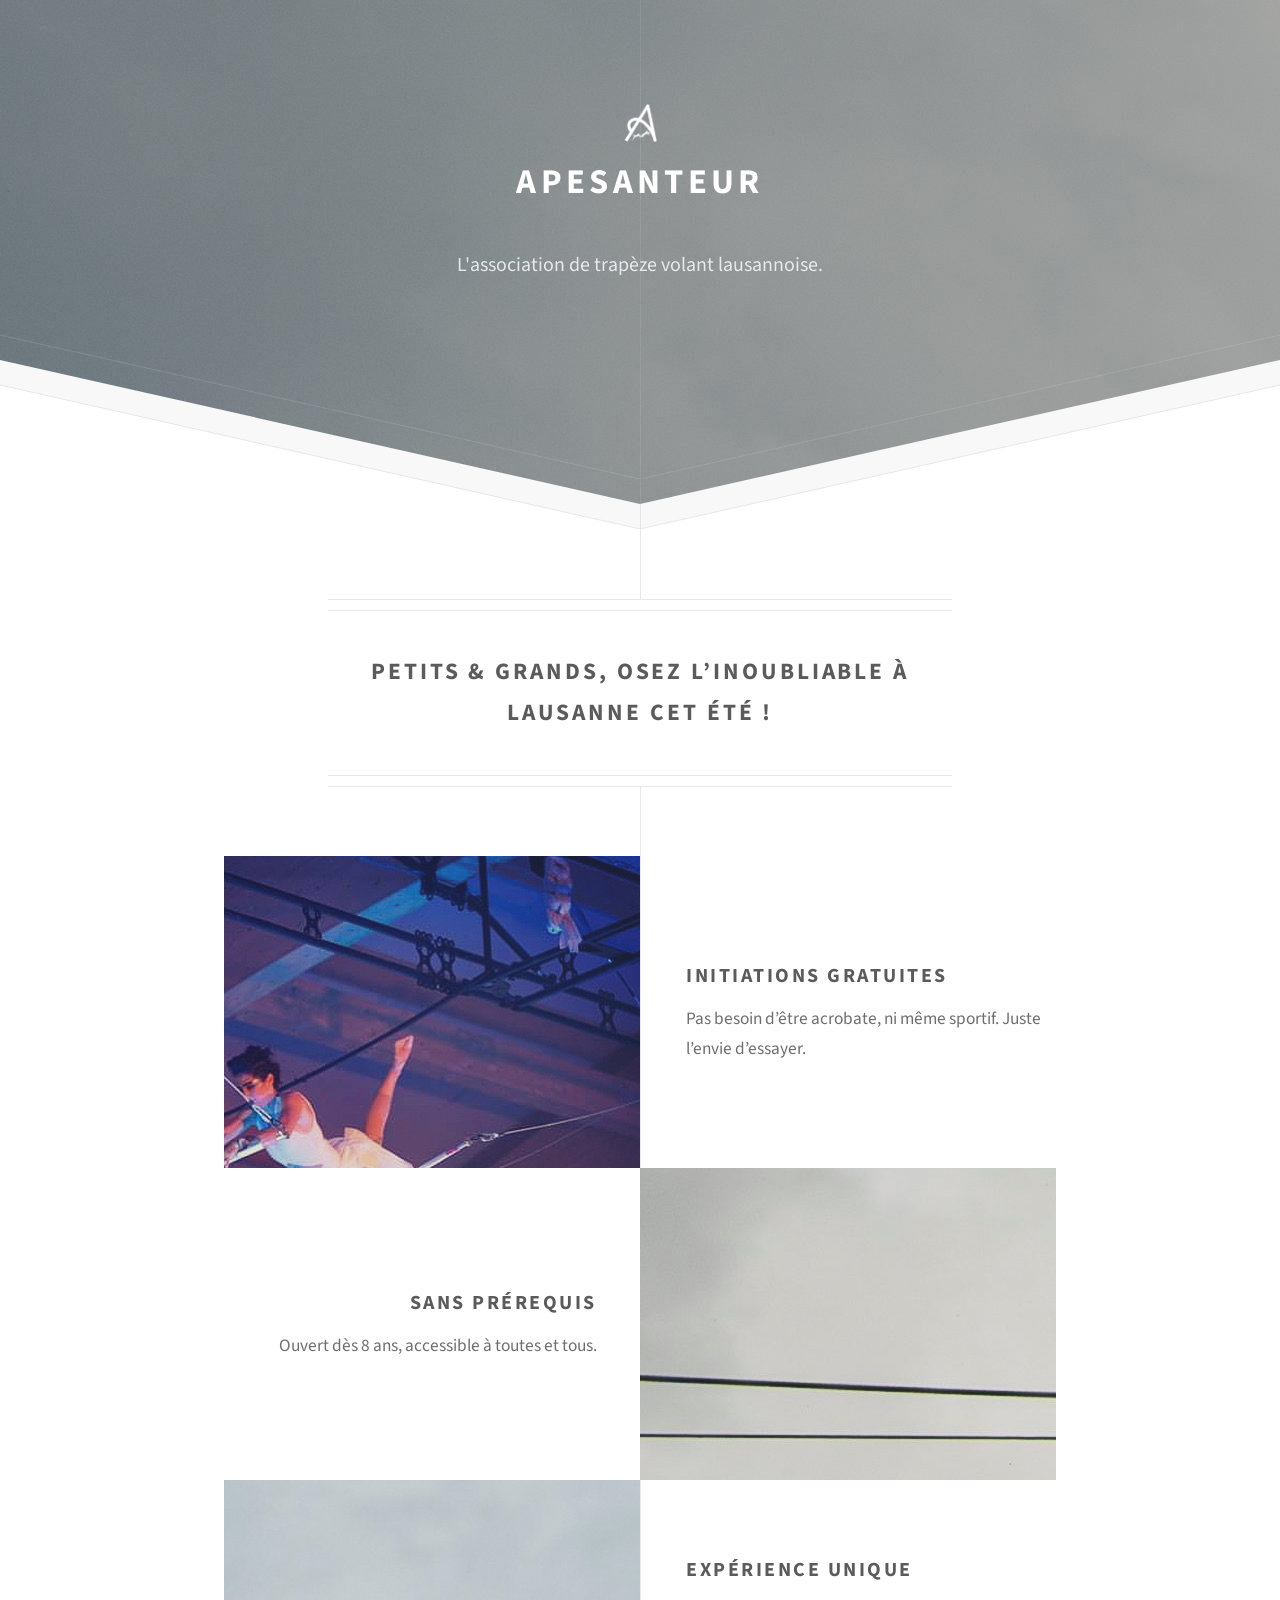
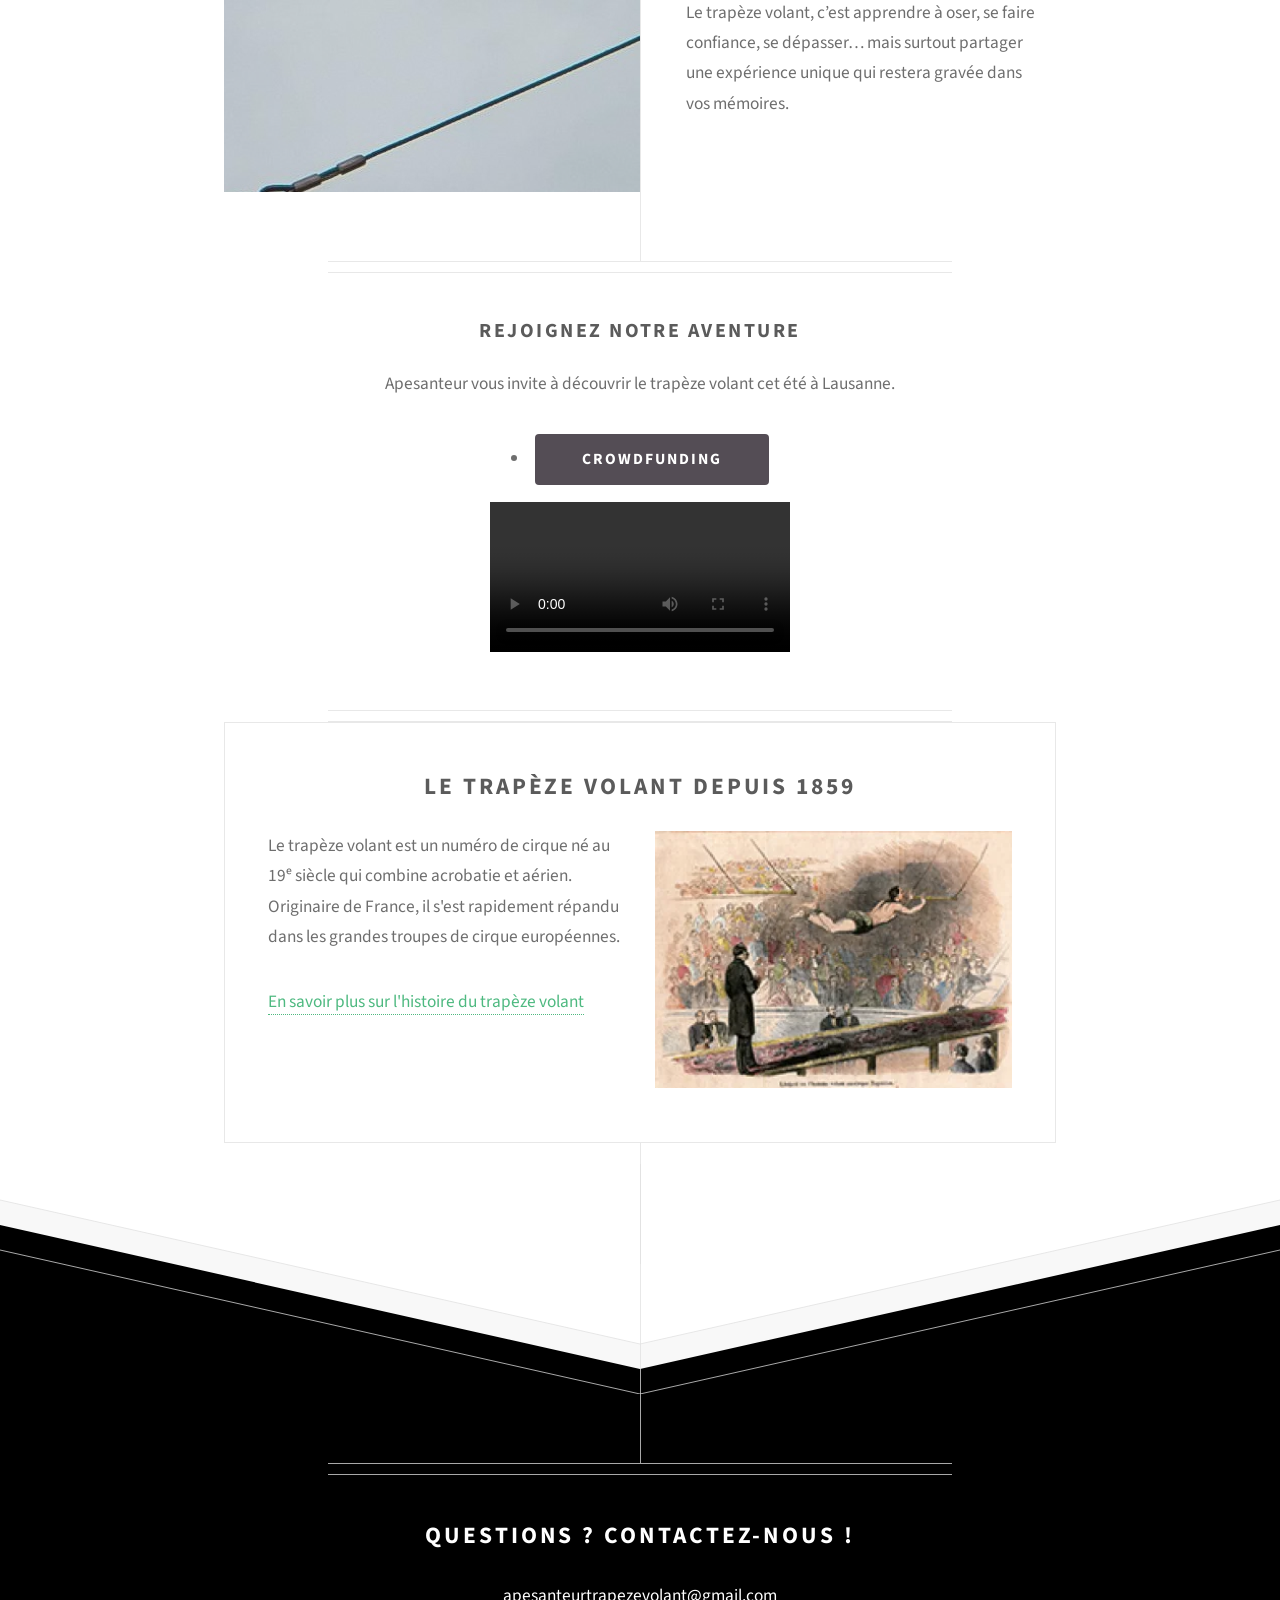
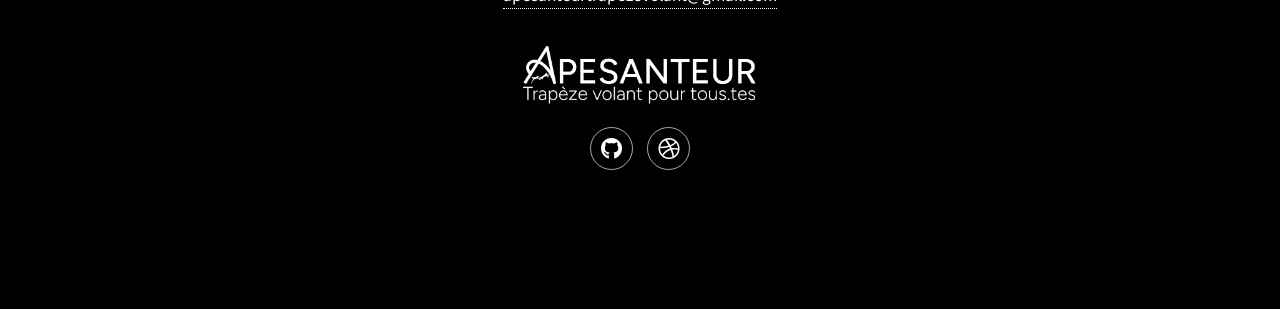
==== index.html @ 108c22a0 "Updated website with Apesanteur contents" ====
<!DOCTYPE HTML>
<!--
	Directive by HTML5 UP
	html5up.net | @ajlkn
	Free for personal and commercial use under the CCA 3.0 license (html5up.net/license)
-->
<html>
	<head>
		<title>Apesanteur</title>
		<meta charset="utf-8" />
		<meta name="viewport" content="width=device-width, initial-scale=1, user-scalable=no" />
		<link rel="icon" href="logo/logo-black.png" />
		<link rel="stylesheet" href="assets/css/main.css" />
	</head>
	<body class="is-preload">

		<!-- Header -->
			<div id="header">
				<img src="logo/logo-white.png" alt="Apesanteur logo" class="logo" style="width:1em; height:auto;" />
				<h1>Apesanteur </h1>
				<p>L'association de trapèze volant lausannoise. </p>
			</div>

		<!-- Main -->
			<div id="main">

				<header class="major container medium">
					<h2> Petits & grands, osez l’inoubliable à Lausanne cet été !</h2>
					<!--
					<p>Tellus erat mauris ipsum fermentum<br />
					etiam vivamus nunc nibh morbi.</p>
					-->
				</header>

				<div class="box alt container">
					<section class="feature left">
						<div class="image"><img src="images/pic01.jpg?v=1" alt="" /></div>
						<div class="content">
							<h3>Initiations gratuites</h3>
							<p>Pas besoin d’être acrobate, ni même sportif. Juste l’envie d’essayer.</p>
						</div>
					</section>
					<section class="feature right">
						<div class="image"><img src="images/pic02.jpg?v=2" alt="" /></div>
						<div class="content">
							<h3>Sans prérequis</h3>
							<p>Ouvert dès 8 ans, accessible à toutes et tous.</p>
						</div>
					</section>
					<section class="feature left">
						<div class="image"><img src="images/pic03.jpg?v=2" alt="" /></div>
						<div class="content">
							<h3>Expérience unique</h3>
							<p>Le trapèze volant, c’est apprendre à oser, se faire confiance, se dépasser… mais surtout partager une expérience unique qui restera gravée dans vos mémoires.</p>
						</div>
					</section>
				</div>

				<!--
				<div class="box container">
					<header>
						<h2>A lot of generic stuff</h2>
					</header>
					<section>
						<header>
							<h3>Paragraph</h3>
							<p>This is the subtitle for this particular heading</p>
						</header>
						<p>Phasellus nisl nisl, varius id <sup>porttitor sed pellentesque</sup> ac orci. Pellentesque
						habitant <strong>strong</strong> tristique <b>bold</b> et netus <i>italic</i> malesuada <em>emphasized</em> ac turpis egestas. Morbi
						leo suscipit ut. Praesent <sub>id turpis vitae</sub> turpis pretium ultricies. Vestibulum sit
						amet risus elit.</p>
					</section>
					<section>
						<header>
							<h3>Blockquote</h3>
						</header>
						<blockquote>Fringilla nisl. Donec accumsan interdum nisi, quis tincidunt felis sagittis eget.
						tempus euismod. Vestibulum ante ipsum primis in faucibus.</blockquote>
					</section>
					<section>
						<header>
							<h3>Divider</h3>
						</header>
						<p>Donec consectetur vestibulum dolor et pulvinar. Etiam vel felis enim, at viverra
						ligula. Ut porttitor sagittis lorem, quis eleifend nisi ornare vel. Praesent nec orci
						facilisis leo magna. Cras sit amet urna eros, id egestas urna. Quisque aliquam
						tempus euismod. Vestibulum ante ipsum primis in faucibus orci luctus et ultrices
						posuere cubilia.</p>
						<hr />
						<p>Donec consectetur vestibulum dolor et pulvinar. Etiam vel felis enim, at viverra
						ligula. Ut porttitor sagittis lorem, quis eleifend nisi ornare vel. Praesent nec orci
						facilisis leo magna. Cras sit amet urna eros, id egestas urna. Quisque aliquam
						tempus euismod. Vestibulum ante ipsum primis in faucibus orci luctus et ultrices
						posuere cubilia.</p>
					</section>
					<section>
						<header>
							<h3>Unordered List</h3>
						</header>
						<ul class="default">
							<li>Donec consectetur vestibulum dolor et pulvinar. Etiam vel felis enim, at viverra ligula. Ut porttitor sagittis lorem, quis eleifend nisi ornare vel.</li>
							<li>Donec consectetur vestibulum dolor et pulvinar. Etiam vel felis enim, at viverra ligula. Ut porttitor sagittis lorem, quis eleifend nisi ornare vel.</li>
							<li>Donec consectetur vestibulum dolor et pulvinar. Etiam vel felis enim, at viverra ligula. Ut porttitor sagittis lorem, quis eleifend nisi ornare vel.</li>
							<li>Donec consectetur vestibulum dolor et pulvinar. Etiam vel felis enim, at viverra ligula. Ut porttitor sagittis lorem, quis eleifend nisi ornare vel.</li>
						</ul>
					</section>
					<section>
						<header>
							<h3>Ordered List</h3>
						</header>
						<ol class="default">
							<li>Donec consectetur vestibulum dolor et pulvinar. Etiam vel felis enim, at viverra ligula. Ut porttitor sagittis lorem, quis eleifend nisi ornare vel.</li>
							<li>Donec consectetur vestibulum dolor et pulvinar. Etiam vel felis enim, at viverra ligula. Ut porttitor sagittis lorem, quis eleifend nisi ornare vel.</li>
							<li>Donec consectetur vestibulum dolor et pulvinar. Etiam vel felis enim, at viverra ligula. Ut porttitor sagittis lorem, quis eleifend nisi ornare vel.</li>
							<li>Donec consectetur vestibulum dolor et pulvinar. Etiam vel felis enim, at viverra ligula. Ut porttitor sagittis lorem, quis eleifend nisi ornare vel.</li>
						</ol>
					</section>
					<section>
						<header>
							<h3>Table</h3>
						</header>
						<div class="table-wrapper">
							<table class="default">
								<thead>
									<tr>
										<th>ID</th>
										<th>Name</th>
										<th>Description</th>
										<th>Price</th>
									</tr>
								</thead>
								<tbody>
									<tr>
										<td>45815</td>
										<td>Something</td>
										<td>Ut porttitor sagittis lorem, quis eleifend nisi ornare vel.</td>
										<td>29.99</td>
									</tr>
									<tr>
										<td>24524</td>
										<td>Nothing</td>
										<td>Ut porttitor sagittis lorem, quis eleifend nisi ornare vel.</td>
										<td>19.99</td>
									</tr>
									<tr>
										<td>45815</td>
										<td>Something</td>
										<td>Ut porttitor sagittis lorem, quis eleifend nisi ornare vel.</td>
										<td>29.99</td>
									</tr>
									<tr>
										<td>24524</td>
										<td>Nothing</td>
										<td>Ut porttitor sagittis lorem, quis eleifend nisi ornare vel.</td>
										<td>19.99</td>
									</tr>
								</tbody>
								<tfoot>
									<tr>
										<td colspan="3"></td>
										<td>100.00</td>
									</tr>
								</tfoot>
							</table>
						</div>
					</section>
					<section>
						<header>
							<h3>Form</h3>
						</header>
						<form method="post" action="#">
							<div class="row">
								<div class="col-6 col-12-mobilep">
									<label for="name">Name</label>
									<input class="text" type="text" name="name" id="name" value="" placeholder="John Doe" />
								</div>
								<div class="col-6 col-12-mobilep">
									<label for="email">Email</label>
									<input class="text" type="text" name="email" id="email" value="" placeholder="johndoe@domain.tld" />
								</div>
								<div class="col-12">
									<label for="subject">Subject</label>
									<input class="text" type="text" name="subject" id="subject" value="" placeholder="Enter your subject" />
								</div>
								<div class="col-12">
									<label for="subject">Message</label>
									<textarea name="message" id="message" placeholder="Enter your message" rows="6"></textarea>
								</div>
								<div class="col-12">
									<ul class="actions special">
										<li><input type="submit" value="Send" /></li>
										<li><input type="reset" value="Reset" class="alt" /></li>
									</ul>
								</div>
							</div>
						</form>
					</section>
				</div>
				-->

							<footer class="major container medium">
						<h3>Rejoignez notre aventure</h3>
						<p>Apesanteur vous invite à découvrir le trapèze volant cet été à Lausanne. </p>	
												<li><a href="https://ibelieveinyou.ch/de/project/4015/et-si-cet-ete-on-senvolait-a-lausanne" class="button">CrowdFunding</a></li>

						
						<video id="crowdfund-video" controls loop autoplay playsinline style="max-width:100%;display:block;margin:1em auto;">
					<source src="images/video_crowdfunding.mp4" type="video/mp4">
					Votre navigateur ne supporte pas la vidéo.
				</video>					<ul class="actions special">
					</ul>
				</footer>





			<section class="box container">
				<header>
					<h2>LE trapèze volant depuis 1859</h2>
				</header>
				<div class="row">
					<div class="col-6">
						<p>Le trapèze volant est un numéro de cirque né au 19ᵉ siècle qui combine acrobatie et aérien. Originaire de France, il s'est rapidement répandu dans les grandes troupes de cirque européennes.</p>
					<p><a href="https://www.circus-parade.com/2016/08/07/jules-leotard-linventeur-trapeze-volant/" target="_blank" rel="noopener">En savoir plus sur l'histoire du trapèze volant</a></p>
					</div>
					<div class="col-6">
						<img src="images/leotard.webp" alt="Histoire du trapèze volant" style="width:100%;height:auto;" />
					</div>
				</div>
			</section>


			</div>

		<!-- Footer -->
			<div id="footer">
				<div class="container medium">

					<header class="major last">
						<h2>Questions ? Contactez-nous !</h2>
					</header>

<p><a href="mailto:apesanteurtrapezevolant@gmail.com">apesanteurtrapezevolant@gmail.com</a></p>
					<h2><img src="logo/White_Apesanteur.png" alt="Apesanteur logo" class="footer-logo" style="width:10em; height:auto;"  /></h2>

					<ul class="icons">

						<li><a href="https://github.com/charlottegiseleweil/apesanteur_website" class="icon brands fa-github"><span class="label">Github</span></a></li>
						<li><a href="http://www.apesanteurtrapeze.ch/" class="icon brands fa-dribbble"><span class="label">Dribbble</span></a></li>
					</ul>

				</div>
			</div>

		<!-- Scripts -->
			<script src="assets/js/jquery.min.js"></script>
			<script src="assets/js/browser.min.js"></script>
			<script src="assets/js/breakpoints.min.js"></script>
			<script src="assets/js/util.js"></script>
			<script src="assets/js/main.js"></script>
		<script>
			// play/pause crowdfunding video when it scrolls into view
			(function(){
				var vid = document.getElementById('crowdfund-video');
				if (!vid) return;
				vid.muted = false;
				var observer = new IntersectionObserver(function(entries){
					entries.forEach(function(e){
						if(e.isIntersecting) {
							vid.play().catch(function(){});
						} else {
							vid.pause();
						}
					});
				}, {threshold: 0.5});
				observer.observe(vid);
			})();
		</script>

	</body>
</html>
---- assets/css/main.css ----
@import url("fontawesome-all.min.css");
@import url("https://fonts.googleapis.com/css?family=Source+Sans+Pro:300,300italic,400,400italic,600,600italic,700,700italic");

/*
	Directive by HTML5 UP
	html5up.net | @ajlkn
	Free for personal and commercial use under the CCA 3.0 license (html5up.net/license)
*/

html, body, div, span, applet, object,
iframe, h1, h2, h3, h4, h5, h6, p, blockquote,
pre, a, abbr, acronym, address, big, cite,
code, del, dfn, em, img, ins, kbd, q, s, samp,
small, strike, strong, sub, sup, tt, var, b,
u, i, center, dl, dt, dd, ol, ul, li, fieldset,
form, label, legend, table, caption, tbody,
tfoot, thead, tr, th, td, article, aside,
canvas, details, embed, figure, figcaption,
footer, header, hgroup, menu, nav, output, ruby,
section, summary, time, mark, audio, video {
	margin: 0;
	padding: 0;
	border: 0;
	font-size: 100%;
	font: inherit;
	vertical-align: baseline;}

article, aside, details, figcaption, figure,
footer, header, hgroup, menu, nav, section {
	display: block;}

body {
	line-height: 1;
}

ol, ul {
	list-style: none;
}

blockquote, q {
	quotes: none;
}

	blockquote:before, blockquote:after, q:before, q:after {
		content: '';
		content: none;
	}

table {
	border-collapse: collapse;
	border-spacing: 0;
}

body {
	-webkit-text-size-adjust: none;
}

mark {
	background-color: transparent;
	color: inherit;
}

input::-moz-focus-inner {
	border: 0;
	padding: 0;
}

input, select, textarea {
	-moz-appearance: none;
	-webkit-appearance: none;
	-ms-appearance: none;
	appearance: none;
}

/* Basic */

	html {
		box-sizing: border-box;
	}

	*, *:before, *:after {
		box-sizing: inherit;
	}

	html, body {
		height: 100%;
	}

	body {
		background: #ffffff;
	}

		body.is-preload *, body.is-preload *:before, body.is-preload *:after {
			-moz-animation: none !important;
			-webkit-animation: none !important;
			-ms-animation: none !important;
			animation: none !important;
			-moz-transition: none !important;
			-webkit-transition: none !important;
			-ms-transition: none !important;
			transition: none !important;
		}

	body, input, select, textarea {
		color: #6e6e6e;
		font-family: 'Source Sans Pro', sans-serif;
		font-size: 16pt;
		font-weight: 400;
		line-height: 1.75em;
	}

	a {
		-moz-transition: color 0.2s ease-in-out, border-bottom-color 0.2s ease-in-out;
		-webkit-transition: color 0.2s ease-in-out, border-bottom-color 0.2s ease-in-out;
		-ms-transition: color 0.2s ease-in-out, border-bottom-color 0.2s ease-in-out;
		transition: color 0.2s ease-in-out, border-bottom-color 0.2s ease-in-out;
		border-bottom: dotted 1px;
		color: #4eb980;
		text-decoration: none;
	}

		a:hover {
			border-bottom-color: transparent;
		}

	strong, b {
		font-weight: 600;
		color: #5b5b5b;
	}

	em, i {
		font-style: italic;
	}

	p, ul, ol, dl, table, blockquote, form {
		margin: 0 0 2em 0;
	}

	h1, h2, h3, h4, h5, h6 {
		color: #5b5b5b;
		font-weight: 700;
		letter-spacing: 0.125em;
		line-height: 1.75em;
		margin-bottom: 1em;
		text-transform: uppercase;
		text-align: center;
	}

		h1 a, h2 a, h3 a, h4 a, h5 a, h6 a {
			color: inherit;
			text-decoration: none;
		}

	h2 {
		font-size: 1.75em;
	}

	h3 {
		font-size: 1.5em;
	}

	sub {
		font-size: 0.8em;
		position: relative;
		top: 0.5em;
	}

	sup {
		font-size: 0.8em;
		position: relative;
		top: -0.5em;
	}

	hr {
		border: 0;
		border-top: solid 1px rgba(224, 224, 224, 0.75);
		margin-bottom: 1.5em;
	}

	blockquote {
		border-left: solid 0.5em rgba(224, 224, 224, 0.75);
		font-style: italic;
		padding: 1em 0 1em 2em;
	}

/* Container */

	.container {
		margin: 0 auto;
		max-width: 100%;
		width: 51em;
	}

		.container.medium {
			width: 38.25em;
		}

		@media screen and (max-width: 1280px) {

			.container {
				width: 48em;
			}

				.container.medium {
					width: 36em;
				}

		}

		@media screen and (max-width: 980px) {

			.container {
				width: 95%;
			}

				.container.medium {
					width: 71.25%;
				}

		}

		@media screen and (max-width: 840px) {

			.container {
				width: 95% !important;
			}

		}

		@media screen and (max-width: 736px) {

			.container {
				width: 90% !important;
			}

		}

		@media screen and (max-width: 480px) {

			.container {
				width: 100% !important;
			}

		}

/* Row */

	.row {
		display: flex;
		flex-wrap: wrap;
		box-sizing: border-box;
		align-items: stretch;
	}

		.row > * {
			box-sizing: border-box;
		}

		.row.gtr-uniform > * > :last-child {
			margin-bottom: 0;
		}

		.row.aln-left {
			justify-content: flex-start;
		}

		.row.aln-center {
			justify-content: center;
		}

		.row.aln-right {
			justify-content: flex-end;
		}

		.row.aln-top {
			align-items: flex-start;
		}

		.row.aln-middle {
			align-items: center;
		}

		.row.aln-bottom {
			align-items: flex-end;
		}

		.row > .imp {
			order: -1;
		}

		.row > .col-1 {
			width: 8.33333%;
		}

		.row > .off-1 {
			margin-left: 8.33333%;
		}

		.row > .col-2 {
			width: 16.66667%;
		}

		.row > .off-2 {
			margin-left: 16.66667%;
		}

		.row > .col-3 {
			width: 25%;
		}

		.row > .off-3 {
			margin-left: 25%;
		}

		.row > .col-4 {
			width: 33.33333%;
		}

		.row > .off-4 {
			margin-left: 33.33333%;
		}

		.row > .col-5 {
			width: 41.66667%;
		}

		.row > .off-5 {
			margin-left: 41.66667%;
		}

		.row > .col-6 {
			width: 50%;
		}

		.row > .off-6 {
			margin-left: 50%;
		}

		.row > .col-7 {
			width: 58.33333%;
		}

		.row > .off-7 {
			margin-left: 58.33333%;
		}

		.row > .col-8 {
			width: 66.66667%;
		}

		.row > .off-8 {
			margin-left: 66.66667%;
		}

		.row > .col-9 {
			width: 75%;
		}

		.row > .off-9 {
			margin-left: 75%;
		}

		.row > .col-10 {
			width: 83.33333%;
		}

		.row > .off-10 {
			margin-left: 83.33333%;
		}

		.row > .col-11 {
			width: 91.66667%;
		}

		.row > .off-11 {
			margin-left: 91.66667%;
		}

		.row > .col-12 {
			width: 100%;
		}

		.row > .off-12 {
			margin-left: 100%;
		}

		.row.gtr-0 {
			margin-top: 0px;
			margin-left: 0px;
		}

			.row.gtr-0 > * {
				padding: 0px 0 0 0px;
			}

			.row.gtr-0.gtr-uniform {
				margin-top: 0px;
			}

				.row.gtr-0.gtr-uniform > * {
					padding-top: 0px;
				}

		.row.gtr-25 {
			margin-top: -7.5px;
			margin-left: -7.5px;
		}

			.row.gtr-25 > * {
				padding: 7.5px 0 0 7.5px;
			}

			.row.gtr-25.gtr-uniform {
				margin-top: -7.5px;
			}

				.row.gtr-25.gtr-uniform > * {
					padding-top: 7.5px;
				}

		.row.gtr-50 {
			margin-top: -15px;
			margin-left: -15px;
		}

			.row.gtr-50 > * {
				padding: 15px 0 0 15px;
			}

			.row.gtr-50.gtr-uniform {
				margin-top: -15px;
			}

				.row.gtr-50.gtr-uniform > * {
					padding-top: 15px;
				}

		.row {
			margin-top: -30px;
			margin-left: -30px;
		}

			.row > * {
				padding: 30px 0 0 30px;
			}

			.row.gtr-uniform {
				margin-top: -30px;
			}

				.row.gtr-uniform > * {
					padding-top: 30px;
				}

		.row.gtr-150 {
			margin-top: -45px;
			margin-left: -45px;
		}

			.row.gtr-150 > * {
				padding: 45px 0 0 45px;
			}

			.row.gtr-150.gtr-uniform {
				margin-top: -45px;
			}

				.row.gtr-150.gtr-uniform > * {
					padding-top: 45px;
				}

		.row.gtr-200 {
			margin-top: -60px;
			margin-left: -60px;
		}

			.row.gtr-200 > * {
				padding: 60px 0 0 60px;
			}

			.row.gtr-200.gtr-uniform {
				margin-top: -60px;
			}

				.row.gtr-200.gtr-uniform > * {
					padding-top: 60px;
				}

		@media screen and (max-width: 1680px) {

			.row {
				display: flex;
				flex-wrap: wrap;
				box-sizing: border-box;
				align-items: stretch;
			}

				.row > * {
					box-sizing: border-box;
				}

				.row.gtr-uniform > * > :last-child {
					margin-bottom: 0;
				}

				.row.aln-left {
					justify-content: flex-start;
				}

				.row.aln-center {
					justify-content: center;
				}

				.row.aln-right {
					justify-content: flex-end;
				}

				.row.aln-top {
					align-items: flex-start;
				}

				.row.aln-middle {
					align-items: center;
				}

				.row.aln-bottom {
					align-items: flex-end;
				}

				.row > .imp-wide {
					order: -1;
				}

				.row > .col-1-wide {
					width: 8.33333%;
				}

				.row > .off-1-wide {
					margin-left: 8.33333%;
				}

				.row > .col-2-wide {
					width: 16.66667%;
				}

				.row > .off-2-wide {
					margin-left: 16.66667%;
				}

				.row > .col-3-wide {
					width: 25%;
				}

				.row > .off-3-wide {
					margin-left: 25%;
				}

				.row > .col-4-wide {
					width: 33.33333%;
				}

				.row > .off-4-wide {
					margin-left: 33.33333%;
				}

				.row > .col-5-wide {
					width: 41.66667%;
				}

				.row > .off-5-wide {
					margin-left: 41.66667%;
				}

				.row > .col-6-wide {
					width: 50%;
				}

				.row > .off-6-wide {
					margin-left: 50%;
				}

				.row > .col-7-wide {
					width: 58.33333%;
				}

				.row > .off-7-wide {
					margin-left: 58.33333%;
				}

				.row > .col-8-wide {
					width: 66.66667%;
				}

				.row > .off-8-wide {
					margin-left: 66.66667%;
				}

				.row > .col-9-wide {
					width: 75%;
				}

				.row > .off-9-wide {
					margin-left: 75%;
				}

				.row > .col-10-wide {
					width: 83.33333%;
				}

				.row > .off-10-wide {
					margin-left: 83.33333%;
				}

				.row > .col-11-wide {
					width: 91.66667%;
				}

				.row > .off-11-wide {
					margin-left: 91.66667%;
				}

				.row > .col-12-wide {
					width: 100%;
				}

				.row > .off-12-wide {
					margin-left: 100%;
				}

				.row.gtr-0 {
					margin-top: 0px;
					margin-left: 0px;
				}

					.row.gtr-0 > * {
						padding: 0px 0 0 0px;
					}

					.row.gtr-0.gtr-uniform {
						margin-top: 0px;
					}

						.row.gtr-0.gtr-uniform > * {
							padding-top: 0px;
						}

				.row.gtr-25 {
					margin-top: -7.5px;
					margin-left: -7.5px;
				}

					.row.gtr-25 > * {
						padding: 7.5px 0 0 7.5px;
					}

					.row.gtr-25.gtr-uniform {
						margin-top: -7.5px;
					}

						.row.gtr-25.gtr-uniform > * {
							padding-top: 7.5px;
						}

				.row.gtr-50 {
					margin-top: -15px;
					margin-left: -15px;
				}

					.row.gtr-50 > * {
						padding: 15px 0 0 15px;
					}

					.row.gtr-50.gtr-uniform {
						margin-top: -15px;
					}

						.row.gtr-50.gtr-uniform > * {
							padding-top: 15px;
						}

				.row {
					margin-top: -30px;
					margin-left: -30px;
				}

					.row > * {
						padding: 30px 0 0 30px;
					}

					.row.gtr-uniform {
						margin-top: -30px;
					}

						.row.gtr-uniform > * {
							padding-top: 30px;
						}

				.row.gtr-150 {
					margin-top: -45px;
					margin-left: -45px;
				}

					.row.gtr-150 > * {
						padding: 45px 0 0 45px;
					}

					.row.gtr-150.gtr-uniform {
						margin-top: -45px;
					}

						.row.gtr-150.gtr-uniform > * {
							padding-top: 45px;
						}

				.row.gtr-200 {
					margin-top: -60px;
					margin-left: -60px;
				}

					.row.gtr-200 > * {
						padding: 60px 0 0 60px;
					}

					.row.gtr-200.gtr-uniform {
						margin-top: -60px;
					}

						.row.gtr-200.gtr-uniform > * {
							padding-top: 60px;
						}

		}

		@media screen and (max-width: 1280px) {

			.row {
				display: flex;
				flex-wrap: wrap;
				box-sizing: border-box;
				align-items: stretch;
			}

				.row > * {
					box-sizing: border-box;
				}

				.row.gtr-uniform > * > :last-child {
					margin-bottom: 0;
				}

				.row.aln-left {
					justify-content: flex-start;
				}

				.row.aln-center {
					justify-content: center;
				}

				.row.aln-right {
					justify-content: flex-end;
				}

				.row.aln-top {
					align-items: flex-start;
				}

				.row.aln-middle {
					align-items: center;
				}

				.row.aln-bottom {
					align-items: flex-end;
				}

				.row > .imp-normal {
					order: -1;
				}

				.row > .col-1-normal {
					width: 8.33333%;
				}

				.row > .off-1-normal {
					margin-left: 8.33333%;
				}

				.row > .col-2-normal {
					width: 16.66667%;
				}

				.row > .off-2-normal {
					margin-left: 16.66667%;
				}

				.row > .col-3-normal {
					width: 25%;
				}

				.row > .off-3-normal {
					margin-left: 25%;
				}

				.row > .col-4-normal {
					width: 33.33333%;
				}

				.row > .off-4-normal {
					margin-left: 33.33333%;
				}

				.row > .col-5-normal {
					width: 41.66667%;
				}

				.row > .off-5-normal {
					margin-left: 41.66667%;
				}

				.row > .col-6-normal {
					width: 50%;
				}

				.row > .off-6-normal {
					margin-left: 50%;
				}

				.row > .col-7-normal {
					width: 58.33333%;
				}

				.row > .off-7-normal {
					margin-left: 58.33333%;
				}

				.row > .col-8-normal {
					width: 66.66667%;
				}

				.row > .off-8-normal {
					margin-left: 66.66667%;
				}

				.row > .col-9-normal {
					width: 75%;
				}

				.row > .off-9-normal {
					margin-left: 75%;
				}

				.row > .col-10-normal {
					width: 83.33333%;
				}

				.row > .off-10-normal {
					margin-left: 83.33333%;
				}

				.row > .col-11-normal {
					width: 91.66667%;
				}

				.row > .off-11-normal {
					margin-left: 91.66667%;
				}

				.row > .col-12-normal {
					width: 100%;
				}

				.row > .off-12-normal {
					margin-left: 100%;
				}

				.row.gtr-0 {
					margin-top: 0px;
					margin-left: 0px;
				}

					.row.gtr-0 > * {
						padding: 0px 0 0 0px;
					}

					.row.gtr-0.gtr-uniform {
						margin-top: 0px;
					}

						.row.gtr-0.gtr-uniform > * {
							padding-top: 0px;
						}

				.row.gtr-25 {
					margin-top: -7.5px;
					margin-left: -7.5px;
				}

					.row.gtr-25 > * {
						padding: 7.5px 0 0 7.5px;
					}

					.row.gtr-25.gtr-uniform {
						margin-top: -7.5px;
					}

						.row.gtr-25.gtr-uniform > * {
							padding-top: 7.5px;
						}

				.row.gtr-50 {
					margin-top: -15px;
					margin-left: -15px;
				}

					.row.gtr-50 > * {
						padding: 15px 0 0 15px;
					}

					.row.gtr-50.gtr-uniform {
						margin-top: -15px;
					}

						.row.gtr-50.gtr-uniform > * {
							padding-top: 15px;
						}

				.row {
					margin-top: -30px;
					margin-left: -30px;
				}

					.row > * {
						padding: 30px 0 0 30px;
					}

					.row.gtr-uniform {
						margin-top: -30px;
					}

						.row.gtr-uniform > * {
							padding-top: 30px;
						}

				.row.gtr-150 {
					margin-top: -45px;
					margin-left: -45px;
				}

					.row.gtr-150 > * {
						padding: 45px 0 0 45px;
					}

					.row.gtr-150.gtr-uniform {
						margin-top: -45px;
					}

						.row.gtr-150.gtr-uniform > * {
							padding-top: 45px;
						}

				.row.gtr-200 {
					margin-top: -60px;
					margin-left: -60px;
				}

					.row.gtr-200 > * {
						padding: 60px 0 0 60px;
					}

					.row.gtr-200.gtr-uniform {
						margin-top: -60px;
					}

						.row.gtr-200.gtr-uniform > * {
							padding-top: 60px;
						}

		}

		@media screen and (max-width: 980px) {

			.row {
				display: flex;
				flex-wrap: wrap;
				box-sizing: border-box;
				align-items: stretch;
			}

				.row > * {
					box-sizing: border-box;
				}

				.row.gtr-uniform > * > :last-child {
					margin-bottom: 0;
				}

				.row.aln-left {
					justify-content: flex-start;
				}

				.row.aln-center {
					justify-content: center;
				}

				.row.aln-right {
					justify-content: flex-end;
				}

				.row.aln-top {
					align-items: flex-start;
				}

				.row.aln-middle {
					align-items: center;
				}

				.row.aln-bottom {
					align-items: flex-end;
				}

				.row > .imp-narrow {
					order: -1;
				}

				.row > .col-1-narrow {
					width: 8.33333%;
				}

				.row > .off-1-narrow {
					margin-left: 8.33333%;
				}

				.row > .col-2-narrow {
					width: 16.66667%;
				}

				.row > .off-2-narrow {
					margin-left: 16.66667%;
				}

				.row > .col-3-narrow {
					width: 25%;
				}

				.row > .off-3-narrow {
					margin-left: 25%;
				}

				.row > .col-4-narrow {
					width: 33.33333%;
				}

				.row > .off-4-narrow {
					margin-left: 33.33333%;
				}

				.row > .col-5-narrow {
					width: 41.66667%;
				}

				.row > .off-5-narrow {
					margin-left: 41.66667%;
				}

				.row > .col-6-narrow {
					width: 50%;
				}

				.row > .off-6-narrow {
					margin-left: 50%;
				}

				.row > .col-7-narrow {
					width: 58.33333%;
				}

				.row > .off-7-narrow {
					margin-left: 58.33333%;
				}

				.row > .col-8-narrow {
					width: 66.66667%;
				}

				.row > .off-8-narrow {
					margin-left: 66.66667%;
				}

				.row > .col-9-narrow {
					width: 75%;
				}

				.row > .off-9-narrow {
					margin-left: 75%;
				}

				.row > .col-10-narrow {
					width: 83.33333%;
				}

				.row > .off-10-narrow {
					margin-left: 83.33333%;
				}

				.row > .col-11-narrow {
					width: 91.66667%;
				}

				.row > .off-11-narrow {
					margin-left: 91.66667%;
				}

				.row > .col-12-narrow {
					width: 100%;
				}

				.row > .off-12-narrow {
					margin-left: 100%;
				}

				.row.gtr-0 {
					margin-top: 0px;
					margin-left: 0px;
				}

					.row.gtr-0 > * {
						padding: 0px 0 0 0px;
					}

					.row.gtr-0.gtr-uniform {
						margin-top: 0px;
					}

						.row.gtr-0.gtr-uniform > * {
							padding-top: 0px;
						}

				.row.gtr-25 {
					margin-top: -7.5px;
					margin-left: -7.5px;
				}

					.row.gtr-25 > * {
						padding: 7.5px 0 0 7.5px;
					}

					.row.gtr-25.gtr-uniform {
						margin-top: -7.5px;
					}

						.row.gtr-25.gtr-uniform > * {
							padding-top: 7.5px;
						}

				.row.gtr-50 {
					margin-top: -15px;
					margin-left: -15px;
				}

					.row.gtr-50 > * {
						padding: 15px 0 0 15px;
					}

					.row.gtr-50.gtr-uniform {
						margin-top: -15px;
					}

						.row.gtr-50.gtr-uniform > * {
							padding-top: 15px;
						}

				.row {
					margin-top: -30px;
					margin-left: -30px;
				}

					.row > * {
						padding: 30px 0 0 30px;
					}

					.row.gtr-uniform {
						margin-top: -30px;
					}

						.row.gtr-uniform > * {
							padding-top: 30px;
						}

				.row.gtr-150 {
					margin-top: -45px;
					margin-left: -45px;
				}

					.row.gtr-150 > * {
						padding: 45px 0 0 45px;
					}

					.row.gtr-150.gtr-uniform {
						margin-top: -45px;
					}

						.row.gtr-150.gtr-uniform > * {
							padding-top: 45px;
						}

				.row.gtr-200 {
					margin-top: -60px;
					margin-left: -60px;
				}

					.row.gtr-200 > * {
						padding: 60px 0 0 60px;
					}

					.row.gtr-200.gtr-uniform {
						margin-top: -60px;
					}

						.row.gtr-200.gtr-uniform > * {
							padding-top: 60px;
						}

		}

		@media screen and (max-width: 840px) {

			.row {
				display: flex;
				flex-wrap: wrap;
				box-sizing: border-box;
				align-items: stretch;
			}

				.row > * {
					box-sizing: border-box;
				}

				.row.gtr-uniform > * > :last-child {
					margin-bottom: 0;
				}

				.row.aln-left {
					justify-content: flex-start;
				}

				.row.aln-center {
					justify-content: center;
				}

				.row.aln-right {
					justify-content: flex-end;
				}

				.row.aln-top {
					align-items: flex-start;
				}

				.row.aln-middle {
					align-items: center;
				}

				.row.aln-bottom {
					align-items: flex-end;
				}

				.row > .imp-narrower {
					order: -1;
				}

				.row > .col-1-narrower {
					width: 8.33333%;
				}

				.row > .off-1-narrower {
					margin-left: 8.33333%;
				}

				.row > .col-2-narrower {
					width: 16.66667%;
				}

				.row > .off-2-narrower {
					margin-left: 16.66667%;
				}

				.row > .col-3-narrower {
					width: 25%;
				}

				.row > .off-3-narrower {
					margin-left: 25%;
				}

				.row > .col-4-narrower {
					width: 33.33333%;
				}

				.row > .off-4-narrower {
					margin-left: 33.33333%;
				}

				.row > .col-5-narrower {
					width: 41.66667%;
				}

				.row > .off-5-narrower {
					margin-left: 41.66667%;
				}

				.row > .col-6-narrower {
					width: 50%;
				}

				.row > .off-6-narrower {
					margin-left: 50%;
				}

				.row > .col-7-narrower {
					width: 58.33333%;
				}

				.row > .off-7-narrower {
					margin-left: 58.33333%;
				}

				.row > .col-8-narrower {
					width: 66.66667%;
				}

				.row > .off-8-narrower {
					margin-left: 66.66667%;
				}

				.row > .col-9-narrower {
					width: 75%;
				}

				.row > .off-9-narrower {
					margin-left: 75%;
				}

				.row > .col-10-narrower {
					width: 83.33333%;
				}

				.row > .off-10-narrower {
					margin-left: 83.33333%;
				}

				.row > .col-11-narrower {
					width: 91.66667%;
				}

				.row > .off-11-narrower {
					margin-left: 91.66667%;
				}

				.row > .col-12-narrower {
					width: 100%;
				}

				.row > .off-12-narrower {
					margin-left: 100%;
				}

				.row.gtr-0 {
					margin-top: 0px;
					margin-left: 0px;
				}

					.row.gtr-0 > * {
						padding: 0px 0 0 0px;
					}

					.row.gtr-0.gtr-uniform {
						margin-top: 0px;
					}

						.row.gtr-0.gtr-uniform > * {
							padding-top: 0px;
						}

				.row.gtr-25 {
					margin-top: -5px;
					margin-left: -5px;
				}

					.row.gtr-25 > * {
						padding: 5px 0 0 5px;
					}

					.row.gtr-25.gtr-uniform {
						margin-top: -5px;
					}

						.row.gtr-25.gtr-uniform > * {
							padding-top: 5px;
						}

				.row.gtr-50 {
					margin-top: -10px;
					margin-left: -10px;
				}

					.row.gtr-50 > * {
						padding: 10px 0 0 10px;
					}

					.row.gtr-50.gtr-uniform {
						margin-top: -10px;
					}

						.row.gtr-50.gtr-uniform > * {
							padding-top: 10px;
						}

				.row {
					margin-top: -20px;
					margin-left: -20px;
				}

					.row > * {
						padding: 20px 0 0 20px;
					}

					.row.gtr-uniform {
						margin-top: -20px;
					}

						.row.gtr-uniform > * {
							padding-top: 20px;
						}

				.row.gtr-150 {
					margin-top: -30px;
					margin-left: -30px;
				}

					.row.gtr-150 > * {
						padding: 30px 0 0 30px;
					}

					.row.gtr-150.gtr-uniform {
						margin-top: -30px;
					}

						.row.gtr-150.gtr-uniform > * {
							padding-top: 30px;
						}

				.row.gtr-200 {
					margin-top: -40px;
					margin-left: -40px;
				}

					.row.gtr-200 > * {
						padding: 40px 0 0 40px;
					}

					.row.gtr-200.gtr-uniform {
						margin-top: -40px;
					}

						.row.gtr-200.gtr-uniform > * {
							padding-top: 40px;
						}

		}

		@media screen and (max-width: 736px) {

			.row {
				display: flex;
				flex-wrap: wrap;
				box-sizing: border-box;
				align-items: stretch;
			}

				.row > * {
					box-sizing: border-box;
				}

				.row.gtr-uniform > * > :last-child {
					margin-bottom: 0;
				}

				.row.aln-left {
					justify-content: flex-start;
				}

				.row.aln-center {
					justify-content: center;
				}

				.row.aln-right {
					justify-content: flex-end;
				}

				.row.aln-top {
					align-items: flex-start;
				}

				.row.aln-middle {
					align-items: center;
				}

				.row.aln-bottom {
					align-items: flex-end;
				}

				.row > .imp-mobile {
					order: -1;
				}

				.row > .col-1-mobile {
					width: 8.33333%;
				}

				.row > .off-1-mobile {
					margin-left: 8.33333%;
				}

				.row > .col-2-mobile {
					width: 16.66667%;
				}

				.row > .off-2-mobile {
					margin-left: 16.66667%;
				}

				.row > .col-3-mobile {
					width: 25%;
				}

				.row > .off-3-mobile {
					margin-left: 25%;
				}

				.row > .col-4-mobile {
					width: 33.33333%;
				}

				.row > .off-4-mobile {
					margin-left: 33.33333%;
				}

				.row > .col-5-mobile {
					width: 41.66667%;
				}

				.row > .off-5-mobile {
					margin-left: 41.66667%;
				}

				.row > .col-6-mobile {
					width: 50%;
				}

				.row > .off-6-mobile {
					margin-left: 50%;
				}

				.row > .col-7-mobile {
					width: 58.33333%;
				}

				.row > .off-7-mobile {
					margin-left: 58.33333%;
				}

				.row > .col-8-mobile {
					width: 66.66667%;
				}

				.row > .off-8-mobile {
					margin-left: 66.66667%;
				}

				.row > .col-9-mobile {
					width: 75%;
				}

				.row > .off-9-mobile {
					margin-left: 75%;
				}

				.row > .col-10-mobile {
					width: 83.33333%;
				}

				.row > .off-10-mobile {
					margin-left: 83.33333%;
				}

				.row > .col-11-mobile {
					width: 91.66667%;
				}

				.row > .off-11-mobile {
					margin-left: 91.66667%;
				}

				.row > .col-12-mobile {
					width: 100%;
				}

				.row > .off-12-mobile {
					margin-left: 100%;
				}

				.row.gtr-0 {
					margin-top: 0px;
					margin-left: 0px;
				}

					.row.gtr-0 > * {
						padding: 0px 0 0 0px;
					}

					.row.gtr-0.gtr-uniform {
						margin-top: 0px;
					}

						.row.gtr-0.gtr-uniform > * {
							padding-top: 0px;
						}

				.row.gtr-25 {
					margin-top: -57.5px;
					margin-left: -5px;
				}

					.row.gtr-25 > * {
						padding: 57.5px 0 0 5px;
					}

					.row.gtr-25.gtr-uniform {
						margin-top: -5px;
					}

						.row.gtr-25.gtr-uniform > * {
							padding-top: 5px;
						}

				.row.gtr-50 {
					margin-top: -115px;
					margin-left: -10px;
				}

					.row.gtr-50 > * {
						padding: 115px 0 0 10px;
					}

					.row.gtr-50.gtr-uniform {
						margin-top: -10px;
					}

						.row.gtr-50.gtr-uniform > * {
							padding-top: 10px;
						}

				.row {
					margin-top: -230px;
					margin-left: -20px;
				}

					.row > * {
						padding: 230px 0 0 20px;
					}

					.row.gtr-uniform {
						margin-top: -20px;
					}

						.row.gtr-uniform > * {
							padding-top: 20px;
						}

				.row.gtr-150 {
					margin-top: -345px;
					margin-left: -30px;
				}

					.row.gtr-150 > * {
						padding: 345px 0 0 30px;
					}

					.row.gtr-150.gtr-uniform {
						margin-top: -30px;
					}

						.row.gtr-150.gtr-uniform > * {
							padding-top: 30px;
						}

				.row.gtr-200 {
					margin-top: -460px;
					margin-left: -40px;
				}

					.row.gtr-200 > * {
						padding: 460px 0 0 40px;
					}

					.row.gtr-200.gtr-uniform {
						margin-top: -40px;
					}

						.row.gtr-200.gtr-uniform > * {
							padding-top: 40px;
						}

		}

		@media screen and (max-width: 480px) {

			.row {
				display: flex;
				flex-wrap: wrap;
				box-sizing: border-box;
				align-items: stretch;
			}

				.row > * {
					box-sizing: border-box;
				}

				.row.gtr-uniform > * > :last-child {
					margin-bottom: 0;
				}

				.row.aln-left {
					justify-content: flex-start;
				}

				.row.aln-center {
					justify-content: center;
				}

				.row.aln-right {
					justify-content: flex-end;
				}

				.row.aln-top {
					align-items: flex-start;
				}

				.row.aln-middle {
					align-items: center;
				}

				.row.aln-bottom {
					align-items: flex-end;
				}

				.row > .imp-mobilep {
					order: -1;
				}

				.row > .col-1-mobilep {
					width: 8.33333%;
				}

				.row > .off-1-mobilep {
					margin-left: 8.33333%;
				}

				.row > .col-2-mobilep {
					width: 16.66667%;
				}

				.row > .off-2-mobilep {
					margin-left: 16.66667%;
				}

				.row > .col-3-mobilep {
					width: 25%;
				}

				.row > .off-3-mobilep {
					margin-left: 25%;
				}

				.row > .col-4-mobilep {
					width: 33.33333%;
				}

				.row > .off-4-mobilep {
					margin-left: 33.33333%;
				}

				.row > .col-5-mobilep {
					width: 41.66667%;
				}

				.row > .off-5-mobilep {
					margin-left: 41.66667%;
				}

				.row > .col-6-mobilep {
					width: 50%;
				}

				.row > .off-6-mobilep {
					margin-left: 50%;
				}

				.row > .col-7-mobilep {
					width: 58.33333%;
				}

				.row > .off-7-mobilep {
					margin-left: 58.33333%;
				}

				.row > .col-8-mobilep {
					width: 66.66667%;
				}

				.row > .off-8-mobilep {
					margin-left: 66.66667%;
				}

				.row > .col-9-mobilep {
					width: 75%;
				}

				.row > .off-9-mobilep {
					margin-left: 75%;
				}

				.row > .col-10-mobilep {
					width: 83.33333%;
				}

				.row > .off-10-mobilep {
					margin-left: 83.33333%;
				}

				.row > .col-11-mobilep {
					width: 91.66667%;
				}

				.row > .off-11-mobilep {
					margin-left: 91.66667%;
				}

				.row > .col-12-mobilep {
					width: 100%;
				}

				.row > .off-12-mobilep {
					margin-left: 100%;
				}

				.row.gtr-0 {
					margin-top: 0px;
					margin-left: 0px;
				}

					.row.gtr-0 > * {
						padding: 0px 0 0 0px;
					}

					.row.gtr-0.gtr-uniform {
						margin-top: 0px;
					}

						.row.gtr-0.gtr-uniform > * {
							padding-top: 0px;
						}

				.row.gtr-25 {
					margin-top: -5px;
					margin-left: -5px;
				}

					.row.gtr-25 > * {
						padding: 5px 0 0 5px;
					}

					.row.gtr-25.gtr-uniform {
						margin-top: -5px;
					}

						.row.gtr-25.gtr-uniform > * {
							padding-top: 5px;
						}

				.row.gtr-50 {
					margin-top: -10px;
					margin-left: -10px;
				}

					.row.gtr-50 > * {
						padding: 10px 0 0 10px;
					}

					.row.gtr-50.gtr-uniform {
						margin-top: -10px;
					}

						.row.gtr-50.gtr-uniform > * {
							padding-top: 10px;
						}

				.row {
					margin-top: -20px;
					margin-left: -20px;
				}

					.row > * {
						padding: 20px 0 0 20px;
					}

					.row.gtr-uniform {
						margin-top: -20px;
					}

						.row.gtr-uniform > * {
							padding-top: 20px;
						}

				.row.gtr-150 {
					margin-top: -30px;
					margin-left: -30px;
				}

					.row.gtr-150 > * {
						padding: 30px 0 0 30px;
					}

					.row.gtr-150.gtr-uniform {
						margin-top: -30px;
					}

						.row.gtr-150.gtr-uniform > * {
							padding-top: 30px;
						}

				.row.gtr-200 {
					margin-top: -40px;
					margin-left: -40px;
				}

					.row.gtr-200 > * {
						padding: 40px 0 0 40px;
					}

					.row.gtr-200.gtr-uniform {
						margin-top: -40px;
					}

						.row.gtr-200.gtr-uniform > * {
							padding-top: 40px;
						}

		}

/* Section/Article */

	section.special, article.special {
		text-align: center;
	}

	header {
		text-align: center;
	}

		header p {
			position: relative;
			top: -1em;
			color: #888888;
			text-transform: uppercase;
			letter-spacing: 0.075em;
		}

		header.major {
			border-bottom-width: 1px;
			border-color: rgba(224, 224, 224, 0.75);
			border-style: solid;
			border-top-width: 1px;
			margin-bottom: 6em;
			padding: 4em 0;
			position: relative;
		}

			header.major:before, header.major:after {
				background: rgba(224, 224, 224, 0.75);
				content: '';
				display: block;
				height: 1px;
				left: 0;
				position: absolute;
				width: 100%;
			}

			header.major:before {
				top: 10px;
			}

			header.major:after {
				bottom: 10px;
			}

			header.major h2 {
				margin: 0;
			}

			header.major p {
				top: 0;
				margin: 1.5em 0 0 0;
				padding: 1.5em 1.5em 0 1.5em;
				font-size: 1.5em;
				line-height: 1.75em;
				border-top: solid 1px rgba(224, 224, 224, 0.75);
				display: inline-block;
			}

			header.major.last {
				border-bottom: 0;
				margin-bottom: 0;
				padding-bottom: 0;
			}

				header.major.last:after {
					display: none;
				}

				header.major.last h2 {
					margin-bottom: 1em;
				}

	footer {
		text-align: center;
	}

		footer.major {
			border-bottom-width: 1px;
			border-color: rgba(224, 224, 224, 0.75);
			border-style: solid;
			border-top-width: 1px;
			margin-top: 6em;
			padding: 4em 0;
			position: relative;
		}

			footer.major:before, footer.major:after {
				background: rgba(224, 224, 224, 0.75);
				content: '';
				display: block;
				height: 1px;
				left: 0;
				position: absolute;
				width: 100%;
			}

			footer.major:before {
				top: 10px;
			}

			footer.major:after {
				bottom: 10px;
			}

/* Form */

	label {
		display: block;
		color: #5b5b5b;
		font-size: 0.8em;
		font-weight: 700;
		letter-spacing: 0.125em;
		line-height: 1.75em;
		text-transform: uppercase;
		margin: 0 0 0.5em 0;
	}

	input[type="text"],
	input[type="password"],
	input[type="email"],
	select,
	textarea {
		-moz-appearance: none;
		-webkit-appearance: none;
		-ms-appearance: none;
		appearance: none;
		-moz-transition: background-color 0.2s ease-in-out;
		-webkit-transition: background-color 0.2s ease-in-out;
		-ms-transition: background-color 0.2s ease-in-out;
		transition: background-color 0.2s ease-in-out;
		background: none;
		border-radius: 4px;
		border: 0;
		border: solid 1px rgba(224, 224, 224, 0.75);
		color: inherit;
		display: block;
		outline: 0;
		padding: 0.75em;
		text-decoration: none;
		width: 100%;
		opacity: 1;
	}

		input[type="text"]:focus,
		input[type="password"]:focus,
		input[type="email"]:focus,
		select:focus,
		textarea:focus {
			background: rgba(224, 224, 224, 0.15);
			border-color: black;
		}

	input[type="text"],
	input[type="password"],
	input[type="email"],
	select {
		line-height: 1em;
	}

	select {
		background-image: url("data:image/svg+xml;charset=utf8,%3Csvg xmlns='http://www.w3.org/2000/svg' width='40' height='40' preserveAspectRatio='none' viewBox='0 0 40 40'%3E%3Cpath d='M9.4,12.3l10.4,10.4l10.4-10.4c0.2-0.2,0.5-0.4,0.9-0.4c0.3,0,0.6,0.1,0.9,0.4l3.3,3.3c0.2,0.2,0.4,0.5,0.4,0.9 c0,0.4-0.1,0.6-0.4,0.9L20.7,31.9c-0.2,0.2-0.5,0.4-0.9,0.4c-0.3,0-0.6-0.1-0.9-0.4L4.3,17.3c-0.2-0.2-0.4-0.5-0.4-0.9 c0-0.4,0.1-0.6,0.4-0.9l3.3-3.3c0.2-0.2,0.5-0.4,0.9-0.4S9.1,12.1,9.4,12.3z' fill='rgba(224, 224, 224, 0.75)' /%3E%3C/svg%3E");
		background-size: 1.25em;
		background-repeat: no-repeat;
		background-position: calc(100% - 1em) center;
		padding-right: 1.5em;
		text-overflow: ellipsis;
	}

		select option {
			color: #5b5b5b;
			background: #ffffff;
		}

		select:focus::-ms-value {
			background-color: transparent;
		}

		select::-ms-expand {
			display: none;
		}

	textarea {
		padding: 0.5em 0.75em;
	}

	::-webkit-input-placeholder {
		color: inherit;
		opacity: 0.5;
		position: relative;
		top: 3px;
	}

	:-moz-placeholder {
		color: inherit;
		opacity: 0.5;
	}

	::-moz-placeholder {
		color: inherit;
		opacity: 0.5;
	}

	:-ms-input-placeholder {
		color: inherit;
		opacity: 0.5;
	}

/* Image */

	.image {
		border: 0;
		display: inline-block;
		position: relative;
	}

		.image:after {
			-moz-transition: opacity 0.25s ease-in-out;
			-webkit-transition: opacity 0.25s ease-in-out;
			-ms-transition: opacity 0.25s ease-in-out;
			transition: opacity 0.25s ease-in-out;
			background-image: url("images/overlay.png");
			content: '';
			display: block;
			height: 100%;
			left: 0;
			opacity: 0.2;
			position: absolute;
			top: 0;
			width: 100%;
		}

		.image img {
			display: block;
		}

		.image.fit {
			display: block;
		}

			.image.fit img {
				display: block;
				width: 100%;
			}

		.image.feature {
			display: block;
			margin: 0 0 2em 0;
		}

			.image.feature img {
				display: block;
				width: 100%;
			}

		.image.icon {
			-moz-perspective: 500px;
			-webkit-perspective: 500px;
			-ms-perspective: 500px;
			perspective: 500px;
		}

			.image.icon:before {
				-moz-transition: -moz-transform 0.1s ease-in-out, font-size 0.1s ease-in-out;
				-webkit-transition: -webkit-transform 0.1s ease-in-out, font-size 0.1s ease-in-out;
				-ms-transition: -ms-transform 0.1s ease-in-out, font-size 0.1s ease-in-out;
				transition: transform 0.1s ease-in-out, font-size 0.1s ease-in-out;
				color: #fff;
				font-size: 6em;
				height: 1em;
				left: 50%;
				line-height: 1em;
				margin: -0.5em 0 0 -0.5em;
				position: absolute;
				text-align: center;
				top: 50%;
				width: 1em;
				z-index: 1;
			}

			.image.icon:hover:before {
				-moz-transform: translateZ(1em);
				-webkit-transform: translateZ(1em);
				-ms-transform: translateZ(1em);
				transform: translateZ(1em);
			}

			.image.icon:hover:after {
				opacity: 1;
			}

	span.image.icon {
		cursor: default;
	}

/* Icon */

	.icon {
		text-decoration: none;
		border-bottom: none;
		position: relative;
	}

		.icon:before {
			-moz-osx-font-smoothing: grayscale;
			-webkit-font-smoothing: antialiased;
			display: inline-block;
			font-style: normal;
			font-variant: normal;
			text-rendering: auto;
			line-height: 1;
			text-transform: none !important;
			font-family: 'Font Awesome 5 Free';
			font-weight: 400;
		}

		.icon > .label {
			display: none;
		}

		.icon:before {
			line-height: inherit;
		}

		.icon.solid:before {
			font-weight: 900;
		}

		.icon.brands:before {
			font-family: 'Font Awesome 5 Brands';
		}

/* List */

	ol.default {
		list-style: decimal;
		padding-left: 1.25em;
	}

		ol.default li {
			padding-left: 0.25em;
		}

	ul.default {
		list-style: disc;
		padding-left: 1em;
	}

		ul.default li {
			padding-left: 0.5em;
		}

/* Actions */

	ul.actions {
		display: -moz-flex;
		display: -webkit-flex;
		display: -ms-flex;
		display: flex;
		cursor: default;
		list-style: none;
		margin-left: -1em;
		padding-left: 0;
	}

		ul.actions li {
			padding: 0 0 0 1em;
			vertical-align: middle;
		}

		ul.actions.special {
			-moz-justify-content: center;
			-webkit-justify-content: center;
			-ms-justify-content: center;
			justify-content: center;
			width: 100%;
			margin-left: 0;
		}

			ul.actions.special li:first-child {
				padding-left: 0;
			}

		ul.actions.stacked {
			-moz-flex-direction: column;
			-webkit-flex-direction: column;
			-ms-flex-direction: column;
			flex-direction: column;
			margin-left: 0;
		}

			ul.actions.stacked li {
				padding: 1.25em 0 0 0;
			}

				ul.actions.stacked li:first-child {
					padding-top: 0;
				}

		ul.actions.fit {
			width: calc(100% + 1em);
		}

			ul.actions.fit li {
				-moz-flex-grow: 1;
				-webkit-flex-grow: 1;
				-ms-flex-grow: 1;
				flex-grow: 1;
				-moz-flex-shrink: 1;
				-webkit-flex-shrink: 1;
				-ms-flex-shrink: 1;
				flex-shrink: 1;
				width: 100%;
			}

				ul.actions.fit li > * {
					width: 100%;
				}

			ul.actions.fit.stacked {
				width: 100%;
			}

		ul.actions:last-child {
			margin-bottom: 0;
		}

		@media screen and (max-width: 736px) {

			ul.actions:not(.fixed) {
				-moz-flex-direction: column;
				-webkit-flex-direction: column;
				-ms-flex-direction: column;
				flex-direction: column;
				margin-left: 0;
				width: 100% !important;
			}

				ul.actions:not(.fixed) li {
					-moz-flex-grow: 1;
					-webkit-flex-grow: 1;
					-ms-flex-grow: 1;
					flex-grow: 1;
					-moz-flex-shrink: 1;
					-webkit-flex-shrink: 1;
					-ms-flex-shrink: 1;
					flex-shrink: 1;
					padding: 1em 0 0 0;
					text-align: center;
					width: 100%;
				}

					ul.actions:not(.fixed) li > * {
						width: 100%;
					}

					ul.actions:not(.fixed) li:first-child {
						padding-top: 0;
					}

					ul.actions:not(.fixed) li input[type="submit"],
					ul.actions:not(.fixed) li input[type="reset"],
					ul.actions:not(.fixed) li input[type="button"],
					ul.actions:not(.fixed) li button,
					ul.actions:not(.fixed) li .button {
						width: 100%;
					}

						ul.actions:not(.fixed) li input[type="submit"].icon:before,
						ul.actions:not(.fixed) li input[type="reset"].icon:before,
						ul.actions:not(.fixed) li input[type="button"].icon:before,
						ul.actions:not(.fixed) li button.icon:before,
						ul.actions:not(.fixed) li .button.icon:before {
							margin-left: -0.5em;
						}

		}

/* Icons */

	ul.icons {
		cursor: default;
	}

		ul.icons li {
			display: inline-block;
			font-size: 1.25em;
			line-height: 1em;
			padding-left: 0.5em;
		}

			ul.icons li:first-child {
				padding-left: 0;
			}

			ul.icons li a, ul.icons li span {
				-moz-transition: background-color 0.2s ease-in-out;
				-webkit-transition: background-color 0.2s ease-in-out;
				-ms-transition: background-color 0.2s ease-in-out;
				transition: background-color 0.2s ease-in-out;
				border-radius: 100%;
				border: solid 1px rgba(224, 224, 224, 0.75);
				display: inline-block;
				height: 2em;
				line-height: 2em;
				text-align: center;
				width: 2em;
			}

				ul.icons li a:hover, ul.icons li span:hover {
					background: rgba(224, 224, 224, 0.15);
				}

/* Table */

	.table-wrapper {
		overflow-x: auto;
		-webkit-overflow-scrolling: touch;
	}

	table {
		width: 100%;
	}

		table.default {
			width: 100%;
		}

			table.default tbody tr {
				border-bottom: solid 1px rgba(224, 224, 224, 0.75);
			}

				table.default tbody tr:nth-child(2n - 1) {
					background: rgba(224, 224, 224, 0.15);
				}

			table.default td {
				padding: 0.5em 1em 0.5em 1em;
			}

			table.default th {
				color: #5b5b5b;
				font-size: 0.8em;
				font-weight: 700;
				letter-spacing: 0.125em;
				line-height: 1.75em;
				padding: 0.5em 1em 0.5em 1em;
				text-align: left;
				text-transform: uppercase;
			}

			table.default thead {
				border-bottom: solid 1px rgba(224, 224, 224, 0.75);
			}

/* Button */

	input[type="submit"],
	input[type="reset"],
	input[type="button"],
	.button {
		-moz-appearance: none;
		-webkit-appearance: none;
		-ms-appearance: none;
		appearance: none;
		-moz-transition: color 0.2s ease-in-out, background-color 0.2s ease-in-out;
		-webkit-transition: color 0.2s ease-in-out, background-color 0.2s ease-in-out;
		-ms-transition: color 0.2s ease-in-out, background-color 0.2s ease-in-out;
		transition: color 0.2s ease-in-out, background-color 0.2s ease-in-out;
		background: #544d55;
		border-radius: 4px;
		border: 0;
		color: #ffffff;
		cursor: pointer;
		display: inline-block;
		font-size: 0.9em;
		font-weight: 700;
		letter-spacing: 0.125em;
		line-height: 3.25em;
		min-width: 15em;
		padding: 0 1.5em;
		text-align: center;
		text-decoration: none;
		text-transform: uppercase;
	}

		input[type="submit"]:hover,
		input[type="reset"]:hover,
		input[type="button"]:hover,
		.button:hover {
			background: #6e6570;
		}

		input[type="submit"]:active,
		input[type="reset"]:active,
		input[type="button"]:active,
		.button:active {
			background: #474148;
		}

		input[type="submit"].alt,
		input[type="reset"].alt,
		input[type="button"].alt,
		.button.alt {
			background: none;
			box-shadow: inset 0 0 0 1px rgba(224, 224, 224, 0.75);
			color: #544d55;
		}

			input[type="submit"].alt:hover,
			input[type="reset"].alt:hover,
			input[type="button"].alt:hover,
			.button.alt:hover {
				background: rgba(224, 224, 224, 0.15);
			}

			input[type="submit"].alt:active,
			input[type="reset"].alt:active,
			input[type="button"].alt:active,
			.button.alt:active {
				background: rgba(224, 224, 224, 0.35);
			}

		input[type="submit"].fit,
		input[type="reset"].fit,
		input[type="button"].fit,
		.button.fit {
			width: 100%;
		}

		input[type="submit"].small,
		input[type="reset"].small,
		input[type="button"].small,
		.button.small {
			font-size: 0.8em;
		}

/* Box */

	.box {
		background: #ffffff;
		border: solid 1px rgba(224, 224, 224, 0.75);
		margin-bottom: 6em;
		padding: 3.5em;
	}

		.box.alt {
			background: none;
			border: none;
			padding: 0;
		}

/* Feature */

	.feature {
		position: relative;
		height: 20em;
	}

		.feature:after {
			clear: both;
			content: '';
			display: block;
		}

		.feature h3, .feature h4, .feature h5, .feature h6 {
			text-align: inherit;
		}

		.feature .image {
			display: inline-block;
			height: 100%;
			overflow: hidden;
			position: relative;
			width: 50%;
		}

			.feature .image img {
				display: block;
				min-height: 100%;
				min-width: 100%;
				position: absolute;
			}

		.feature:before {
			background: blue;
			content: '';
			display: inline-block;
			height: 100%;
			vertical-align: middle;
		}

		.feature .content {
			display: inline-block;
			padding: 3.5em;
			vertical-align: middle;
			width: 48%;
		}

			.feature .content h3 {
				margin-bottom: 0.5em;
			}

			.feature .content :last-child {
				margin: 0;
			}

		.feature.left {
			text-align: left;
		}

			.feature.left .image {
				float: left;
			}

				.feature.left .image img {
					right: 0;
					top: 0;
				}

			.feature.left .content {
				padding-right: 0;
			}

		.feature.right {
			text-align: right;
		}

			.feature.right .image {
				float: right;
			}

				.feature.right .image img {
					left: 0;
					top: 0;
				}

			.feature.right .content {
				padding-left: 0;
			}

		.feature.long .content {
			padding-top: 0;
		}

/* Header */

	#header {
		background-attachment: scroll,							scroll,					fixed;
		background-image: url("images/top-3200.svg"), url("images/overlay.png"), url("../../images/header.jpg");
		background-position: bottom center,					top left,				center center;
		background-repeat: repeat-x,						repeat,					no-repeat;
		background-size: 3200px 460px,					auto,					cover;
		color: rgba(255, 255, 255, 0.8);
		padding: 10em 0 20em 0;
		position: relative;
		text-align: center;
	}

		#header:before, #header:after {
			background: rgba(224, 224, 224, 0.75);
			content: '';
			left: 50%;
			position: absolute;
			width: 1px;
			z-index: 0;
		}

		#header:before {
			height: calc(100% - 50px);
			opacity: 0.15;
			top: 0;
		}

		#header:after {
			bottom: 0;
			height: 50px;
		}

		#header a {
			border-bottom-color: rgba(255, 255, 255, 0.35);
			color: rgba(255, 255, 255, 0.8);
		}

			#header a:hover {
				border-bottom-color: transparent;
				color: black;
			}

		#header strong, #header b {
			color: #ffffff;
		}

		#header h1, #header h2, #header h3, #header h4, #header h5, #header h6 {
			color: #ffffff;
		}

		#header input[type="submit"],
		#header input[type="reset"],
		#header input[type="button"],
		#header .button {
			background: #ffffff;
			color: #544d55;
		}

		#header .logo {
			background: black;
			border-radius: 100%;
			color: #ffffff;
			cursor: default;
			display: inline-block;
			font-size: 2.25em;
			height: 2.35em;
			line-height: 2.35em;
			margin: 0 0 0.75em 0;
			text-align: center;
			width: 2.35em;
		}

			#header .logo.fa-paper-plane-o:before {
				left: -0.075em;
				position: relative;
			}

		/* override to accommodate actual logo images */
		#header .logo {
			background: none !important;
			border-radius: 0 !important;
			width: auto;
			height: auto;
			padding: 0;
			margin: 0;
		}

		#header .logo img {
				width: 1.5em;
		}

		/* footer logo size */
		.footer-logo {
				width: 1em;
				height: auto;
				display: block;
				margin: 0.5em auto 0 auto;
			}
			font-size: 2.5em;
			margin: 0;
		}

		#header p {
			font-size: 1.5em;
			line-height: 1.5em;
			margin: 0.25em 0 0 0;
		}

/* Footer */

	#footer {
		background-attachment: scroll;
		background-color: black;
		background-image: url("images/bottom-3200.svg");
		background-position: top center;
		background-repeat: repeat-x;
		background-size: 3200px 460px;
		color: rgba(255, 255, 255, 0.8);
		/*
				Since the SVG background occupies a lot of vertical space, we'll
				add additional top padding (to move our content out of its way)
				and a negative margin (to move everything up a bit).
			*/

		margin-top: -260px;
		padding: calc(460px + 6em) 0 10em 0;
		position: relative;
		text-align: center;
	}

		#footer:before {
			background: rgba(224, 224, 224, 0.75);
			content: '';
			height: calc(460px + 6em);
			left: 50%;
			position: absolute;
			top: 0;
			width: 1px;
			z-index: 0;
		}

		#footer a {
			color: #ffffff;
		}

		#footer strong, #footer b {
			color: #ffffff;
		}

		#footer h1, #footer h2, #footer h3, #footer h4, #footer h5, #footer h6 {
			color: #ffffff;
		}

		#footer header p {
			color: rgba(255, 255, 255, 0.5);
		}

		#footer input[type="submit"],
		#footer input[type="reset"],
		#footer input[type="button"],
		#footer .button {
			background: #ffffff;
			box-shadow: inset 0 0 0 1px #ffffff;
			color: black;
		}

			#footer input[type="submit"]:hover,
			#footer input[type="reset"]:hover,
			#footer input[type="button"]:hover,
			#footer .button:hover {
				background: rgba(224, 224, 224, 0.15);
				color: #ffffff;
			}

		#footer input[type="text"]:focus,
		#footer input[type="password"]:focus,
		#footer input[type="email"]:focus,
		#footer select:focus,
		#footer textarea:focus {
			border-color: #ffffff;
		}

		#footer .formerize-placeholder {
			color: rgba(255, 255, 255, 0.3) !important;
		}

		#footer form {
			margin: 3em 0;
		}

		#footer .copyright {
			color: rgba(255, 255, 255, 0.5);
			font-size: 0.8em;
			line-height: 1em;
			margin: 3em 0 0 0;
		}

			#footer .copyright li {
				border-left: dotted 1px;
				display: inline-block;
				margin-left: 1em;
				padding-left: 1em;
			}

				#footer .copyright li:first-child {
					padding: 0;
					margin: 0;
					border: 0;
				}

				#footer .copyright li a, #footer .copyright li span {
					color: inherit;
				}

					#footer .copyright li a:hover, #footer .copyright li span:hover {
						color: #ffffff;
					}

/* Main */

	#main {
		padding: 6em 0 5em 0;
		position: relative;
		z-index: 1;
	}

		#main:before {
			background: rgba(224, 224, 224, 0.75);
			content: '';
			height: 100%;
			left: 50%;
			position: absolute;
			top: 0;
			width: 1px;
			z-index: -1;
		}

		#main header.major,
		#main footer.major {
			background: #ffffff;
		}

/* Wide */

	@media screen and (max-width: 1680px) {

		/* Basic */

			body, input, select, textarea {
				font-size: 14pt;
			}

			h2 {
				font-size: 1.5em;
			}

			h3 {
				font-size: 1.25em;
			}

		/* Section/Article */

			header.major p {
				font-size: 1.25em;
			}

		/* Header */

			#header {
				padding: 8em 0 16em 0;
			}

				#header h1 {
					font-size: 2.25em;
				}

				#header p {
					font-size: 1.25em;
					line-height: 1.65em;
				}

	}

/* Normal */

	@media screen and (max-width: 1280px) {

		/* Basic */

			body, input, select, textarea {
				font-size: 13pt;
			}

			h2 {
				font-size: 1.35em;
			}

			h3 {
				font-size: 1.15em;
			}

		/* Section/Article */

			header.major {
				margin-bottom: 4em;
				padding: 3em 0;
			}

				header.major p {
					font-size: 1.15em;
				}

			footer.major {
				margin-top: 4em;
				padding: 3em 0;
			}

		/* Box */

			.box {
				padding: 2.5em;
				margin-bottom: 4em;
			}

		/* Feature */

			.feature {
				height: 18em;
			}

				.feature .content {
					padding: 2.5em;
				}

		/* Header */

			#header {
				background-attachment: scroll,							scroll,							scroll;
				background-image: url("images/top-1600.svg"), url("images/overlay.png"), url("../../images/header.jpg");
				background-size: 1600px 230px,					auto,							cover;
				padding: 6em 0 12em 0;
			}

				#header:before {
					height: calc(100% - 25px);
				}

				#header:after {
					height: 25px;
				}

				#header h1 {
					font-size: 2em;
				}

				#header p {
					font-size: 1.15em;
				}

		/* Footer */

			#footer {
				background-image: url("images/bottom-1600.svg");
				background-size: 1600px 230px;
				margin-top: -100px;
				padding: calc(230px + 4em) 0 6em 0;
			}

				#footer:before {
					height: calc(230px + 4em);
				}

		/* Main */

			#main {
				padding: 4em 0 3em 0;
			}

	}

/* Narrow */

	@media screen and (max-width: 980px) {

		/* Basic */

			body, input, select, textarea {
				font-size: 12pt;
			}

	}

/* Narrower */

	@media screen and (max-width: 840px) {

		/* Section/Article */

			header.major {
				padding-left: 2em;
				padding-right: 2em;
			}

			footer.major {
				padding-left: 2em;
				padding-right: 2em;
			}

	}

/* Mobile */

	@media screen and (max-width: 736px) {

		/* Basic */

			h2 {
				font-size: 1em;
			}

			h3 {
				font-size: 1em;
			}

		/* Section/Article */

			header p {
				font-size: 0.8em;
			}

			header.major {
				margin-bottom: 2em;
			}

				header.major br {
					display: none;
				}

				header.major p {
					font-size: 0.8em;
				}

			footer.major {
				margin-top: 2em;
			}

				footer.major br {
					display: none;
				}

		/* Box */

			.box {
				padding: 2em;
				margin-bottom: 2em;
			}

		/* Feature */

			.feature {
				background: #ffffff;
				display: block;
				height: auto;
				margin-bottom: 2em;
			}

				.feature:last-child {
					margin-bottom: 0;
				}

				.feature:before, .feature:after {
					display: none;
				}

				.feature .image {
					float: none;
					height: 15em;
					width: 100%;
				}

				.feature .content {
					border: solid 1px rgba(224, 224, 224, 0.75);
					padding: 2em !important;
					text-align: center;
					width: 100%;
				}

		/* Header */

			#header {
				background-image: url("images/top-1280.svg"), url("images/overlay.png"), url("../../images/header.jpg");
				background-size: 1280px 184px,						auto,							cover;
				padding: 3em 0 7em 0;
			}

				#header:before {
					height: calc(100% - 20px);
				}

				#header:after {
					height: 20px;
				}

				#header .logo {
					font-size: 1.5em;
				}

				#header h1 {
					font-size: 1.25em;
				}

				#header p {
					font-size: 1em;
				}

		/* Footer */

			#footer {
				background-image: url("images/bottom-1280.svg");
				background-size: 1280px 184px;
				margin-top: -75px;
				padding: calc(184px + 2em) 0 2em 0;
			}

				#footer:before {
					height: calc(184px + 2em);
				}

				#footer form {
					padding-bottom: 0;
				}

		/* Main */

			#main {
				padding: 2em 0 2em 0;
			}

	}

/* Mobile (Portrait) */

	@media screen and (max-width: 480px) {

		/* Section/Article */

			header.major {
				padding-left: 1em;
				padding-right: 1em;
			}

			footer.major {
				padding-left: 1em;
				padding-right: 1em;
			}

		/* Button */

			input[type="submit"],
			input[type="reset"],
			input[type="button"],
			.button {
				display: block;
				width: 100%;
			}

		/* Box */

			.box {
				padding: 2em 1em;
			}

		/* Feature */

			.feature {
				margin-bottom: 1em;
			}

				.feature .content {
					padding: 2em 1em !important;
				}

		/* Main */

			#main {
				padding-left: 1em;
				padding-right: 1em;
			}

		/* Footer */

			#footer {
				margin-top: -100px;
				padding-left: 1em;
				padding-right: 1em;
			}

				#footer .copyright li {
					border: 0;
					display: block;
					margin: 0;
					padding: 0.75em 0 0 0;
				}

		/* Header */

			#header {
				padding-left: 2em;
				padding-right: 2em;
			}

				#header br {
					display: none;
				}

	}
/* additional footer logo text */
.footer-logo-text {
    font-size: 0.6em;
    text-align: center;
    color: #fff;
    margin: 0.25em 0 0 0;
}
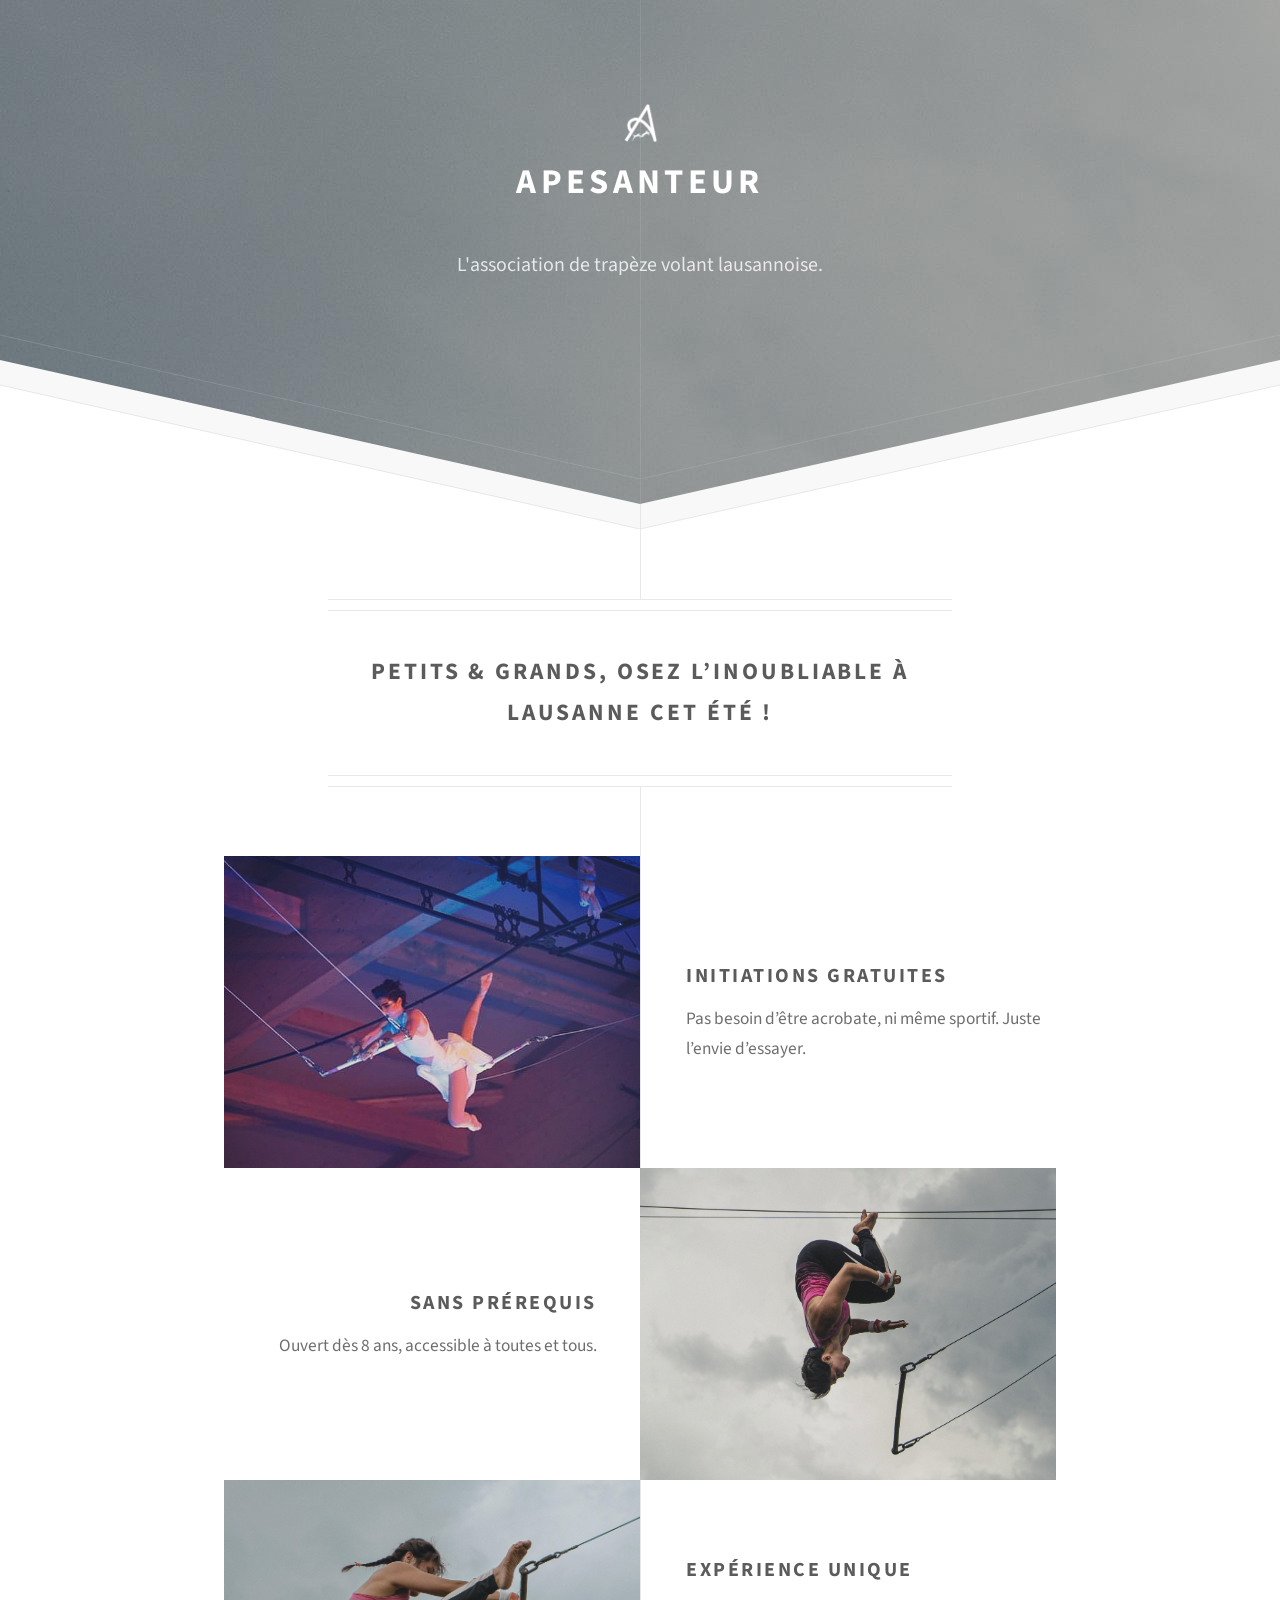
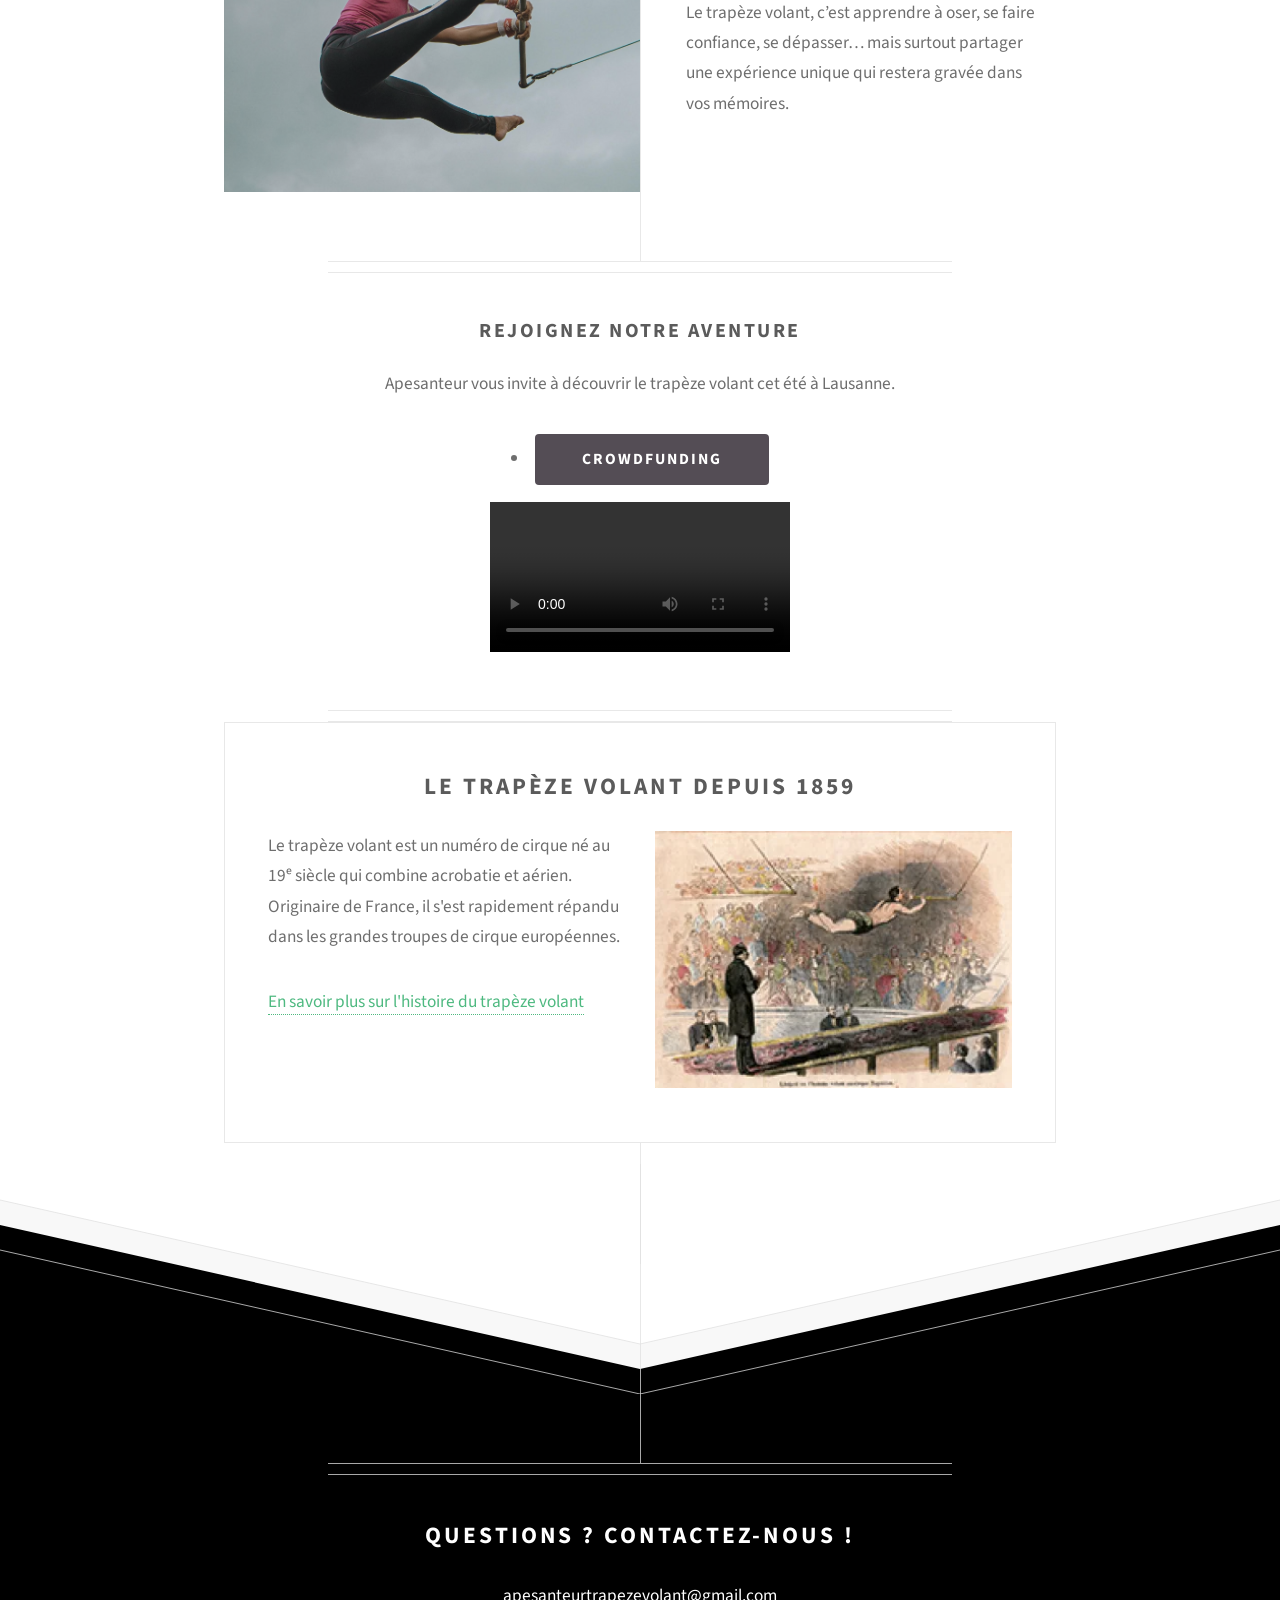
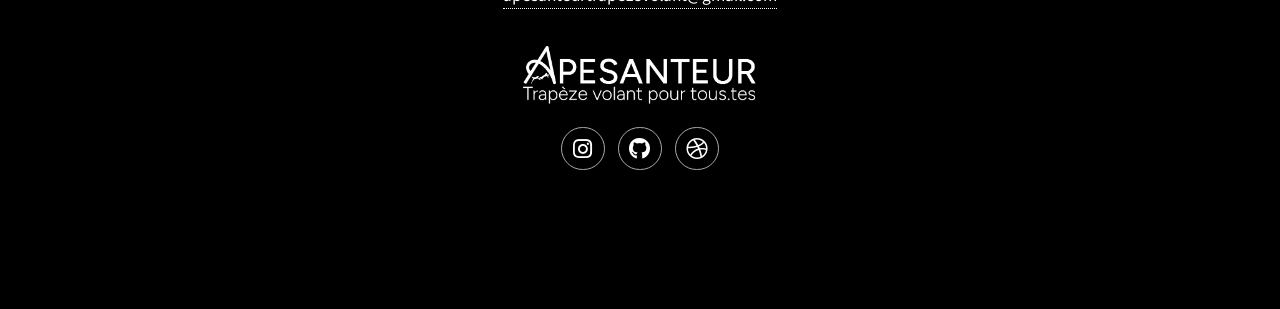
==== commit 9bcb19f2: "fix pictures manually" ====
--- a/index.html
+++ b/index.html
@@ -34,21 +34,24 @@
 
 				<div class="box alt container">
 					<section class="feature left">
-						<div class="image"><img src="images/pic01.jpg?v=1" alt="" /></div>
+						<div class="image"><img src="images/pic01.jpg?v=1" alt="" style="height: 80
+						%; width: 100%;"/></div>
 						<div class="content">
 							<h3>Initiations gratuites</h3>
 							<p>Pas besoin d’être acrobate, ni même sportif. Juste l’envie d’essayer.</p>
 						</div>
 					</section>
 					<section class="feature right">
-						<div class="image"><img src="images/pic02.jpg?v=2" alt="" /></div>
+						<div class="image"><img src="images/pic02.jpg?v=2" alt="" style="height: 80
+						%; width: 100%;"/>/></div>
 						<div class="content">
 							<h3>Sans prérequis</h3>
 							<p>Ouvert dès 8 ans, accessible à toutes et tous.</p>
 						</div>
 					</section>
 					<section class="feature left">
-						<div class="image"><img src="images/pic03.jpg?v=2" alt="" /></div>
+						<div class="image"><img src="images/pic03.jpg?v=2" alt="" style="height: 80
+						%; width: 100%;"/>/></div>
 						<div class="content">
 							<h3>Expérience unique</h3>
 							<p>Le trapèze volant, c’est apprendre à oser, se faire confiance, se dépasser… mais surtout partager une expérience unique qui restera gravée dans vos mémoires.</p>
@@ -202,7 +205,7 @@
 							<footer class="major container medium">
 						<h3>Rejoignez notre aventure</h3>
 						<p>Apesanteur vous invite à découvrir le trapèze volant cet été à Lausanne. </p>	
-												<li><a href="https://ibelieveinyou.ch/de/project/4015/et-si-cet-ete-on-senvolait-a-lausanne" class="button">CrowdFunding</a></li>
+												<li><a href="https://ibelieveinyou.ch/en/project/4015/et-si-cet-ete-on-senvolait-a-lausanne" class="button">CrowdFunding</a></li>
 
 						
 						<video id="crowdfund-video" controls loop autoplay playsinline style="max-width:100%;display:block;margin:1em auto;">
@@ -246,6 +249,7 @@
 					<h2><img src="logo/White_Apesanteur.png" alt="Apesanteur logo" class="footer-logo" style="width:10em; height:auto;"  /></h2>
 
 					<ul class="icons">
+						<li><a href="https://www.instagram.com/apesanteur_trapezevolant/" class="icon brands fa-instagram"><span class="label">Insta</span></a></li>
 
 						<li><a href="https://github.com/charlottegiseleweil/apesanteur_website" class="icon brands fa-github"><span class="label">Github</span></a></li>
 						<li><a href="http://www.apesanteurtrapeze.ch/" class="icon brands fa-dribbble"><span class="label">Dribbble</span></a></li>
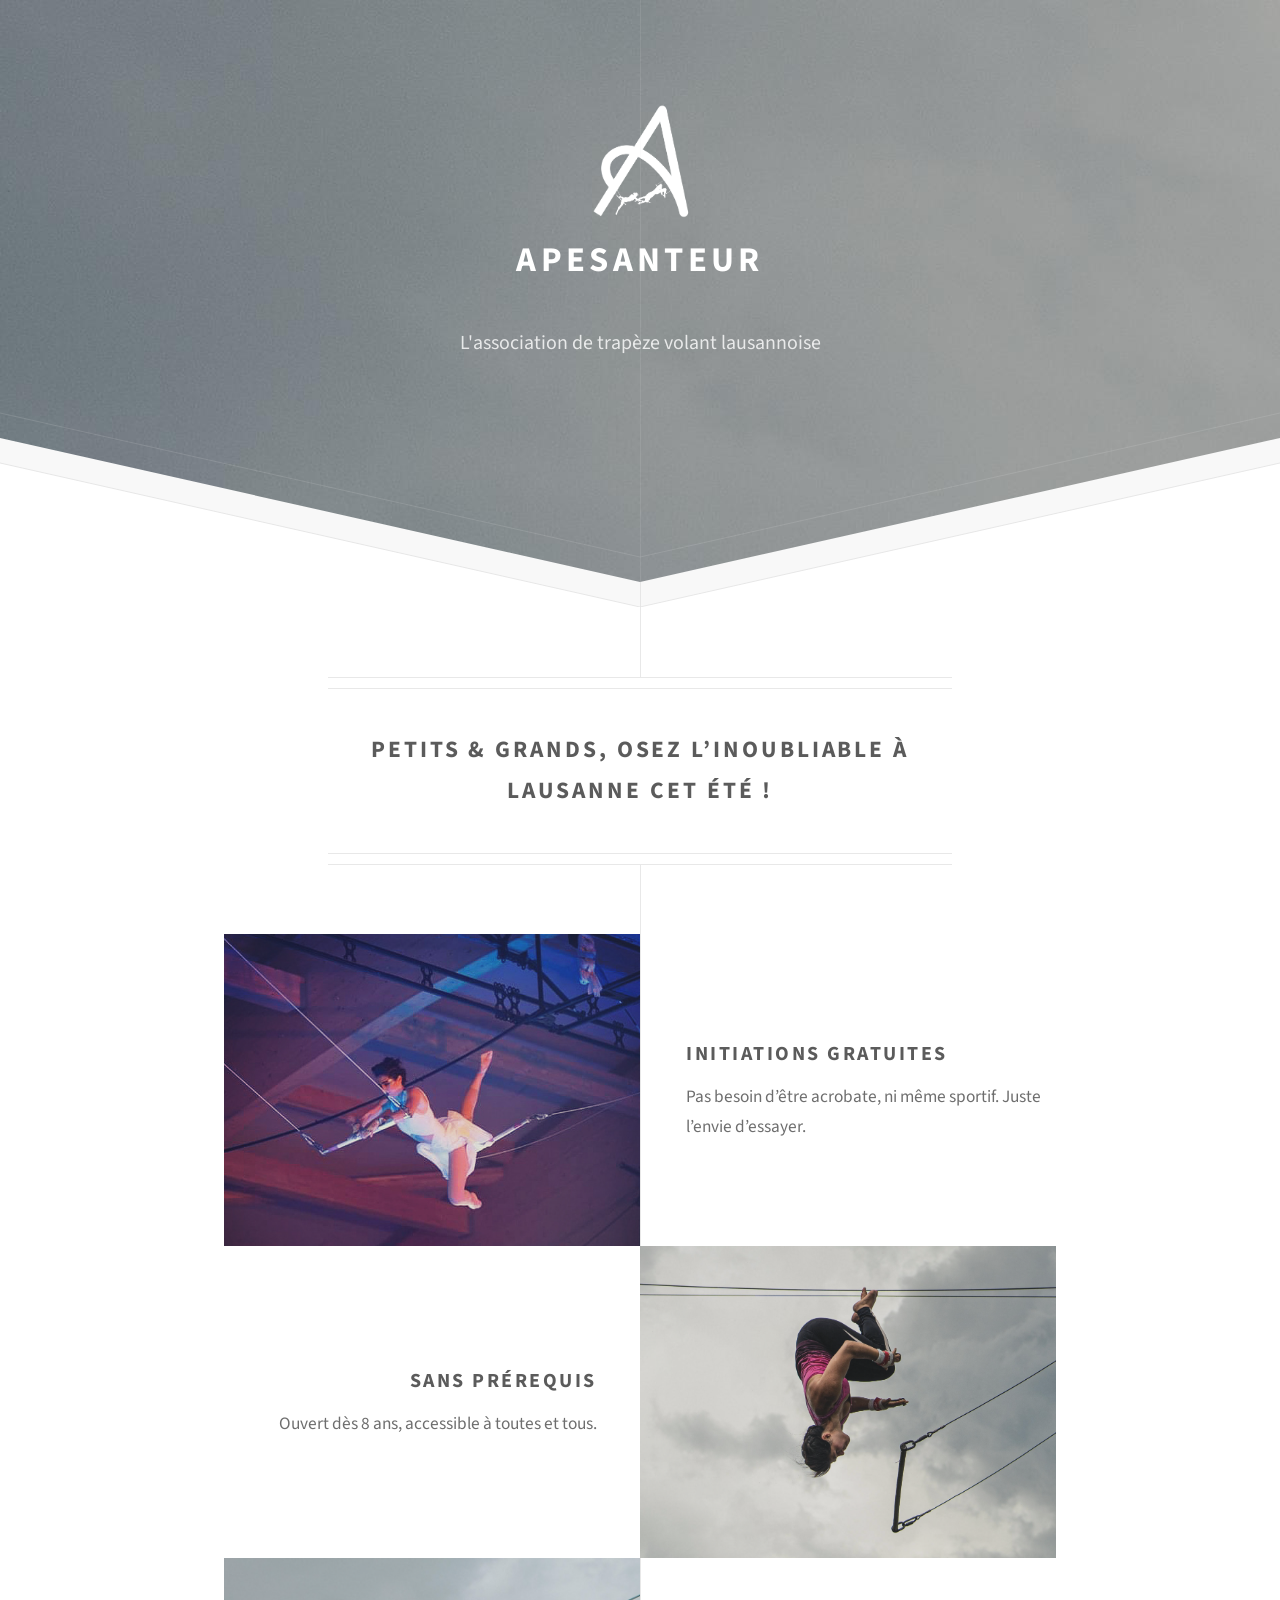
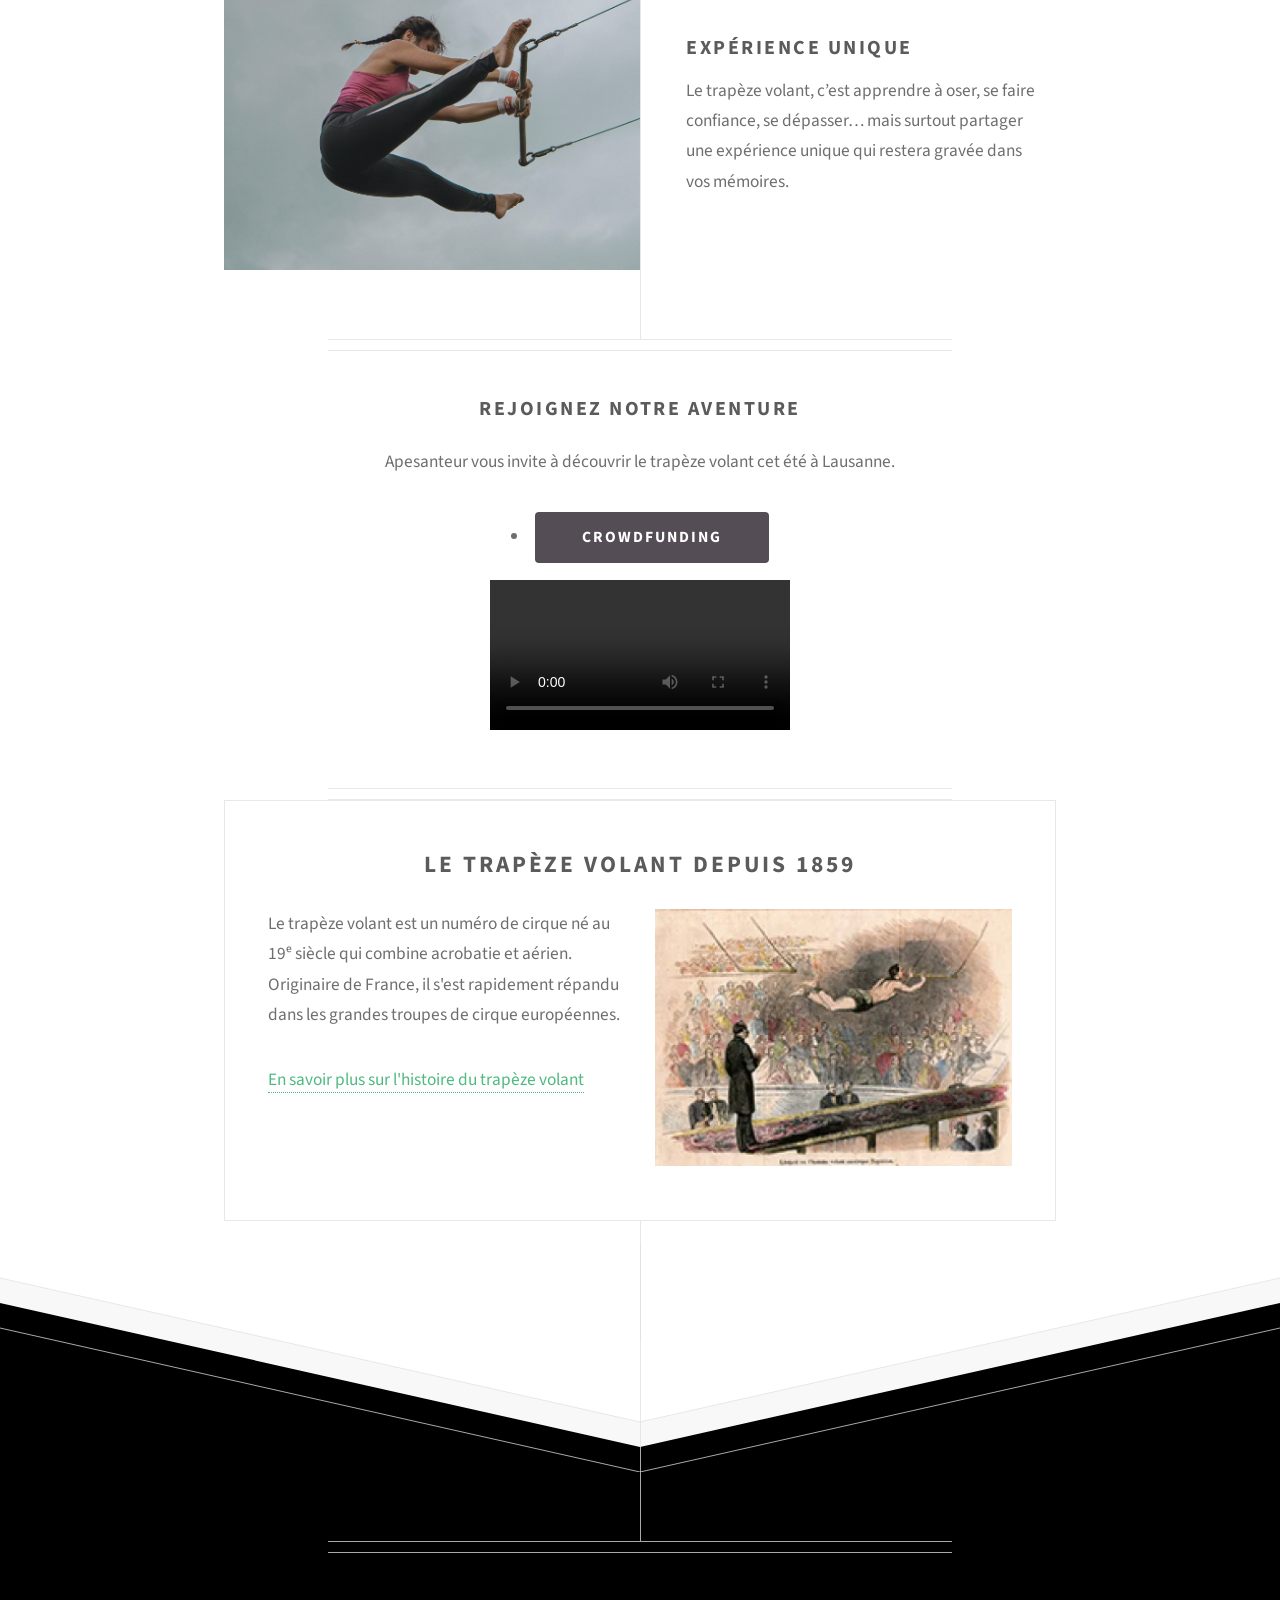
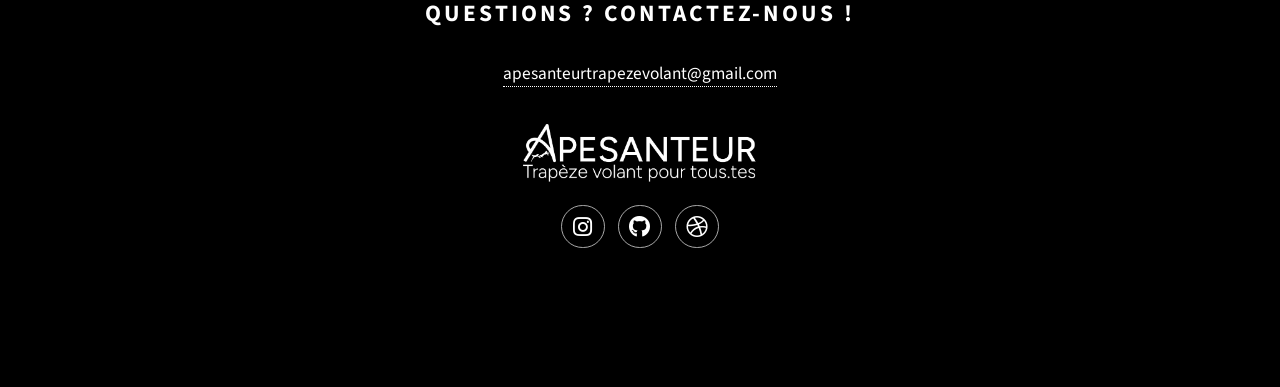
==== commit 055cd070: "icnrease logo size" ====
--- a/index.html
+++ b/index.html
@@ -16,9 +16,9 @@
 
 		<!-- Header -->
 			<div id="header">
-				<img src="logo/logo-white.png" alt="Apesanteur logo" class="logo" style="width:1em; height:auto;" />
+				<img src="logo/logo-white.png" alt="Apesanteur logo" class="logo" style="width:3em; height:auto;" />
 				<h1>Apesanteur </h1>
-				<p>L'association de trapèze volant lausannoise. </p>
+				<p>L'association de trapèze volant lausannoise</p>
 			</div>
 
 		<!-- Main -->
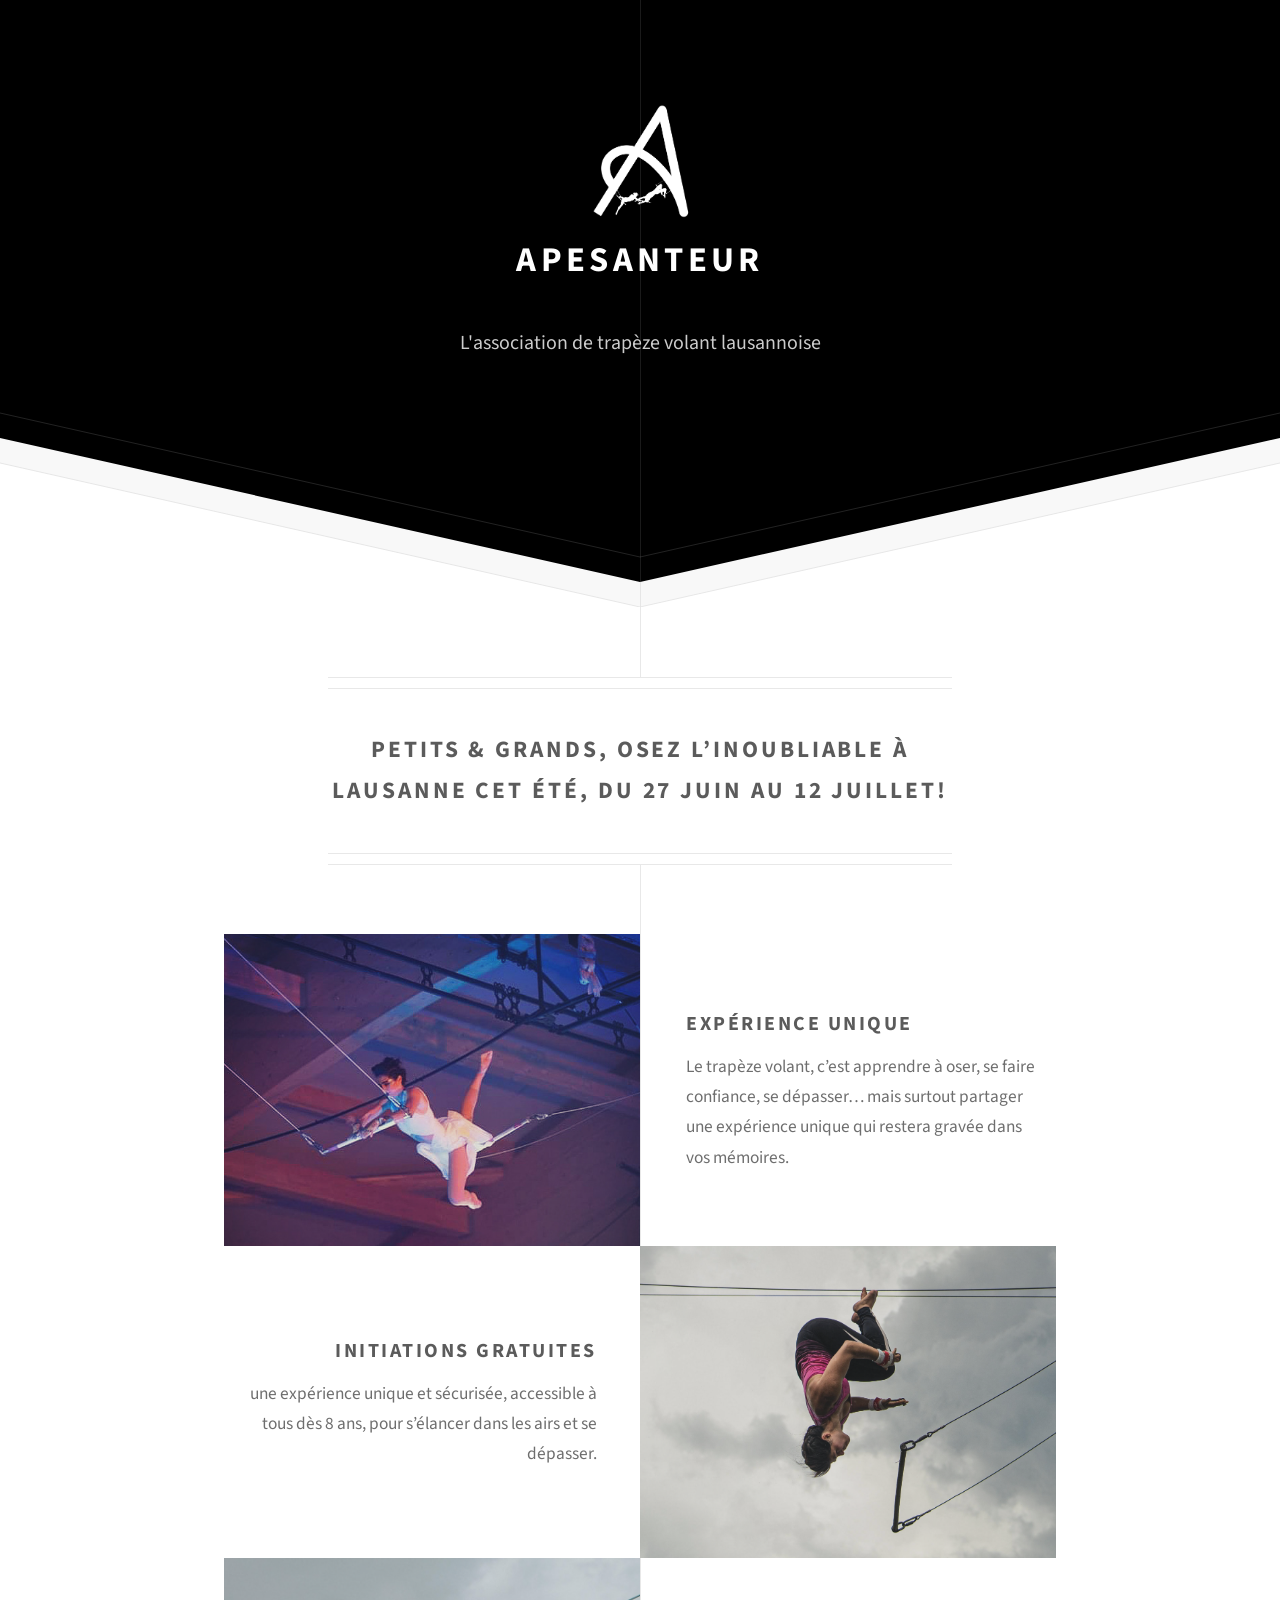
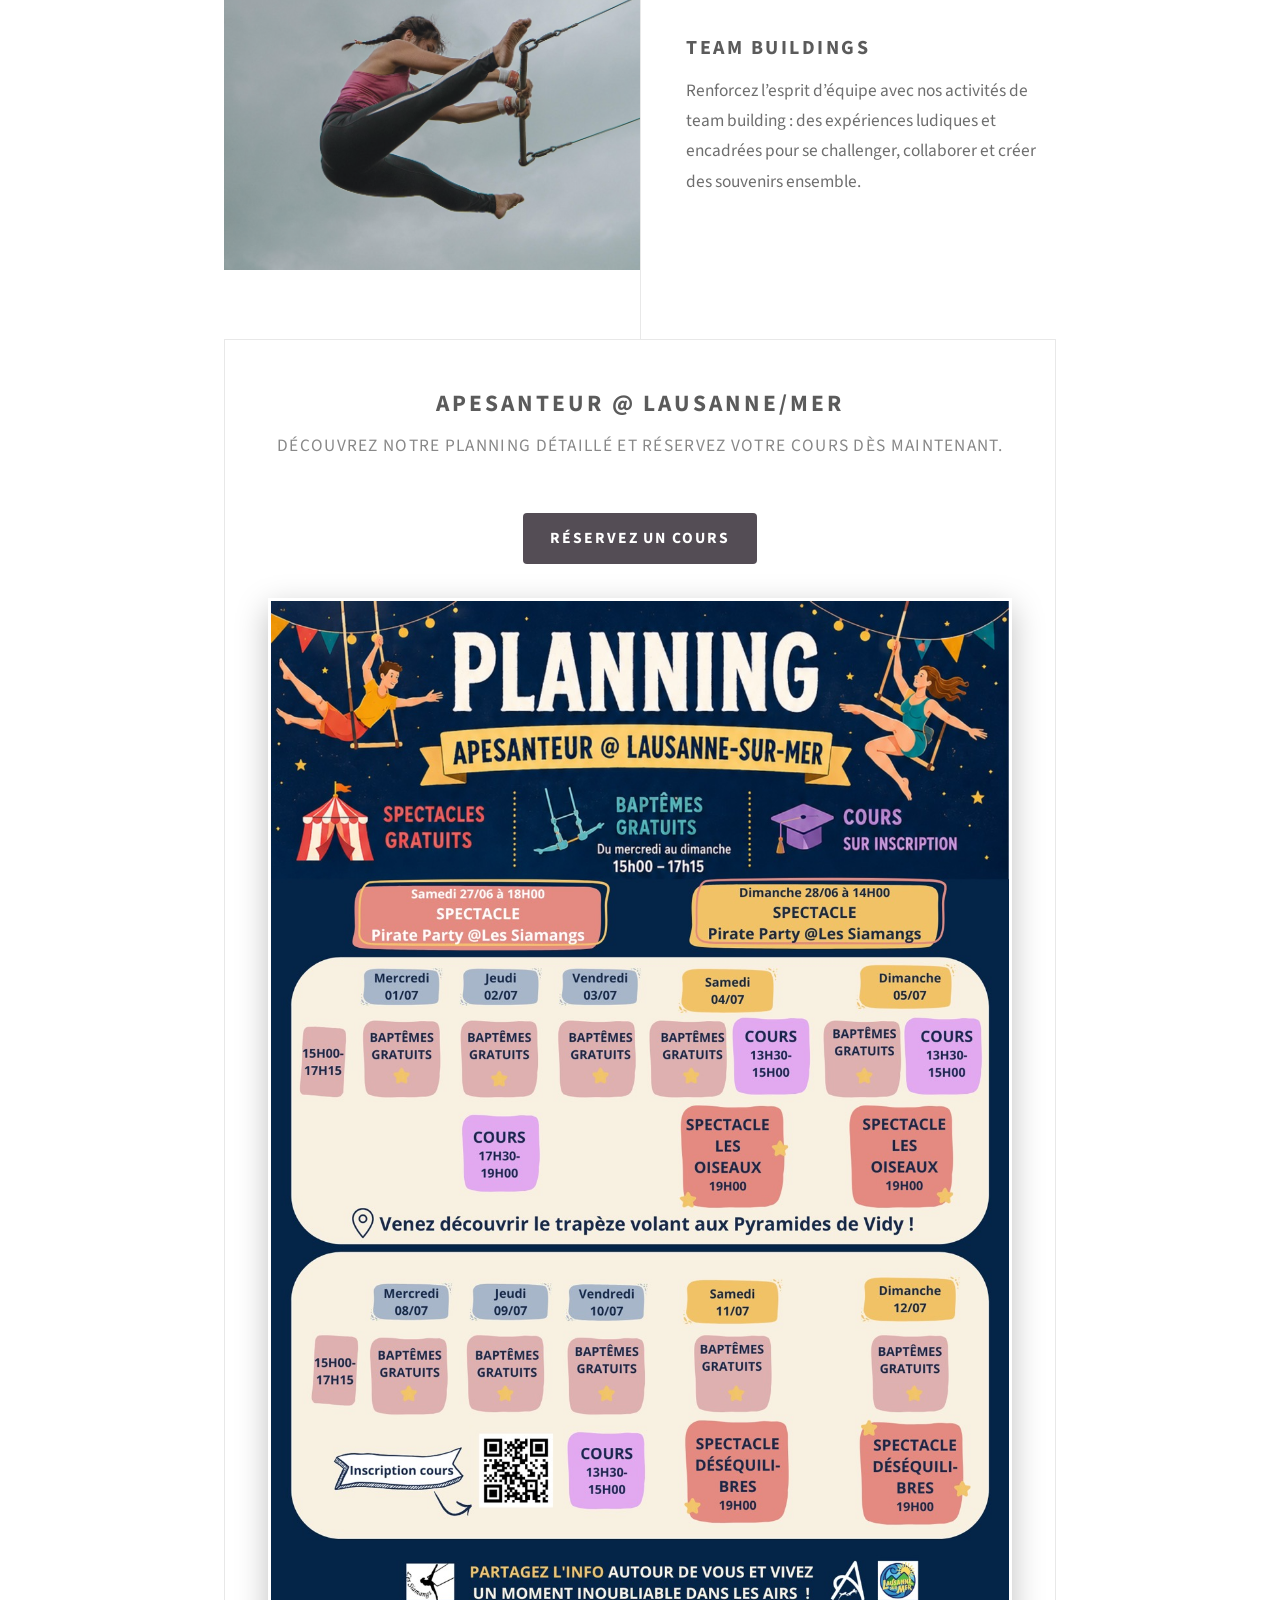
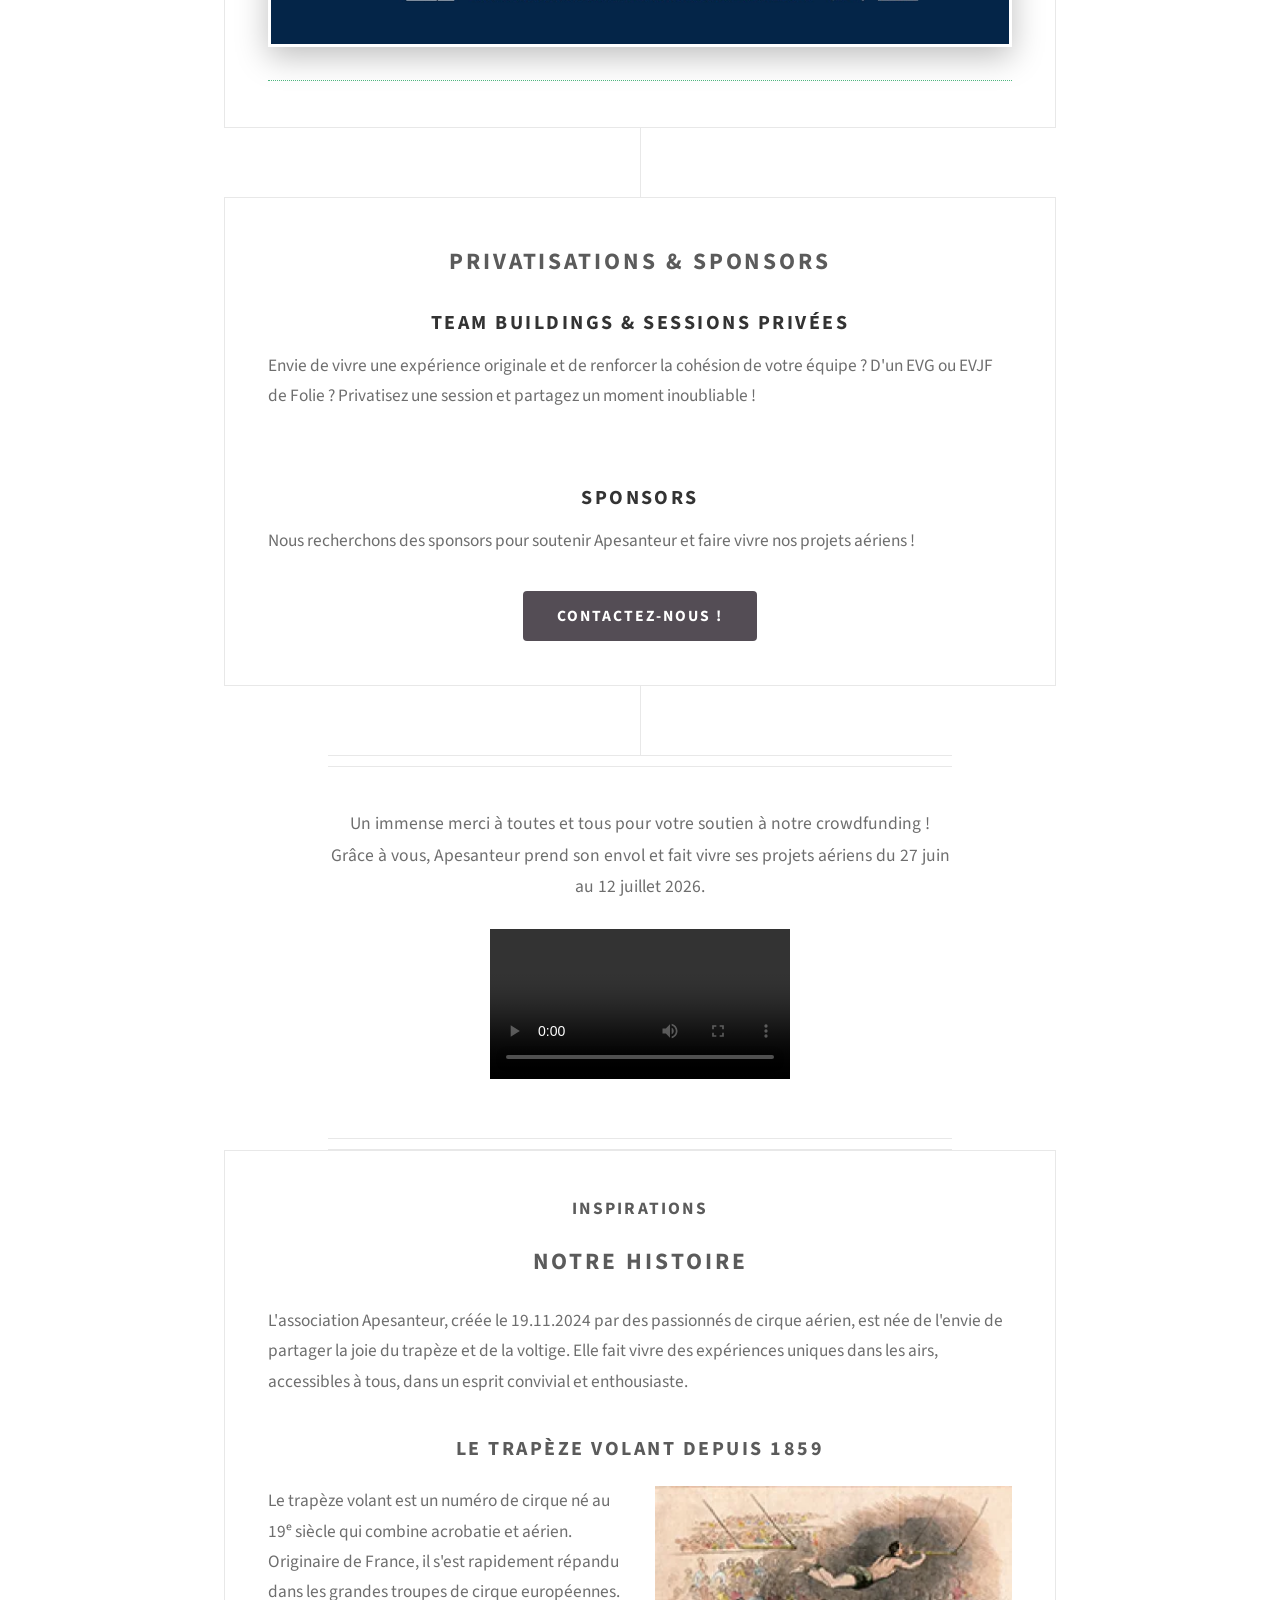
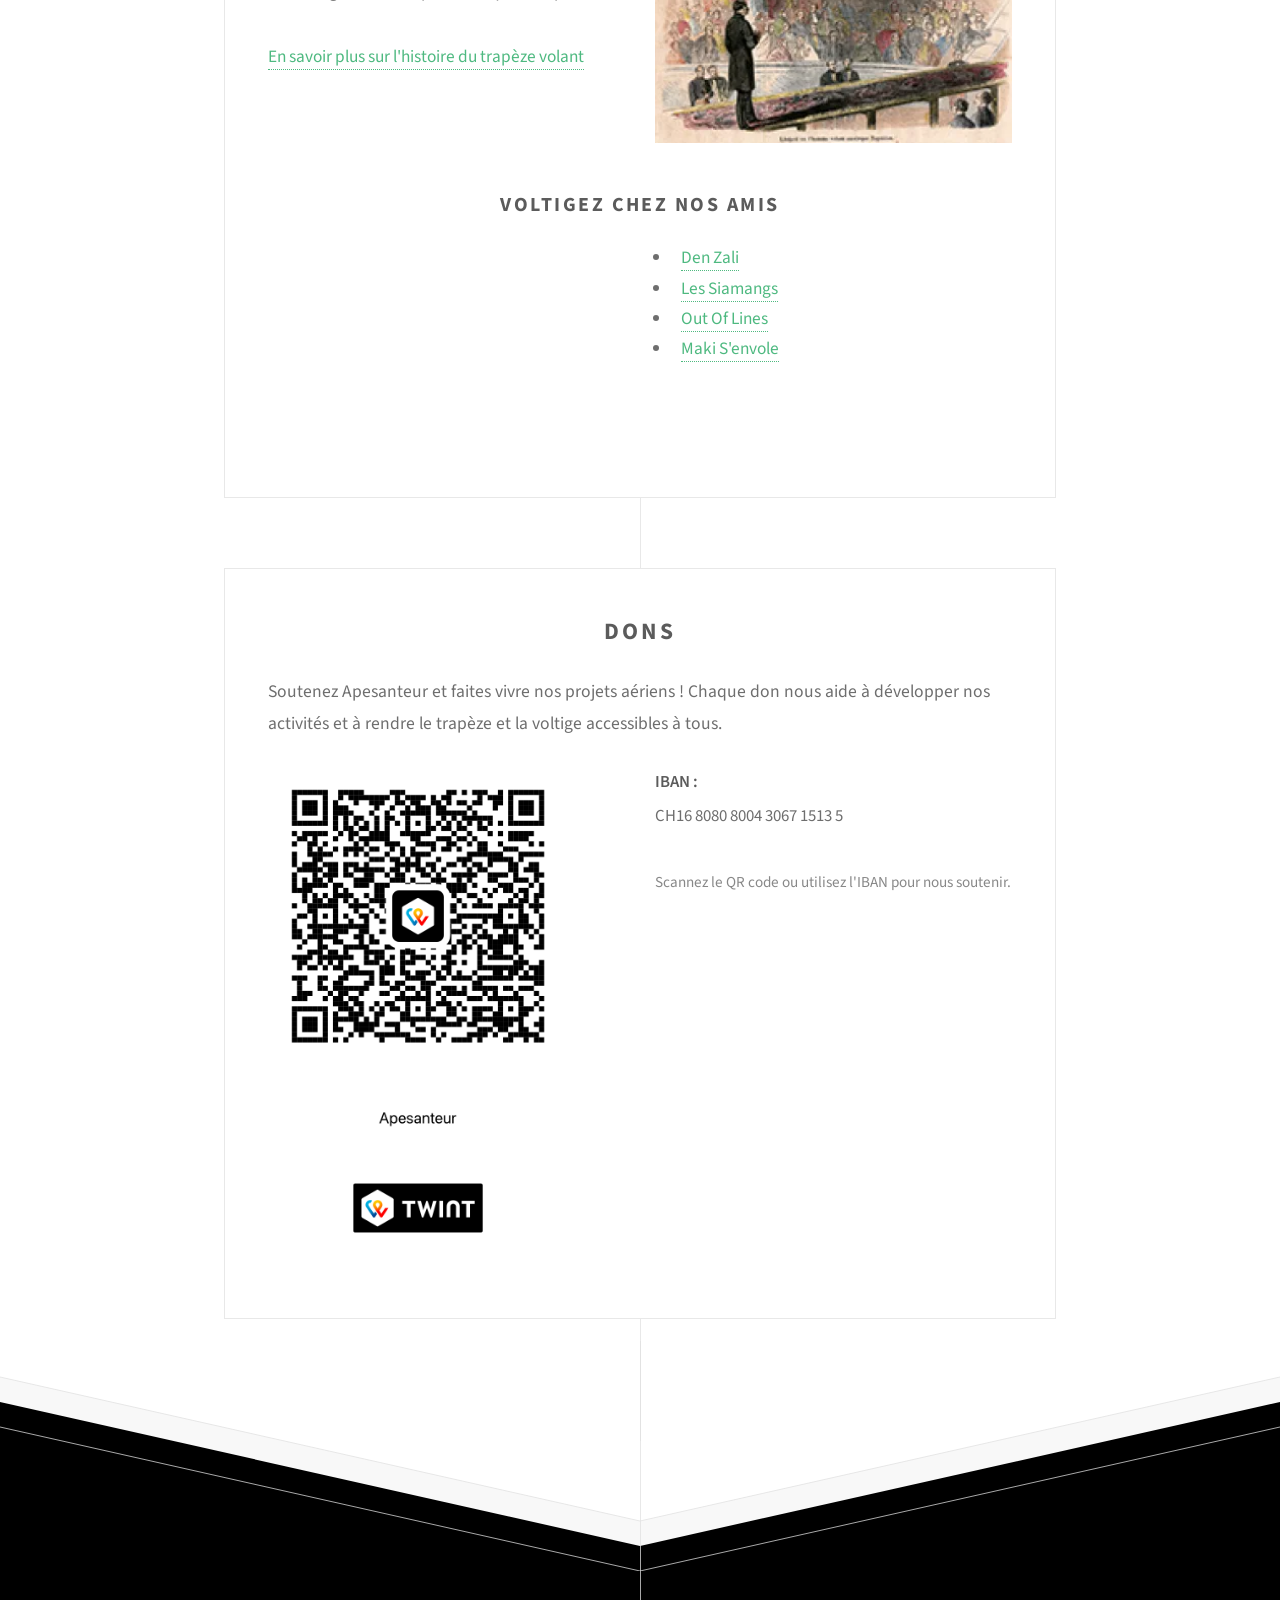
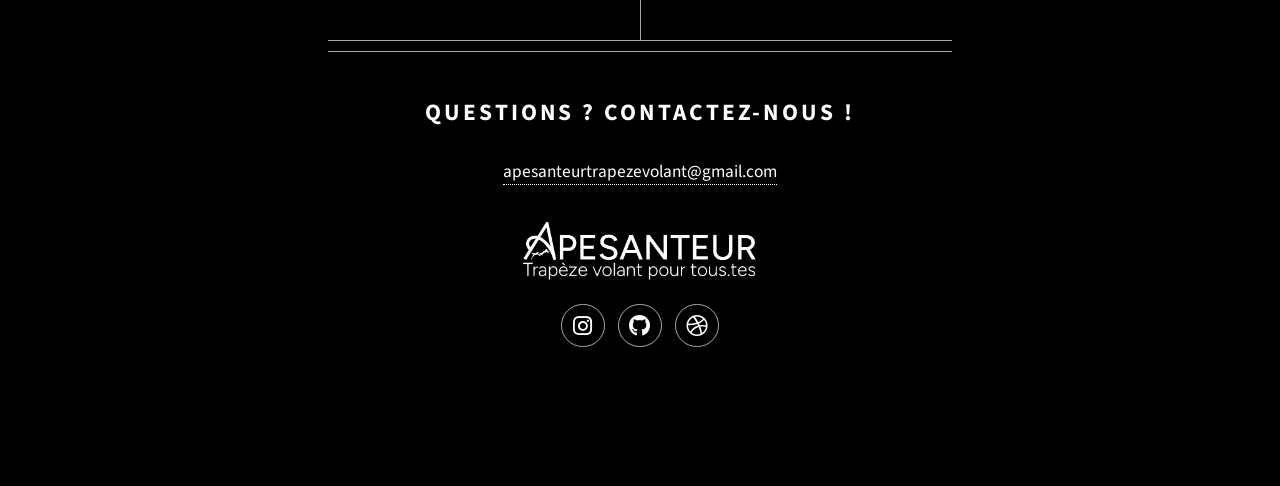
==== commit bb02f970: "Added planning and Mitsuko's requested changes" ====
--- a/index.html
+++ b/index.html
@@ -25,7 +25,7 @@
 			<div id="main">
 
 				<header class="major container medium">
-					<h2> Petits & grands, osez l’inoubliable à Lausanne cet été !</h2>
+					<h2> Petits & grands, osez l’inoubliable à Lausanne cet été, du 27 juin au 12 juillet!</h2>
 					<!--
 					<p>Tellus erat mauris ipsum fermentum<br />
 					etiam vivamus nunc nibh morbi.</p>
@@ -37,24 +37,28 @@
 						<div class="image"><img src="images/pic01.jpg?v=1" alt="" style="height: 80
 						%; width: 100%;"/></div>
 						<div class="content">
-							<h3>Initiations gratuites</h3>
-							<p>Pas besoin d’être acrobate, ni même sportif. Juste l’envie d’essayer.</p>
+													<h3>Expérience unique</h3>
+
+							<p>Le trapèze volant, c’est apprendre à oser, se faire confiance, se dépasser… mais surtout partager une expérience unique qui restera gravée dans vos mémoires.</p>
+						
 						</div>
 					</section>
 					<section class="feature right">
 						<div class="image"><img src="images/pic02.jpg?v=2" alt="" style="height: 80
 						%; width: 100%;"/>/></div>
 						<div class="content">
-							<h3>Sans prérequis</h3>
-							<p>Ouvert dès 8 ans, accessible à toutes et tous.</p>
-						</div>
+							<h3>Initiations gratuites</h3>
+							<p>
+une expérience unique et sécurisée, accessible à tous dès 8 ans, pour s’élancer dans les airs et se dépasser.
+</p>
+</div>
 					</section>
 					<section class="feature left">
 						<div class="image"><img src="images/pic03.jpg?v=2" alt="" style="height: 80
 						%; width: 100%;"/>/></div>
 						<div class="content">
-							<h3>Expérience unique</h3>
-							<p>Le trapèze volant, c’est apprendre à oser, se faire confiance, se dépasser… mais surtout partager une expérience unique qui restera gravée dans vos mémoires.</p>
+							<h3>Team Buildings</h3>
+							<p>Renforcez l’esprit d’équipe avec nos activités de team building : des expériences ludiques et encadrées pour se challenger, collaborer et créer des souvenirs ensemble.</p>
 						</div>
 					</section>
 				</div>
@@ -202,12 +206,47 @@
 				</div>
 				-->
 
-							<footer class="major container medium">
-						<h3>Rejoignez notre aventure</h3>
-						<p>Apesanteur vous invite à découvrir le trapèze volant cet été à Lausanne. </p>	
-												<li><a href="https://ibelieveinyou.ch/en/project/4015/et-si-cet-ete-on-senvolait-a-lausanne" class="button">CrowdFunding</a></li>
-
-						
+					<section class="box container" id="planning-section">
+						<header>
+							<h2>Apesanteur @ Lausanne/Mer</h2>
+							<p>Découvrez notre planning détaillé et réservez votre cours dès maintenant.</p>
+						</header>
+													<ul class="actions special" style="justify-content:center;">
+								<li><a href="https://docs.google.com/forms/d/e/1FAIpQLSdKSRd11aiP_mjGlYcYC1ufGdn-ibg5yS7IpQbmeZieYriXrg/viewform?pli=1" class="button primary">Réservez un cours</a></li>
+							</ul>
+						<div style="text-align:center;">
+							<a href="images/planning.jpg" target="_blank" rel="noopener">
+								<img src="images/planning.jpg" alt="Planning Apesanteur" style="width:100%; height:auto; border: 3px solid #fff; box-shadow: 0 10px 30px rgba(0,0,0,0.25); margin-bottom:1.5em;" />
+							</a>
+
+						</div>
+					</section>
+
+<section class="box container">
+				<header>
+					<h2>Privatisations & Sponsors</h2>
+				</header>
+				
+				<div style="margin-bottom:2em;">
+					<h3 style="color:#333; margin-bottom:0.5em;">Team Buildings & Sessions privées</h3>
+					<p>Envie de vivre une expérience originale et de renforcer la cohésion de votre équipe ? D'un EVG ou EVJF de Folie ? Privatisez une session et partagez un moment inoubliable !</p>
+					<ul class="actions special">
+					</ul>
+				</div>
+
+				<div>
+					<h3 style="color:#333; margin-bottom:0.5em;">Sponsors</h3>
+					<p>Nous recherchons des sponsors pour soutenir Apesanteur et faire vivre nos projets aériens !</p>
+					<ul class="actions special">
+						<li><a href="mailto:apesanteurtrapezevolant@gmail.com" class="button">Contactez-nous !</a></li>
+					</ul>
+				</div>
+			</section>
+
+				<footer class="major container medium">
+					<p style="font-size:1.1rem; line-height:1.8; margin-bottom:1.5em;">
+						Un immense merci à toutes et tous pour votre soutien à notre crowdfunding ! Grâce à vous, Apesanteur prend son envol et fait vivre ses projets aériens du 27 juin au 12 juillet 2026.
+					</p>
 						<video id="crowdfund-video" controls loop autoplay playsinline style="max-width:100%;display:block;margin:1em auto;">
 					<source src="images/video_crowdfunding.mp4" type="video/mp4">
 					Votre navigateur ne supporte pas la vidéo.
@@ -215,25 +254,78 @@
 					</ul>
 				</footer>
 
-
-
+			
+
+			<section class="box container" id="inspirations">
+				<header>
+					<h1>Inspirations</h1>
+				</header>
+
+
+				<!-- Notre histoire -->
+				<div style="margin-bottom:2em;">
+				<header>
+					<h2>Notre histoire</h2>
+				</header>
+				<p>L'association Apesanteur, créée le 19.11.2024 par des passionnés de cirque aérien, est née de l'envie de partager la joie du trapèze et de la voltige. Elle fait vivre des expériences uniques dans les airs, accessibles à tous, dans un esprit convivial et enthousiaste.</p>
+				</div>
+
+				<!-- LE trapèze volant depuis 1859 -->
+				<div style="margin-bottom:2em;">
+					<h3>LE trapèze volant depuis 1859</h3>
+					<div class="row">
+						<div class="col-6">
+							<p>Le trapèze volant est un numéro de cirque né au 19ᵉ siècle qui combine acrobatie et aérien. Originaire de France, il s'est rapidement répandu dans les grandes troupes de cirque européennes.</p>
+							<p><a href="https://www.circus-parade.com/2016/08/07/jules-leotard-linventeur-trapeze-volant/" target="_blank" rel="noopener">En savoir plus sur l'histoire du trapèze volant</a></p>
+						</div>
+						<div class="col-6">
+							<img src="images/leotard.webp" alt="Histoire du trapèze volant" style="width:100%;height:auto;" />
+						</div>
+					</div>
+				</div>
+
+				<!-- Voltigez chez nos amis -->
+				<div>
+					<h3>Voltigez chez nos amis</h3>
+					<div class="row">
+						<div class="col-6">
+							<iframe style="width:100%; aspect-ratio:16/9; border:0;" src="https://www.youtube.com/embed/OC0x46G5R2M?autoplay=1&mute=1" allow="accelerometer; autoplay; clipboard-write; encrypted-media; gyroscope; picture-in-picture" allowfullscreen></iframe>
+						</div>
+						<div class="col-6">
+							<ul class="default">
+								<li><a href="https://www.denzali.ch/" target="_blank" rel="noopener">Den Zali</a></li>
+								<li><a href="https://www.trapeze-volant.com/fr/" target="_blank" rel="noopener">Les Siamangs</a></li>
+								<li><a href="https://outoflines.ch/" target="_blank" rel="noopener">Out Of Lines</a></li>
+								<li><a href="https://makisenvole.fr/" target="_blank" rel="noopener">Maki S'envole</a></li>
+							</ul>
+						</div>
+					</div>
+				</div>
+			</section>
 
 
 			<section class="box container">
 				<header>
-					<h2>LE trapèze volant depuis 1859</h2>
-				</header>
+					<h2>Dons</h2>
+				</header>
+				<p style="font-size:1.1rem; line-height:1.8; margin-bottom:1.5em;">
+					Soutenez Apesanteur et faites vivre nos projets aériens ! Chaque don nous aide à développer nos activités et à rendre le trapèze et la voltige accessibles à tous.
+				</p>
 				<div class="row">
-					<div class="col-6">
-						<p>Le trapèze volant est un numéro de cirque né au 19ᵉ siècle qui combine acrobatie et aérien. Originaire de France, il s'est rapidement répandu dans les grandes troupes de cirque européennes.</p>
-					<p><a href="https://www.circus-parade.com/2016/08/07/jules-leotard-linventeur-trapeze-volant/" target="_blank" rel="noopener">En savoir plus sur l'histoire du trapèze volant</a></p>
+					<div class="col-6 col-12-mobilep">
+						<img src="images/QR.png" alt="QR Code Apesanteur" style="width:100%; max-width:300px; height:auto;" />
 					</div>
-					<div class="col-6">
-						<img src="images/leotard.webp" alt="Histoire du trapèze volant" style="width:100%;height:auto;" />
+					<div class="col-6 col-12-mobilep">
+						<p style="font-size:1.05rem; line-height:2;">
+							<strong>IBAN :</strong><br />
+							CH16 8080 8004 3067 1513 5
+						</p>
+						<p style="font-size:0.95rem; margin-top:1.5em; color:#888;">
+							Scannez le QR code ou utilisez l'IBAN pour nous soutenir.
+						</p>
 					</div>
 				</div>
 			</section>
-
 
 			</div>
 
--- a/assets/css/main.css
+++ b/assets/css/main.css
@@ -2705,11 +2705,12 @@
 /* Header */
 
 	#header {
-		background-attachment: scroll,							scroll,					fixed;
-		background-image: url("images/top-3200.svg"), url("images/overlay.png"), url("../../images/header.jpg");
-		background-position: bottom center,					top left,				center center;
-		background-repeat: repeat-x,						repeat,					no-repeat;
-		background-size: 3200px 460px,					auto,					cover;
+		background-attachment: scroll;
+		background-image: url("images/top-3200.svg");
+		background-position: bottom center;
+		background-repeat: repeat-x;
+		background-size: 3200px 460px;
+		background-color: #000000;
 		color: rgba(255, 255, 255, 0.8);
 		padding: 10em 0 20em 0;
 		position: relative;
@@ -3041,9 +3042,10 @@
 		/* Header */
 
 			#header {
-				background-attachment: scroll,							scroll,							scroll;
-				background-image: url("images/top-1600.svg"), url("images/overlay.png"), url("../../images/header.jpg");
-				background-size: 1600px 230px,					auto,							cover;
+				background-attachment: scroll;
+				background-image: url("images/top-1600.svg");
+				background-size: 1600px 230px;
+				background-color: #000000;
 				padding: 6em 0 12em 0;
 			}
 
@@ -3194,8 +3196,9 @@
 		/* Header */
 
 			#header {
-				background-image: url("images/top-1280.svg"), url("images/overlay.png"), url("../../images/header.jpg");
-				background-size: 1280px 184px,						auto,							cover;
+				background-image: url("images/top-1280.svg");
+				background-size: 1280px 184px;
+				background-color: #000000;
 				padding: 3em 0 7em 0;
 			}
 
@@ -3327,3 +3330,4 @@
     color: #fff;
     margin: 0.25em 0 0 0;
 }
+
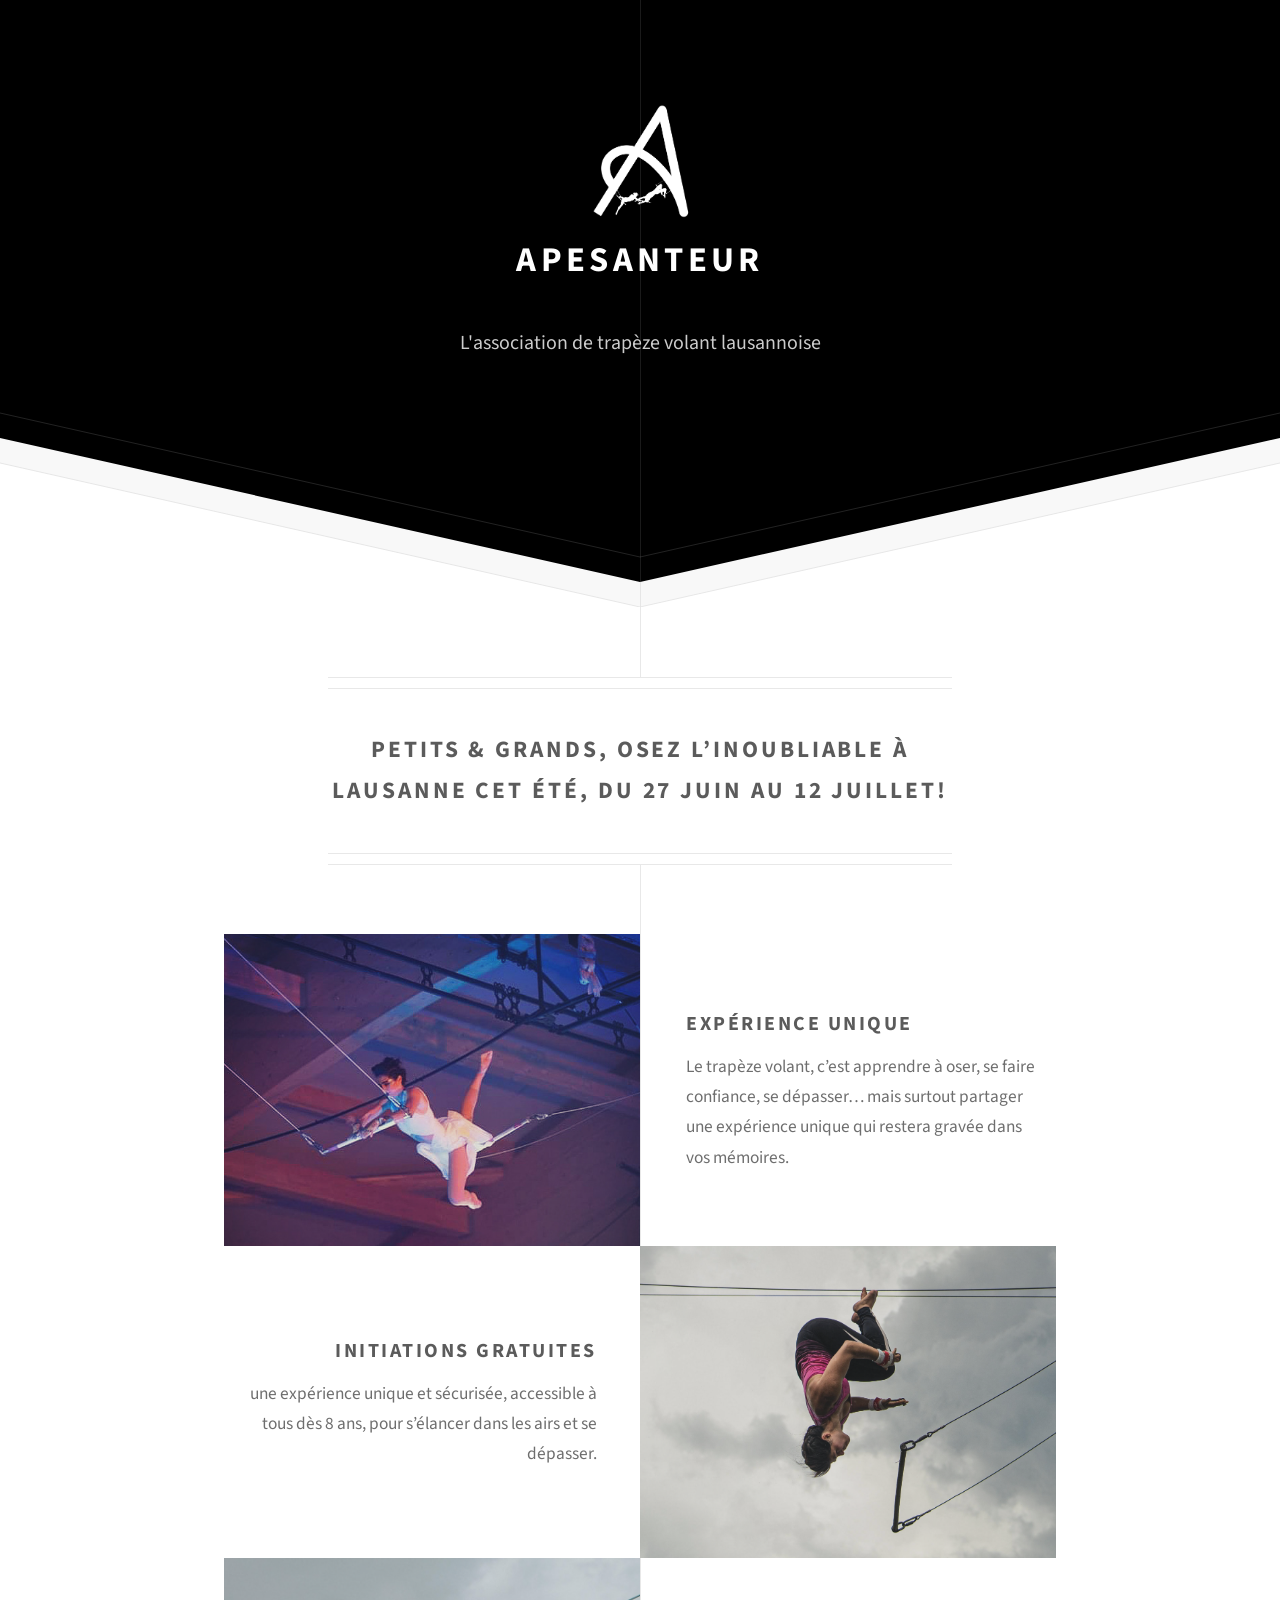
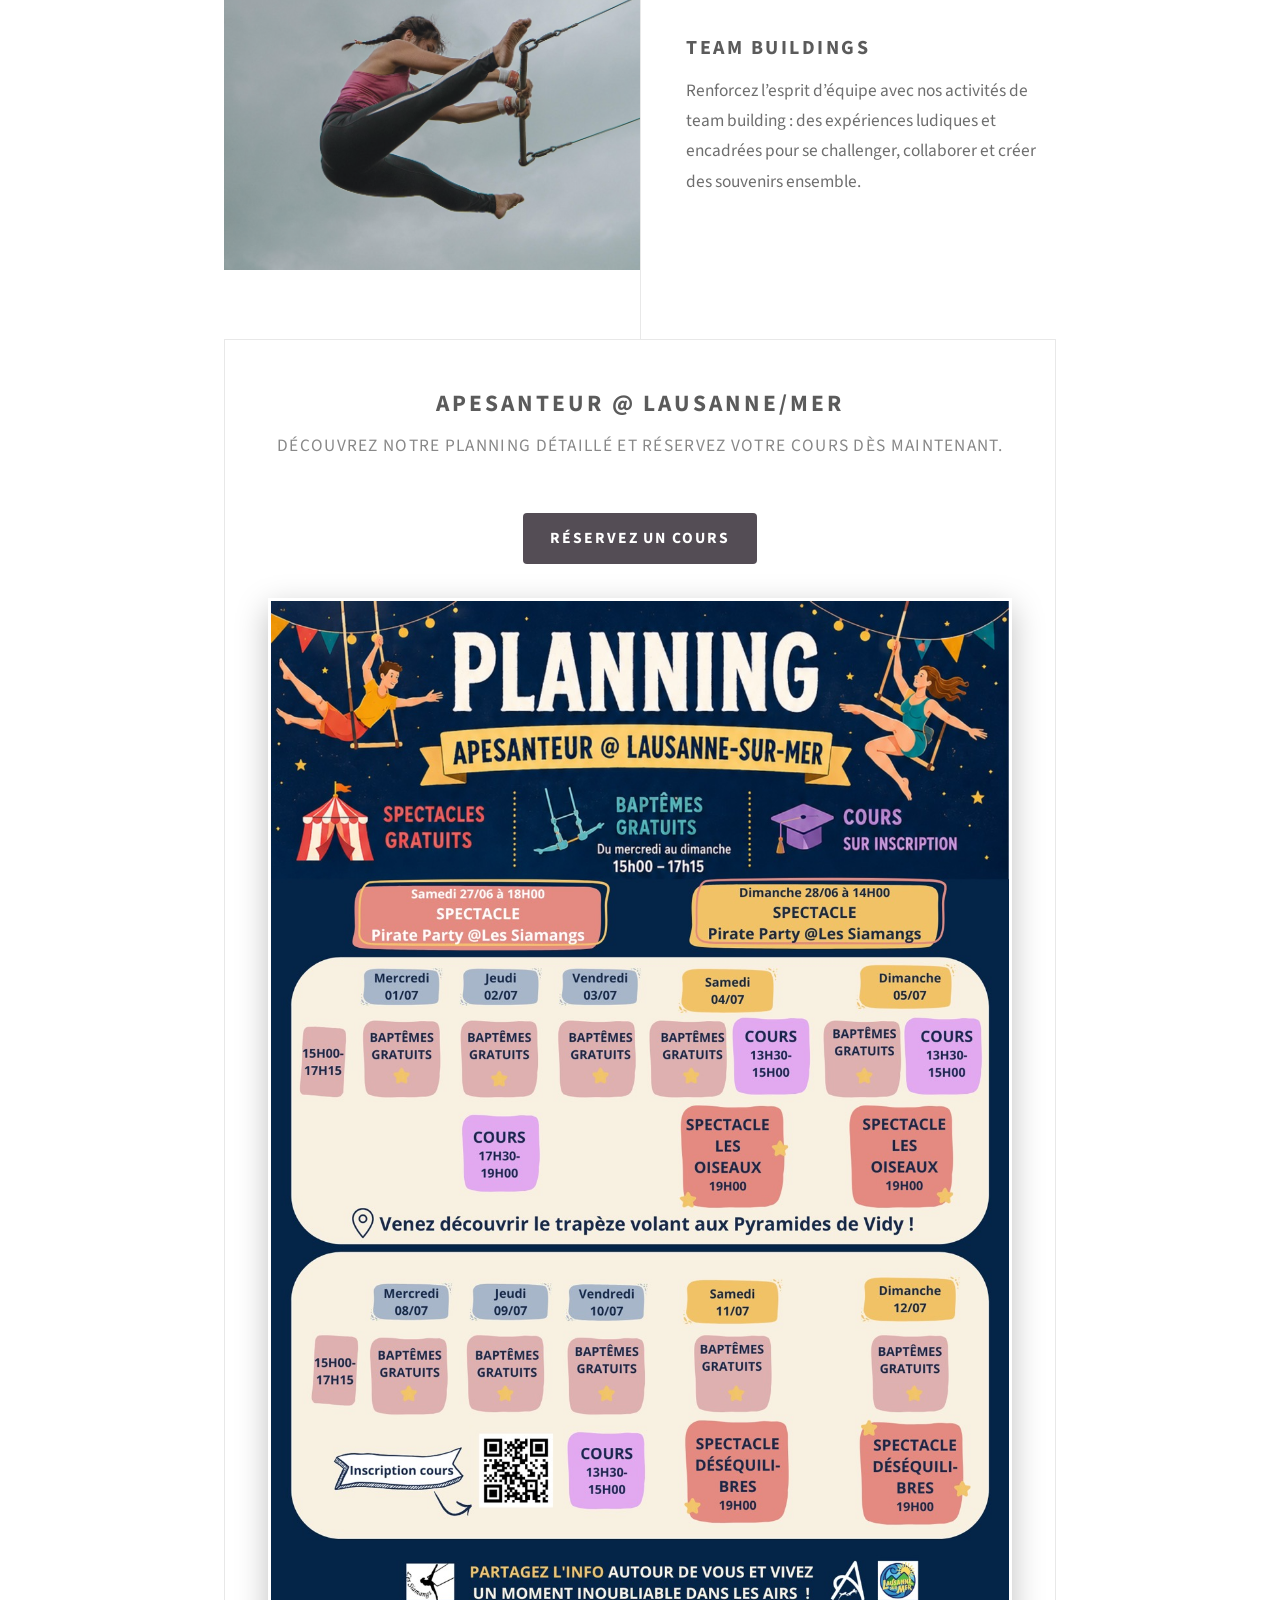
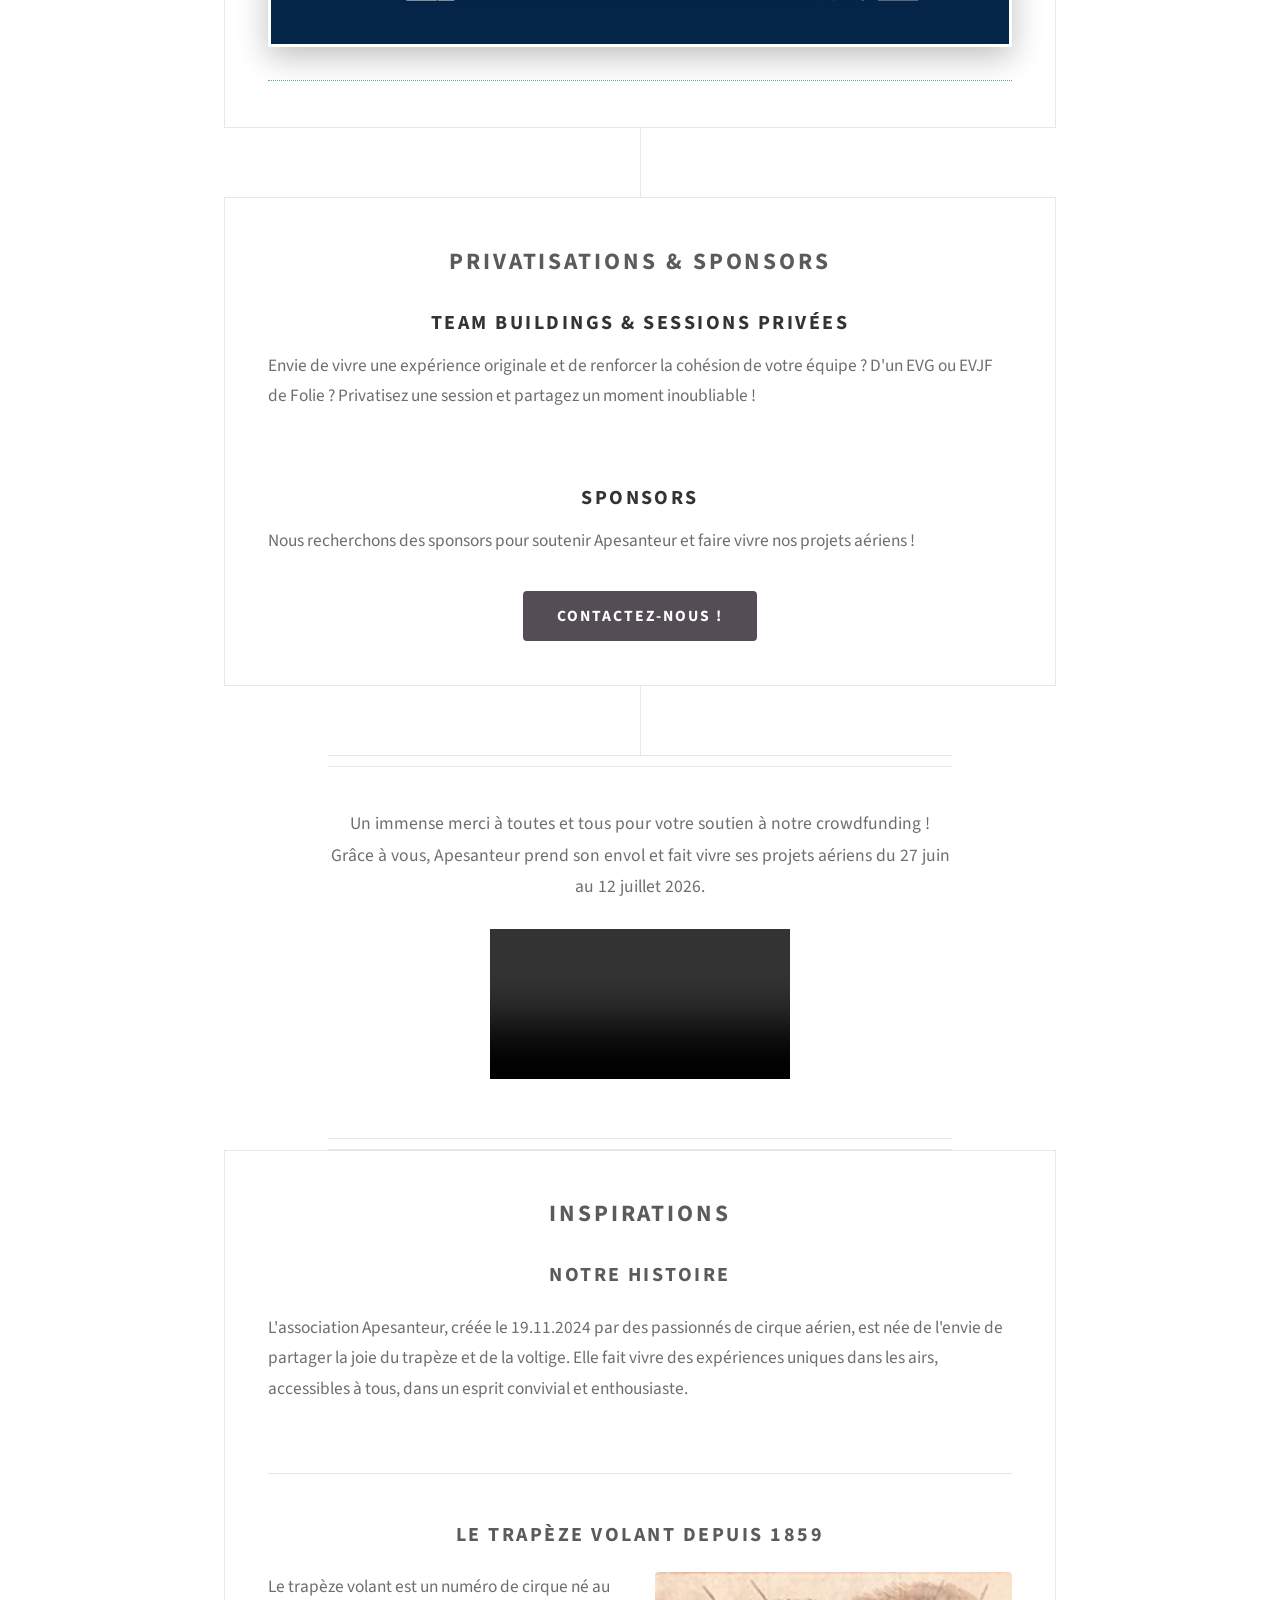
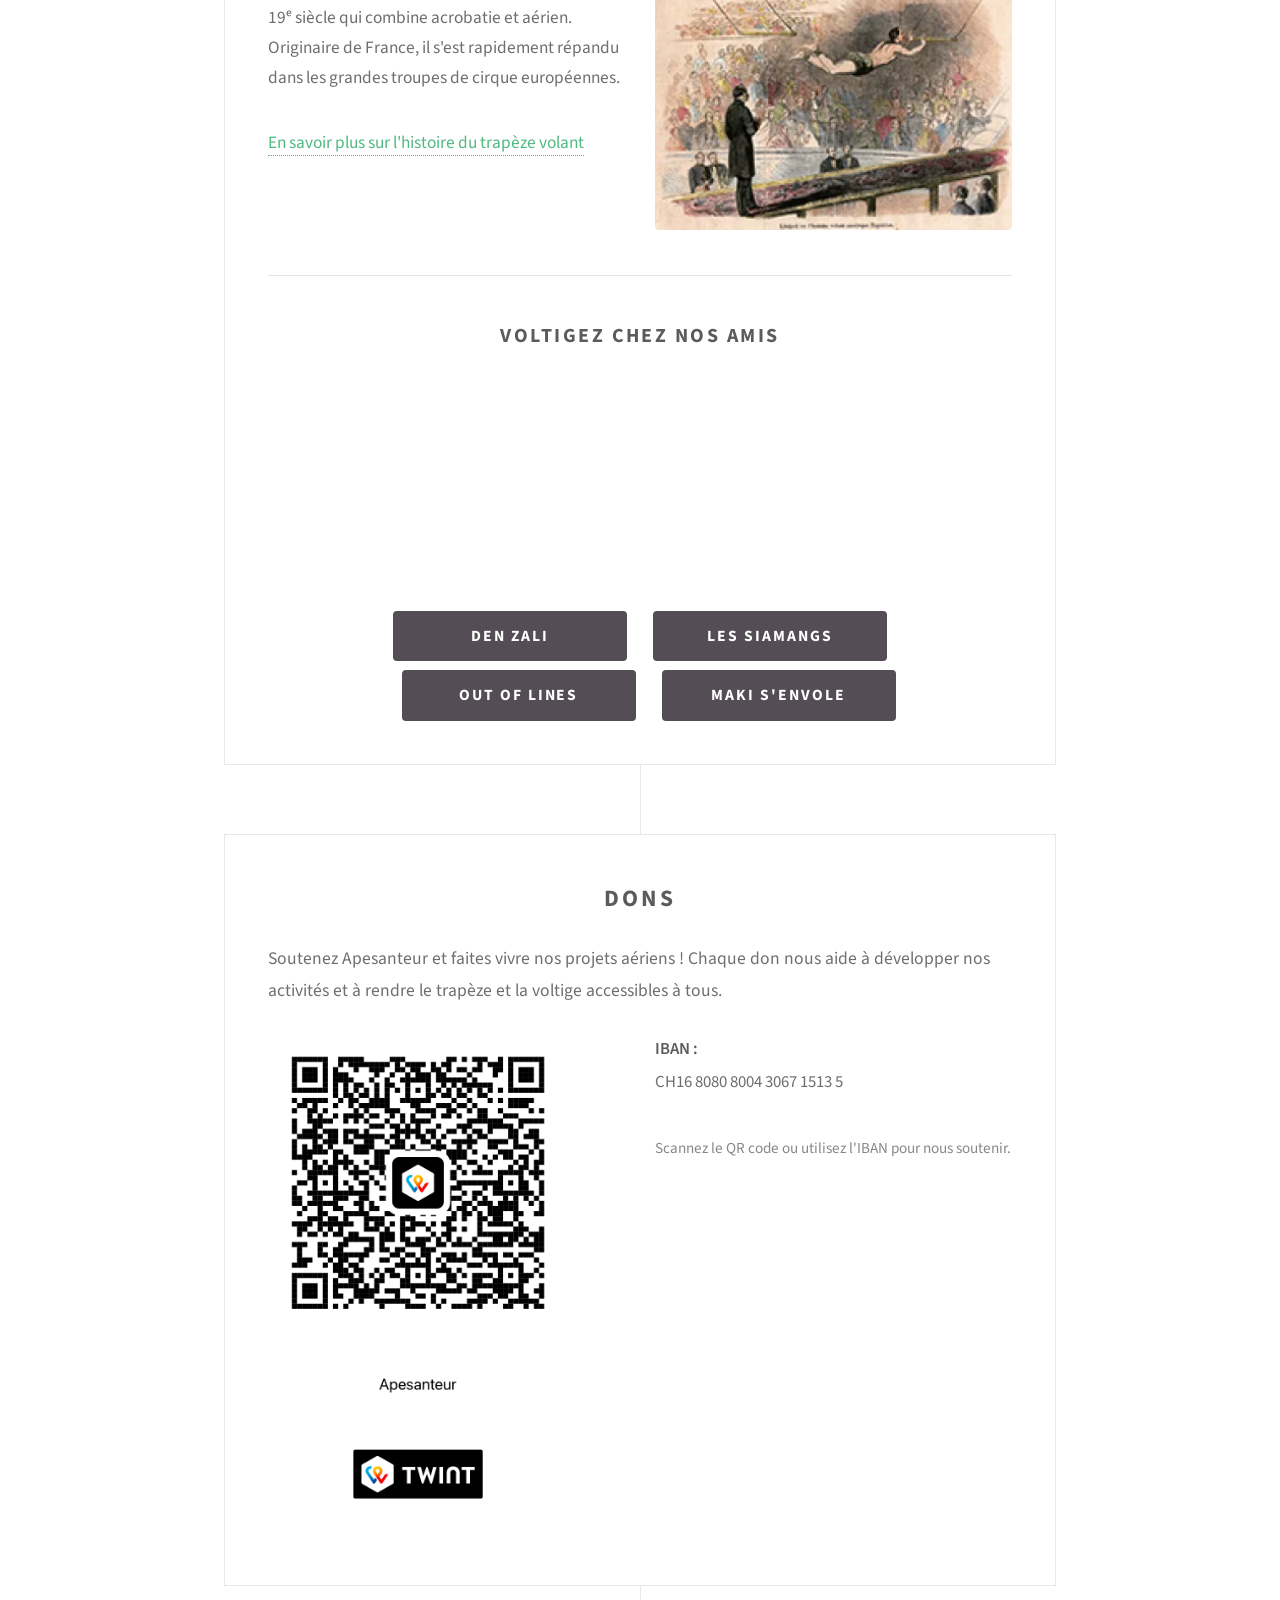
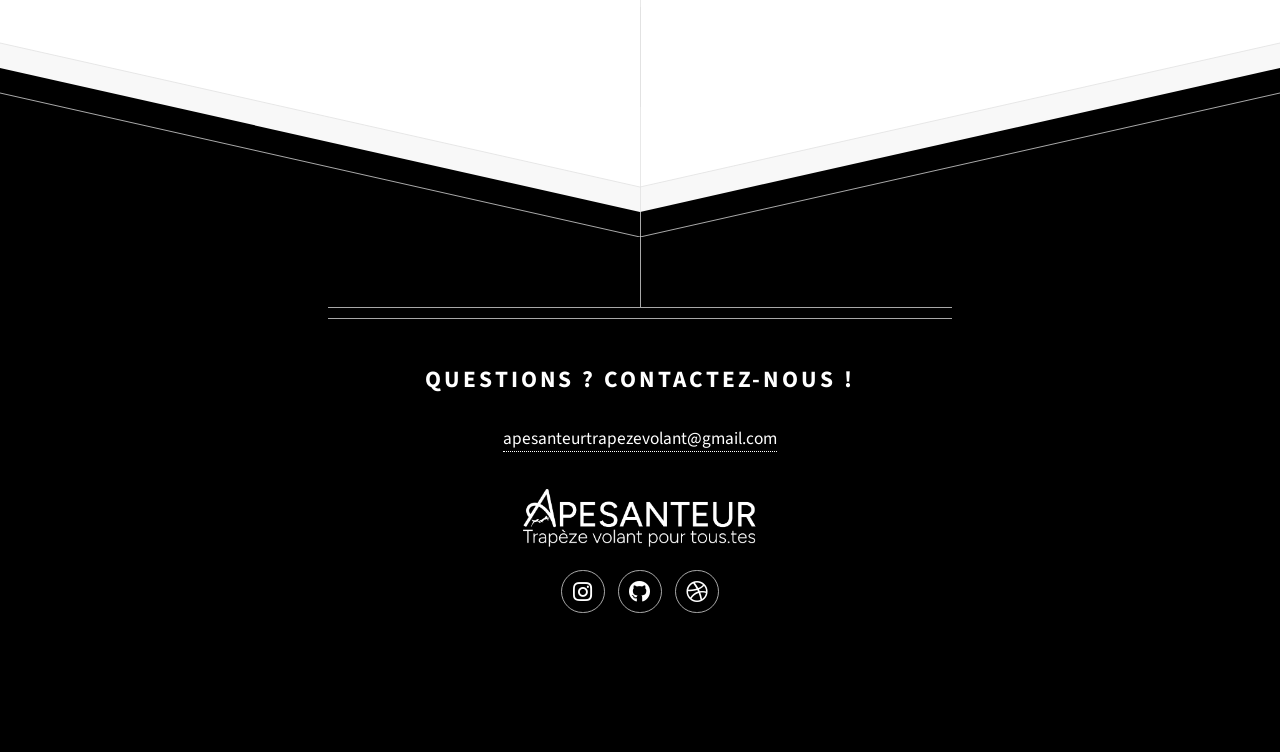
==== commit 9342bde9: "Clean up la section des autres écoles de trapèze" ====
--- a/index.html
+++ b/index.html
@@ -258,20 +258,17 @@
 
 			<section class="box container" id="inspirations">
 				<header>
-					<h1>Inspirations</h1>
+					<h2>Inspirations</h2>
 				</header>
 
-
 				<!-- Notre histoire -->
-				<div style="margin-bottom:2em;">
-				<header>
-					<h2>Notre histoire</h2>
-				</header>
-				<p>L'association Apesanteur, créée le 19.11.2024 par des passionnés de cirque aérien, est née de l'envie de partager la joie du trapèze et de la voltige. Elle fait vivre des expériences uniques dans les airs, accessibles à tous, dans un esprit convivial et enthousiaste.</p>
+				<div style="margin-bottom:2.5em; padding-bottom:2em; border-bottom:1px solid rgba(0,0,0,0.1);">
+					<h3>Notre histoire</h3>
+					<p>L'association Apesanteur, créée le 19.11.2024 par des passionnés de cirque aérien, est née de l'envie de partager la joie du trapèze et de la voltige. Elle fait vivre des expériences uniques dans les airs, accessibles à tous, dans un esprit convivial et enthousiaste.</p>
 				</div>
 
 				<!-- LE trapèze volant depuis 1859 -->
-				<div style="margin-bottom:2em;">
+				<div style="margin-bottom:2.5em; padding-bottom:2em; border-bottom:1px solid rgba(0,0,0,0.1);">
 					<h3>LE trapèze volant depuis 1859</h3>
 					<div class="row">
 						<div class="col-6">
@@ -279,7 +276,7 @@
 							<p><a href="https://www.circus-parade.com/2016/08/07/jules-leotard-linventeur-trapeze-volant/" target="_blank" rel="noopener">En savoir plus sur l'histoire du trapèze volant</a></p>
 						</div>
 						<div class="col-6">
-							<img src="images/leotard.webp" alt="Histoire du trapèze volant" style="width:100%;height:auto;" />
+							<img src="images/leotard.webp" alt="Histoire du trapèze volant" style="width:100%;height:auto;border-radius:4px;" />
 						</div>
 					</div>
 				</div>
@@ -287,19 +284,22 @@
 				<!-- Voltigez chez nos amis -->
 				<div>
 					<h3>Voltigez chez nos amis</h3>
-					<div class="row">
+					<!-- Deux vidéos côte à côte -->
+					<div class="row" style="margin-bottom:1.5em;">
 						<div class="col-6">
-							<iframe style="width:100%; aspect-ratio:16/9; border:0;" src="https://www.youtube.com/embed/OC0x46G5R2M?autoplay=1&mute=1" allow="accelerometer; autoplay; clipboard-write; encrypted-media; gyroscope; picture-in-picture" allowfullscreen></iframe>
+							<iframe style="width:100%; aspect-ratio:16/9; border:0; border-radius:4px;" src="https://www.youtube.com/embed/SqOYJMS6p6A?start=3&autoplay=1&mute=1" allow="accelerometer; autoplay; clipboard-write; encrypted-media; gyroscope; picture-in-picture" allowfullscreen></iframe>
 						</div>
 						<div class="col-6">
-							<ul class="default">
-								<li><a href="https://www.denzali.ch/" target="_blank" rel="noopener">Den Zali</a></li>
-								<li><a href="https://www.trapeze-volant.com/fr/" target="_blank" rel="noopener">Les Siamangs</a></li>
-								<li><a href="https://outoflines.ch/" target="_blank" rel="noopener">Out Of Lines</a></li>
-								<li><a href="https://makisenvole.fr/" target="_blank" rel="noopener">Maki S'envole</a></li>
-							</ul>
+							<iframe style="width:100%; aspect-ratio:16/9; border:0; border-radius:4px;" src="https://www.youtube.com/embed/OC0x46G5R2M?autoplay=1&mute=1" allow="accelerometer; autoplay; clipboard-write; encrypted-media; gyroscope; picture-in-picture" allowfullscreen></iframe>
 						</div>
 					</div>
+					<!-- Liens écoles -->
+					<ul class="actions special" style="flex-wrap:wrap; gap:0.5em;">
+						<li><a href="https://www.denzali.ch/" target="_blank" rel="noopener" class="button">Den Zali</a></li>
+						<li><a href="https://www.trapeze-volant.com/fr/" target="_blank" rel="noopener" class="button">Les Siamangs</a></li>
+						<li><a href="https://outoflines.ch/" target="_blank" rel="noopener" class="button">Out Of Lines</a></li>
+						<li><a href="https://makisenvole.fr/" target="_blank" rel="noopener" class="button">Maki S'envole</a></li>
+					</ul>
 				</div>
 			</section>
 
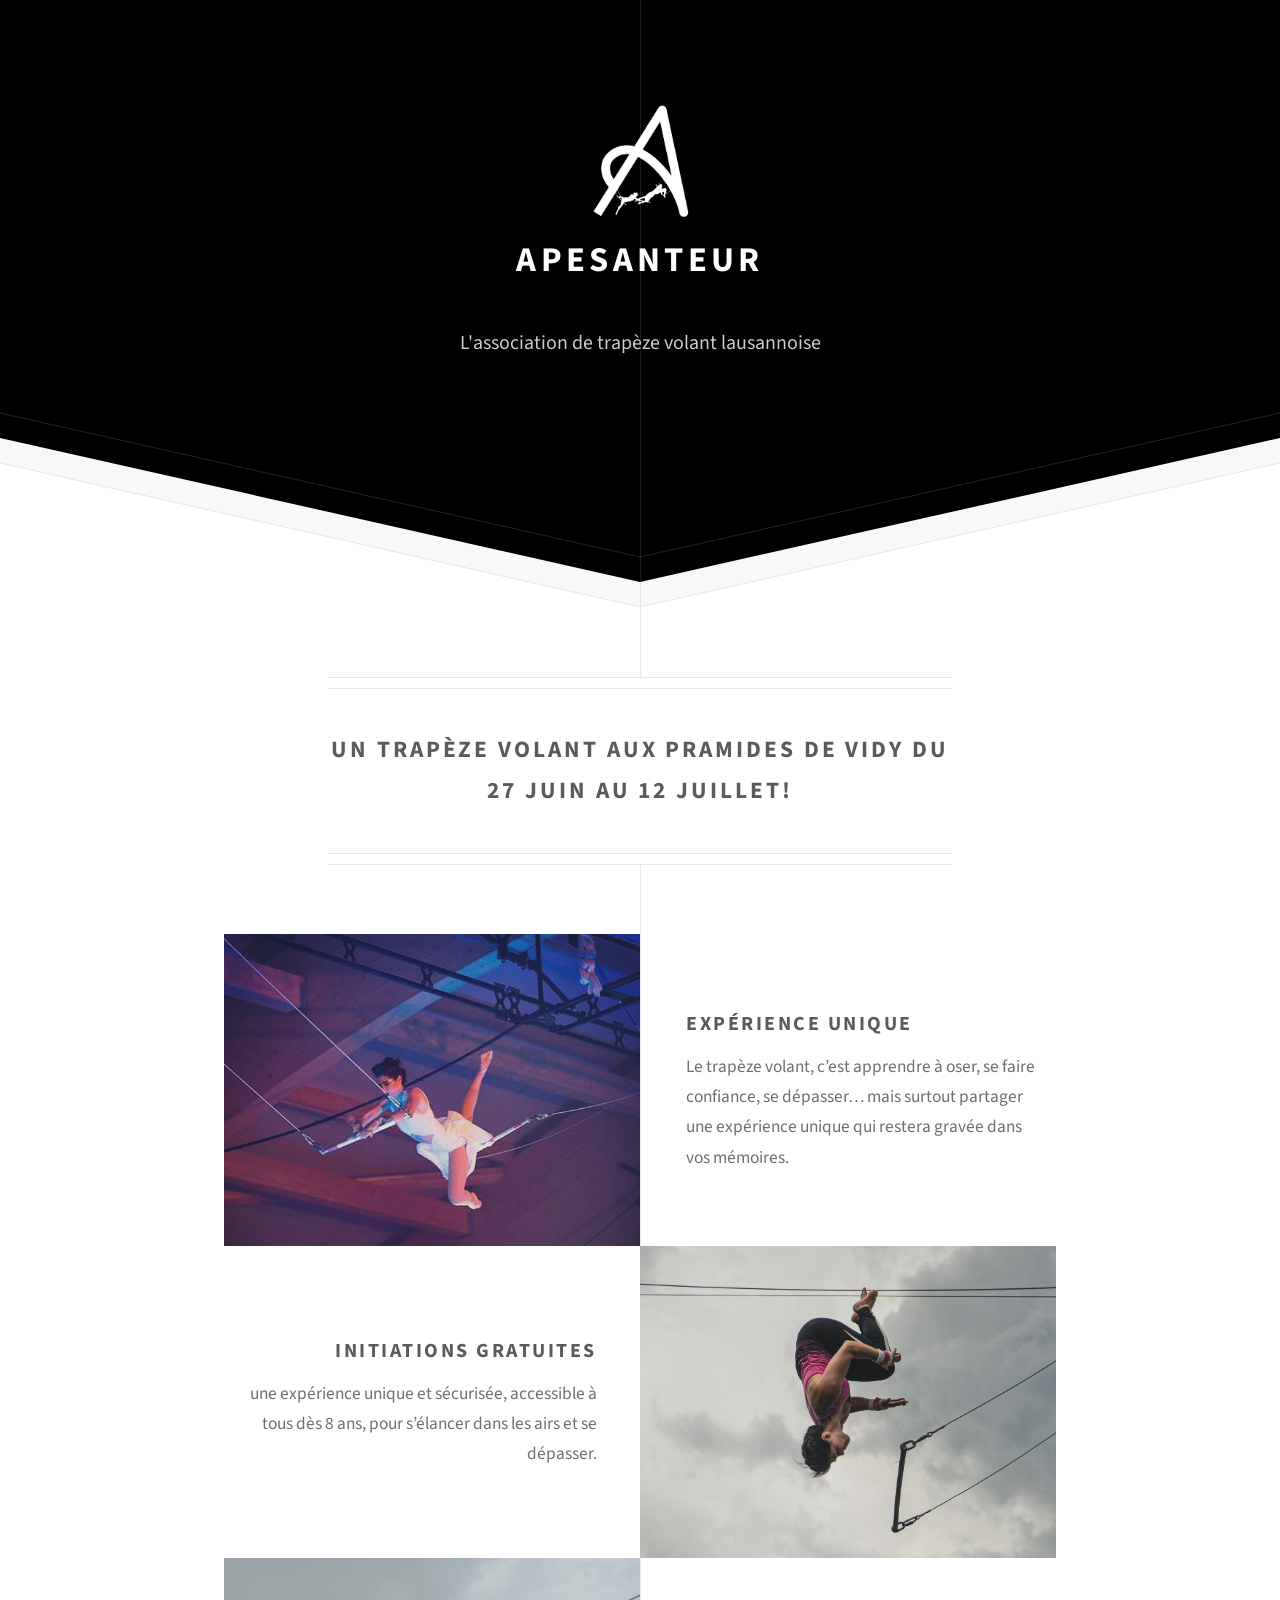
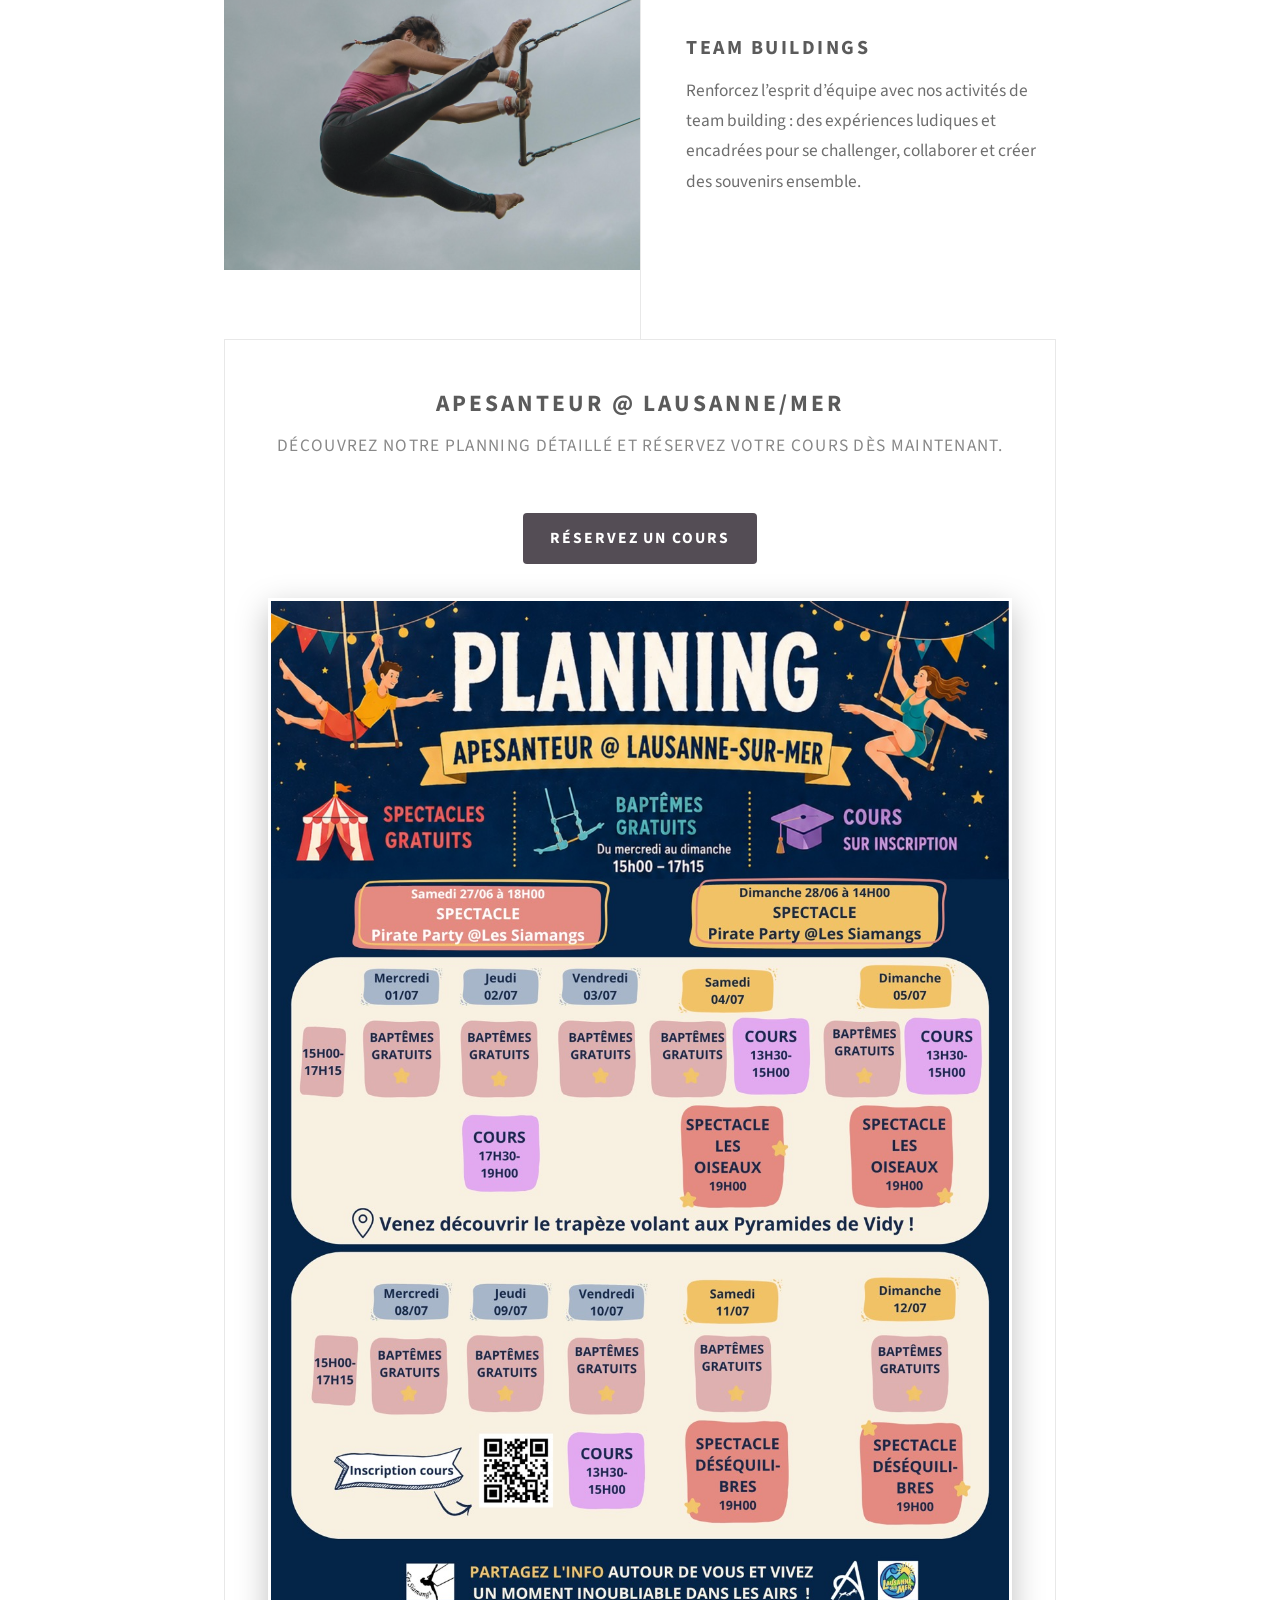
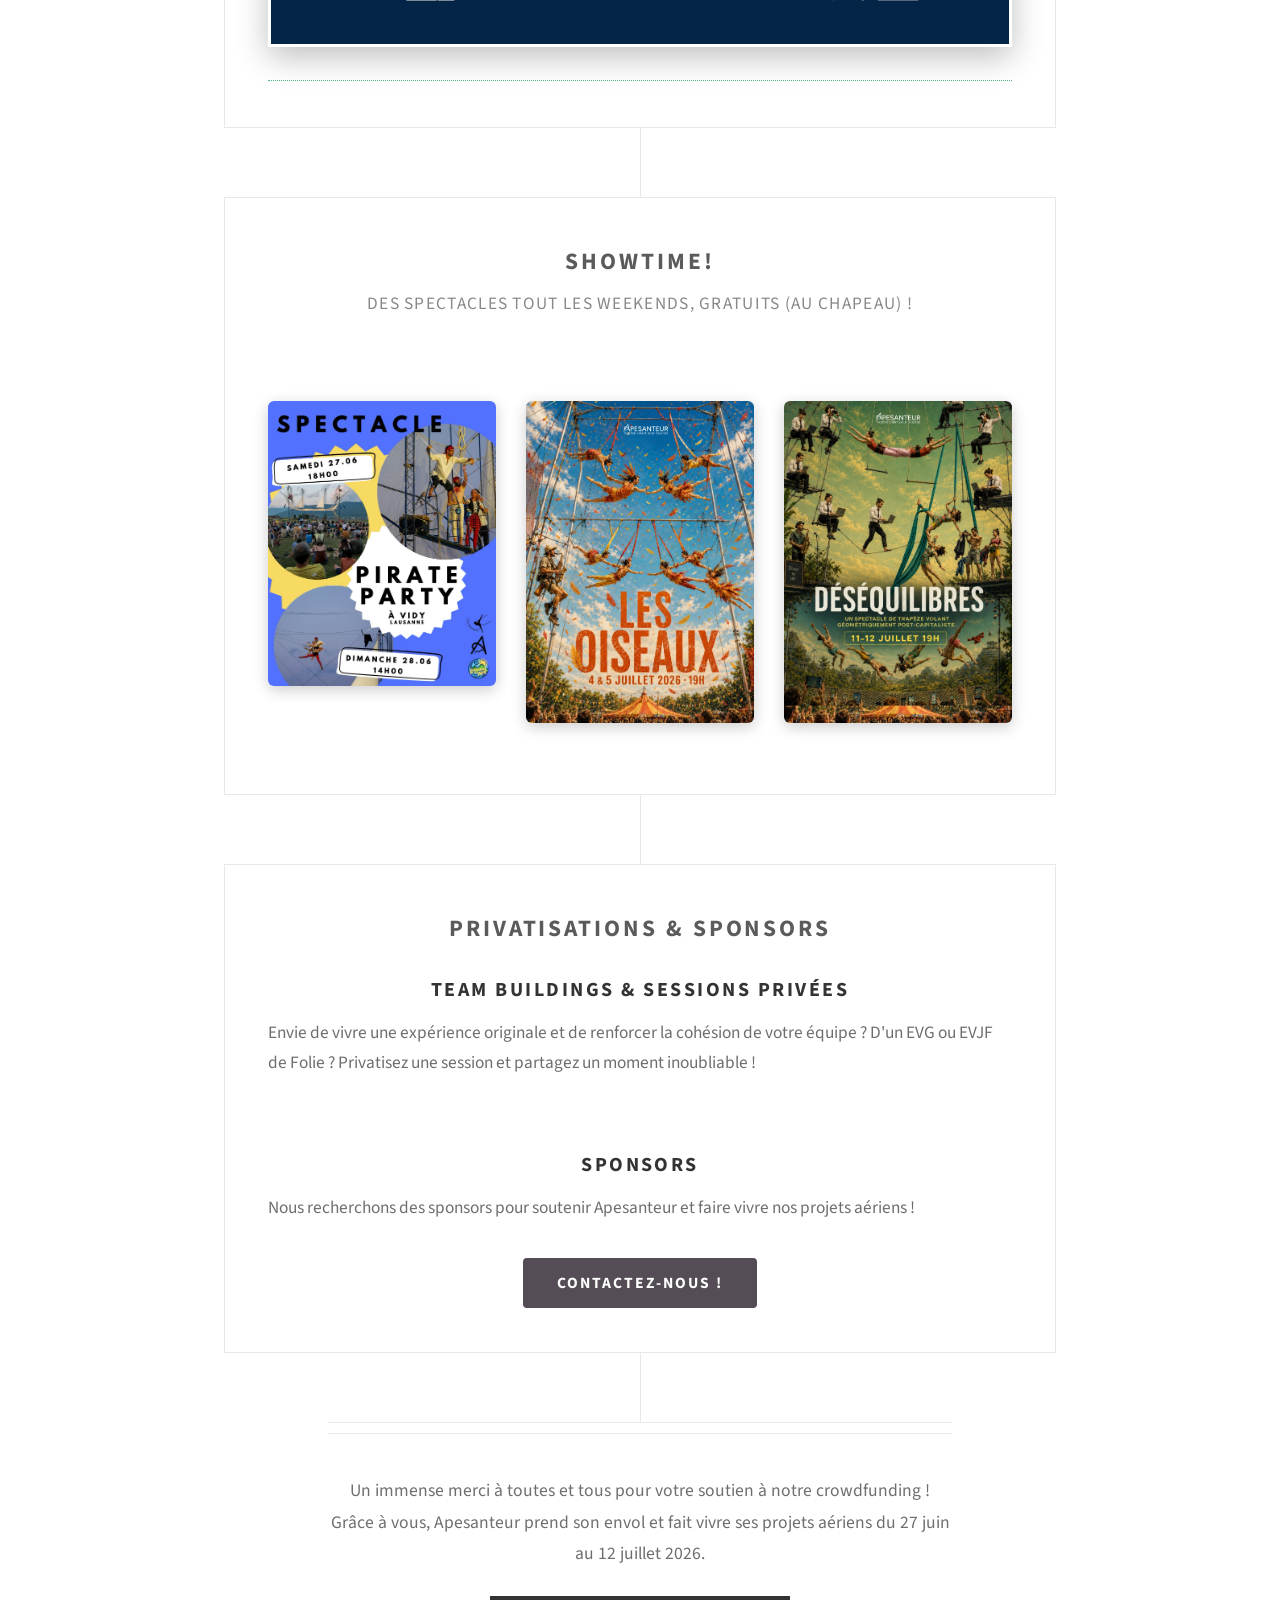
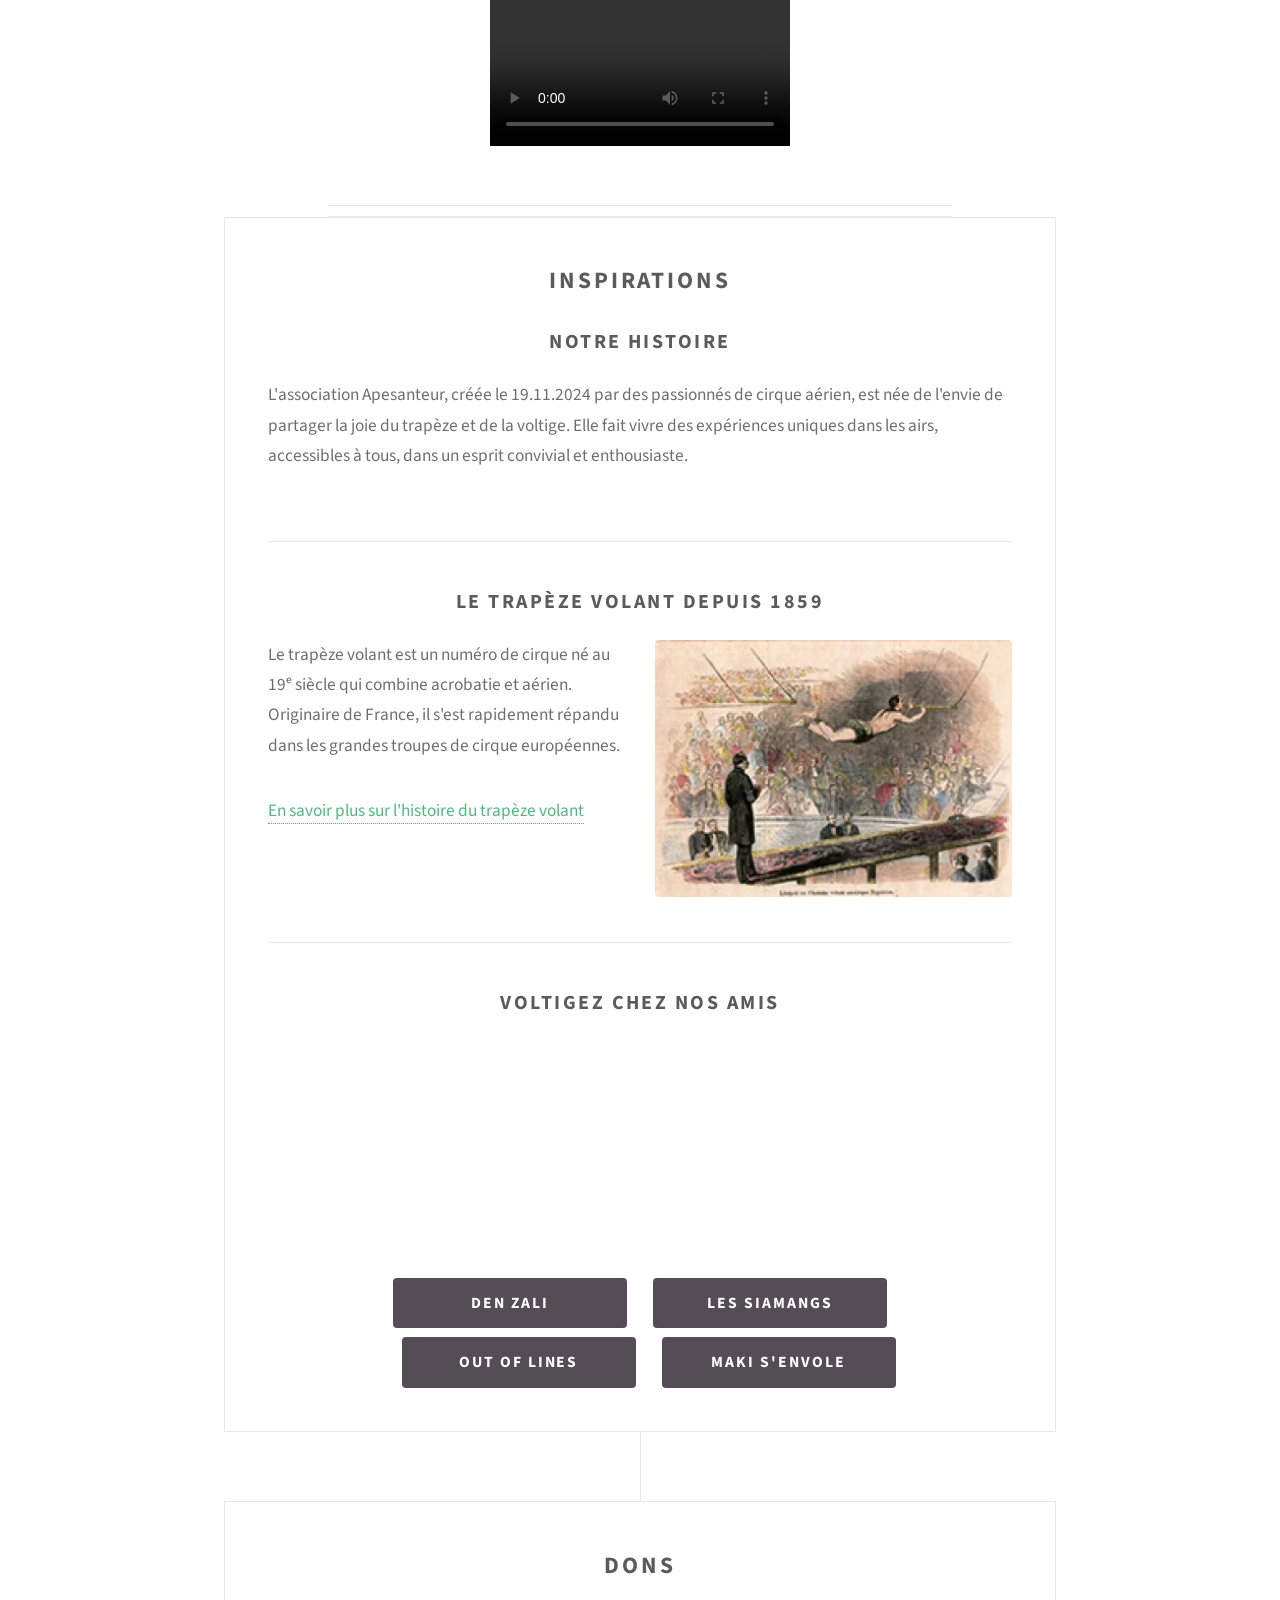
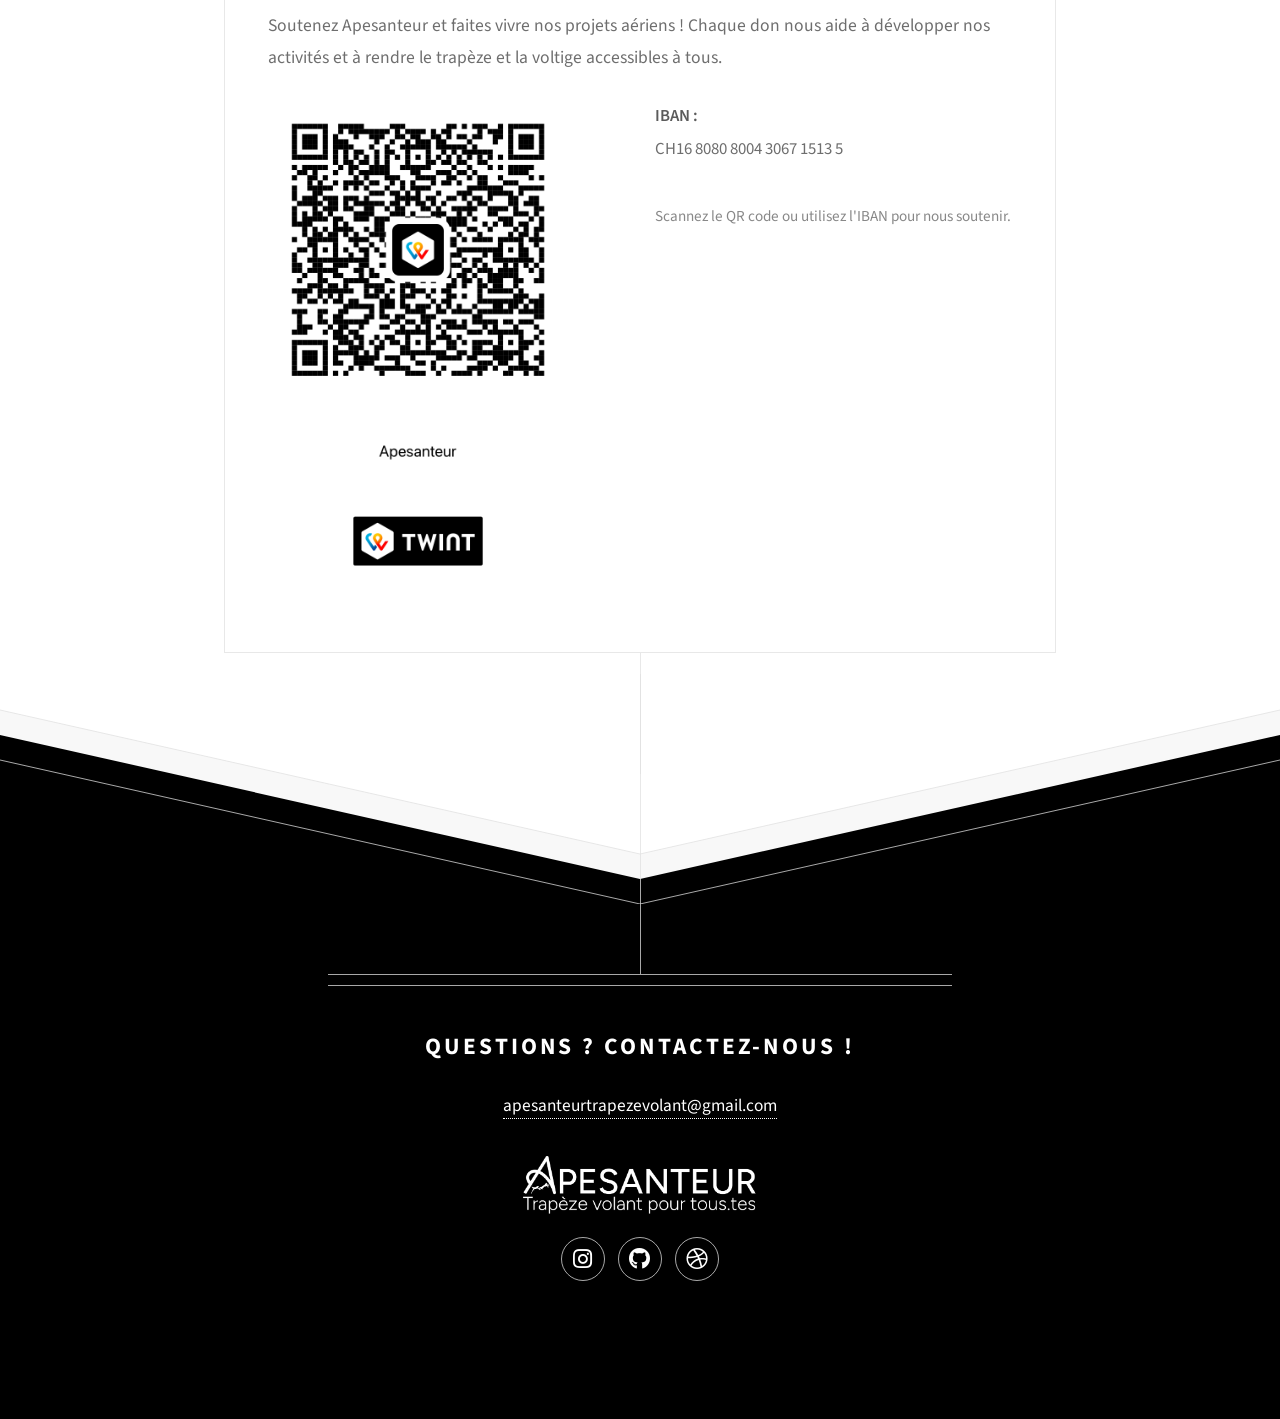
==== commit e3c8f7dc: "add showtime section" ====
--- a/index.html
+++ b/index.html
@@ -25,7 +25,7 @@
 			<div id="main">
 
 				<header class="major container medium">
-					<h2> Petits & grands, osez l’inoubliable à Lausanne cet été, du 27 juin au 12 juillet!</h2>
+					<h2>Un trapèze volant aux Pramides de Vidy du 27 juin au 12 juillet!</h2>
 					<!--
 					<p>Tellus erat mauris ipsum fermentum<br />
 					etiam vivamus nunc nibh morbi.</p>
@@ -221,6 +221,24 @@
 
 						</div>
 					</section>
+
+<section class="box container">
+				<header>
+					<h2>Showtime!</h2>
+					<p>Des spectacles tout les weekends, gratuits (au chapeau) !</p>
+				</header>
+				<div class="row" style="margin-top:1.5em;">
+					<div class="col-4 col-12-mobilep" style="text-align:center; margin-bottom:1em;">
+						<img src="images/Pirates.jpg" alt="Pirates" style="width:100%; height:auto; border-radius:6px; box-shadow:0 4px 15px rgba(0,0,0,0.2);" />
+					</div>
+					<div class="col-4 col-12-mobilep" style="text-align:center; margin-bottom:1em;">
+						<img src="images/Les oiseaux.jpg" alt="Les oiseaux" style="width:100%; height:auto; border-radius:6px; box-shadow:0 4px 15px rgba(0,0,0,0.2);" />
+					</div>
+					<div class="col-4 col-12-mobilep" style="text-align:center; margin-bottom:1em;">
+						<img src="images/Déséquilibres.jpg" alt="Déséquilibres" style="width:100%; height:auto; border-radius:6px; box-shadow:0 4px 15px rgba(0,0,0,0.2);" />
+					</div>
+				</div>
+			</section>
 
 <section class="box container">
 				<header>
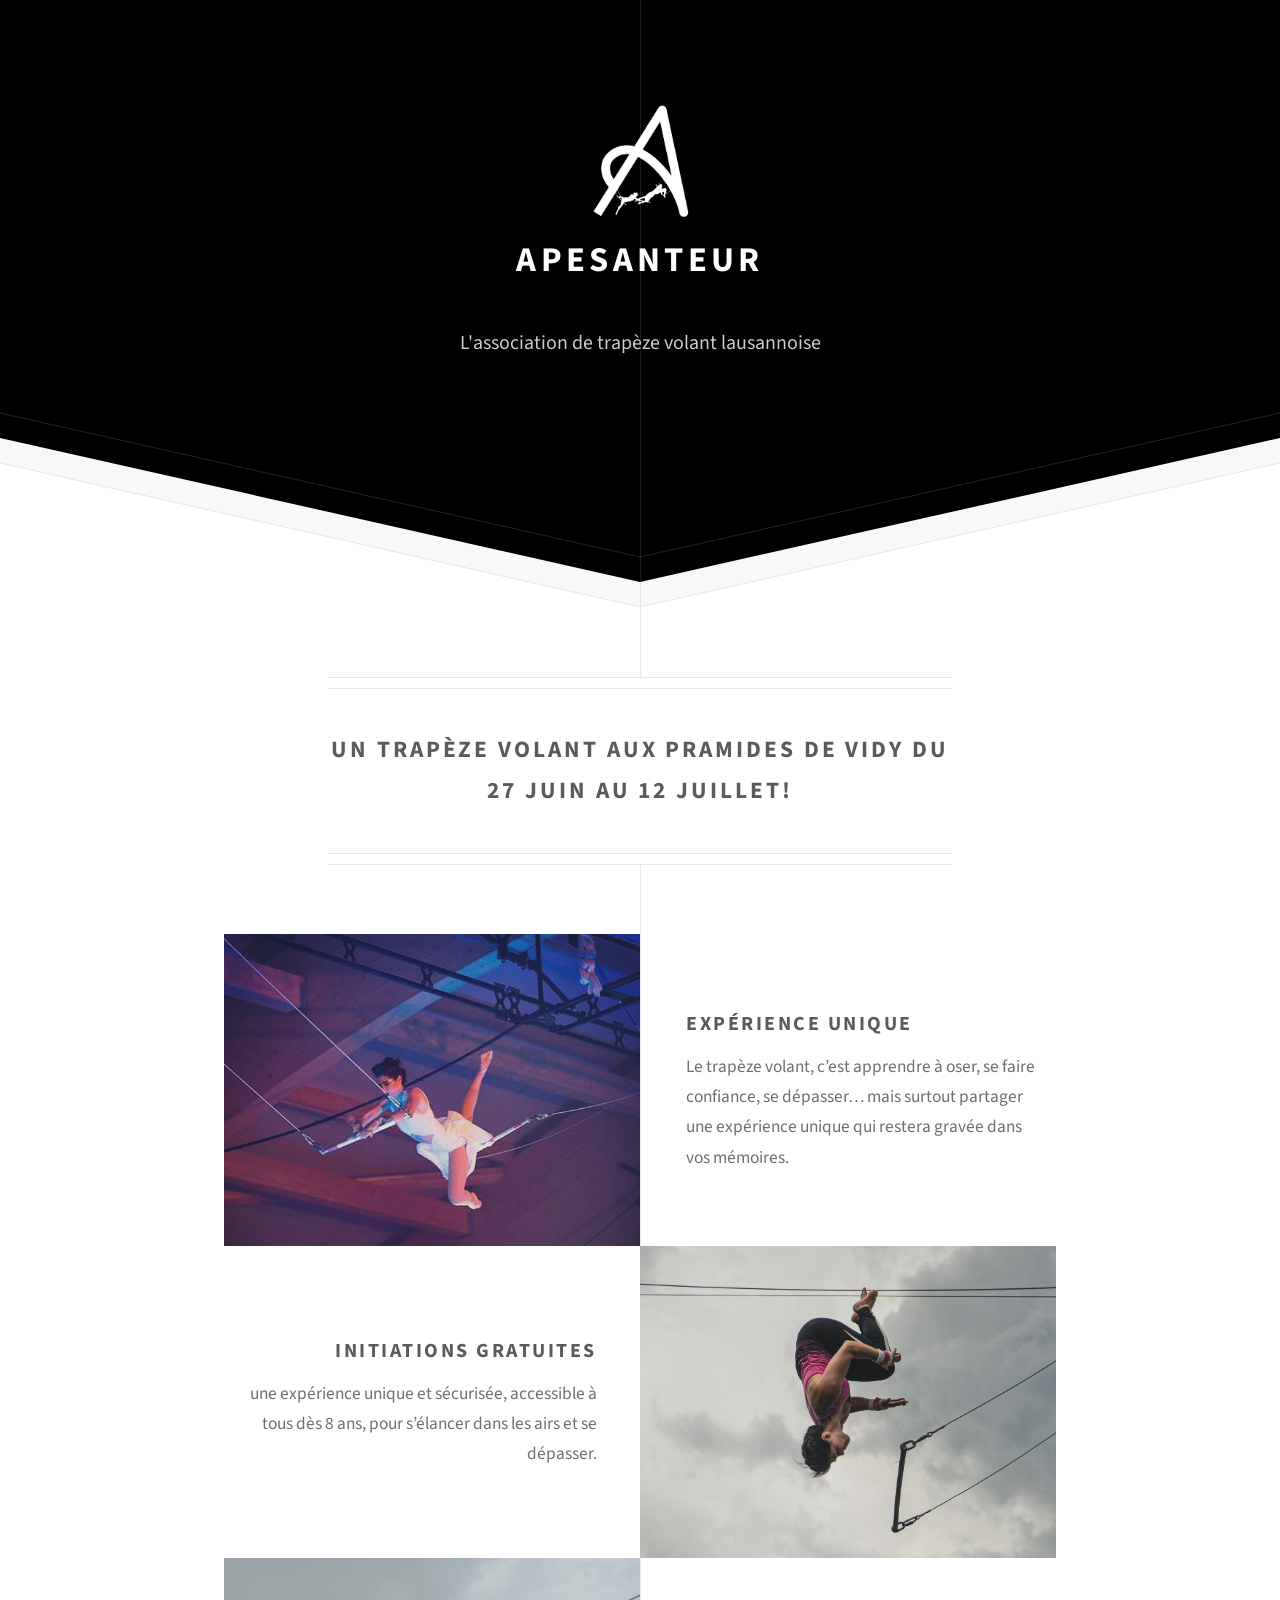
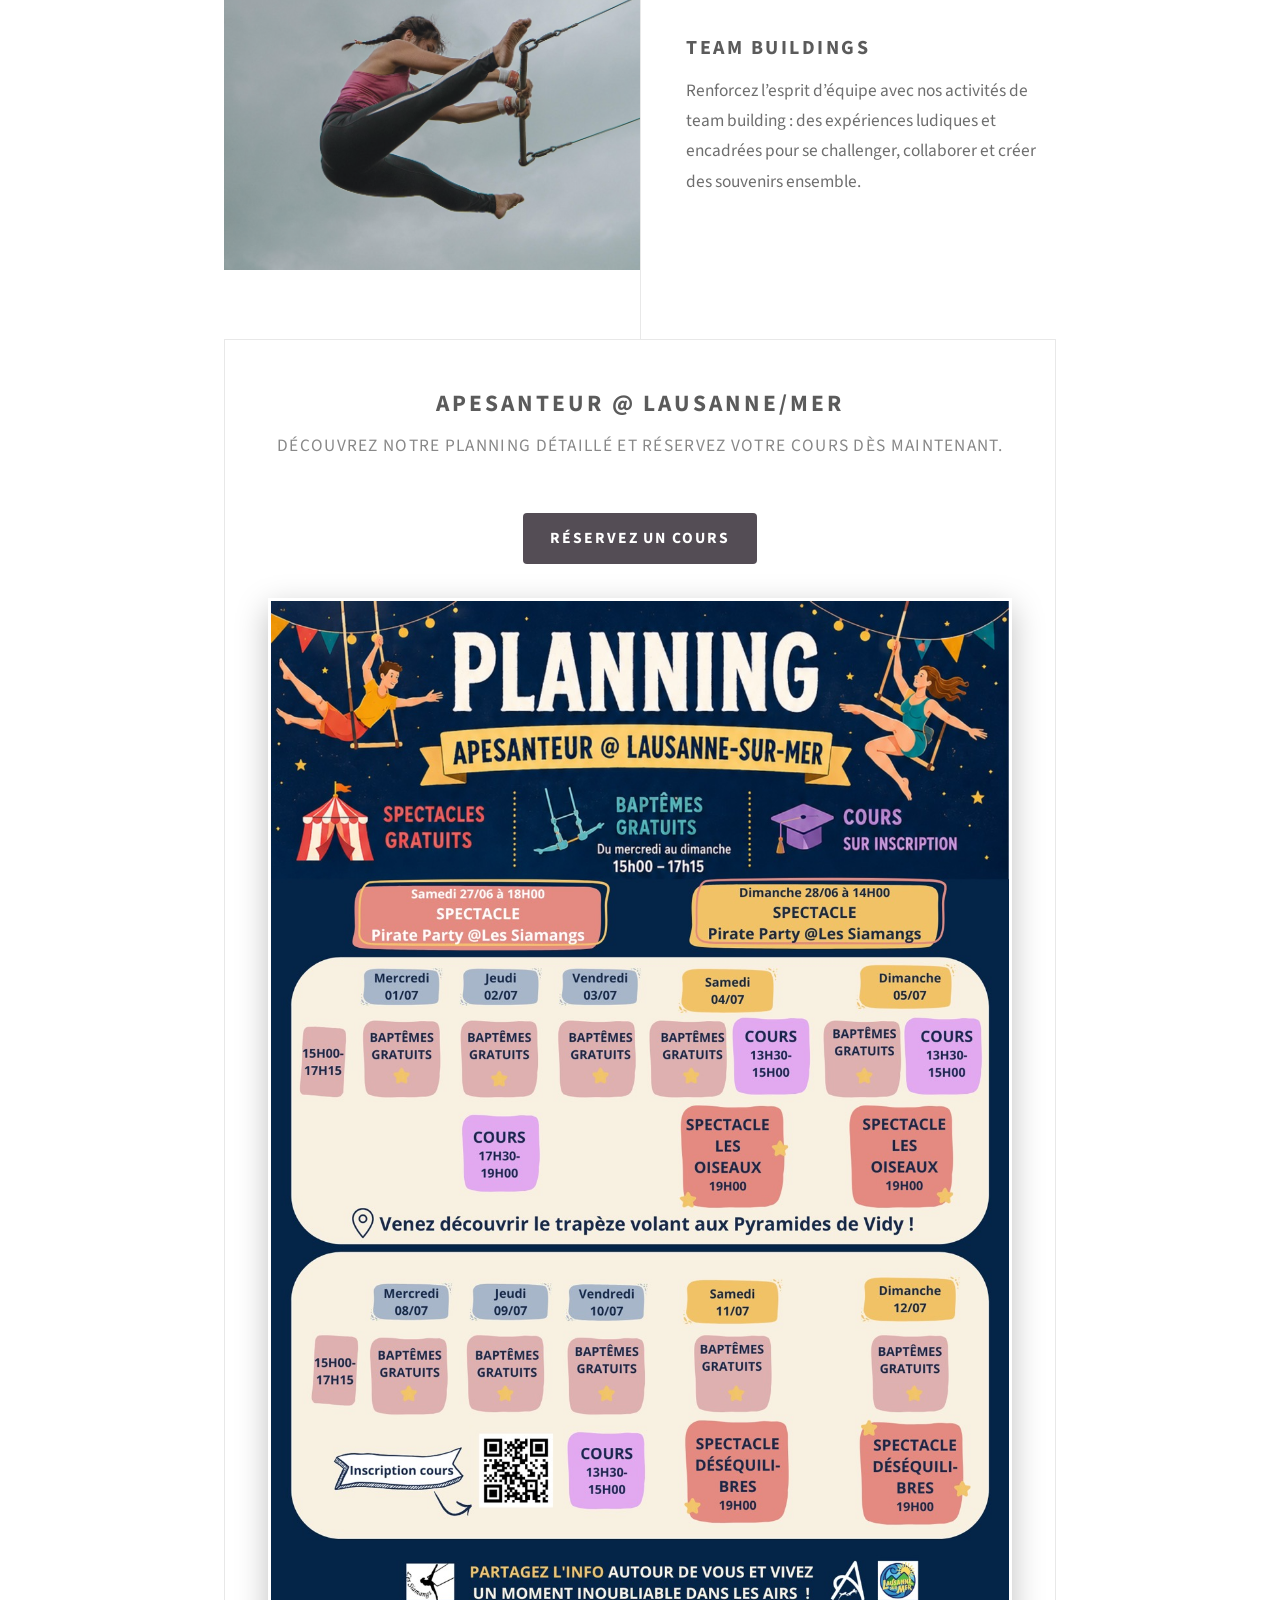
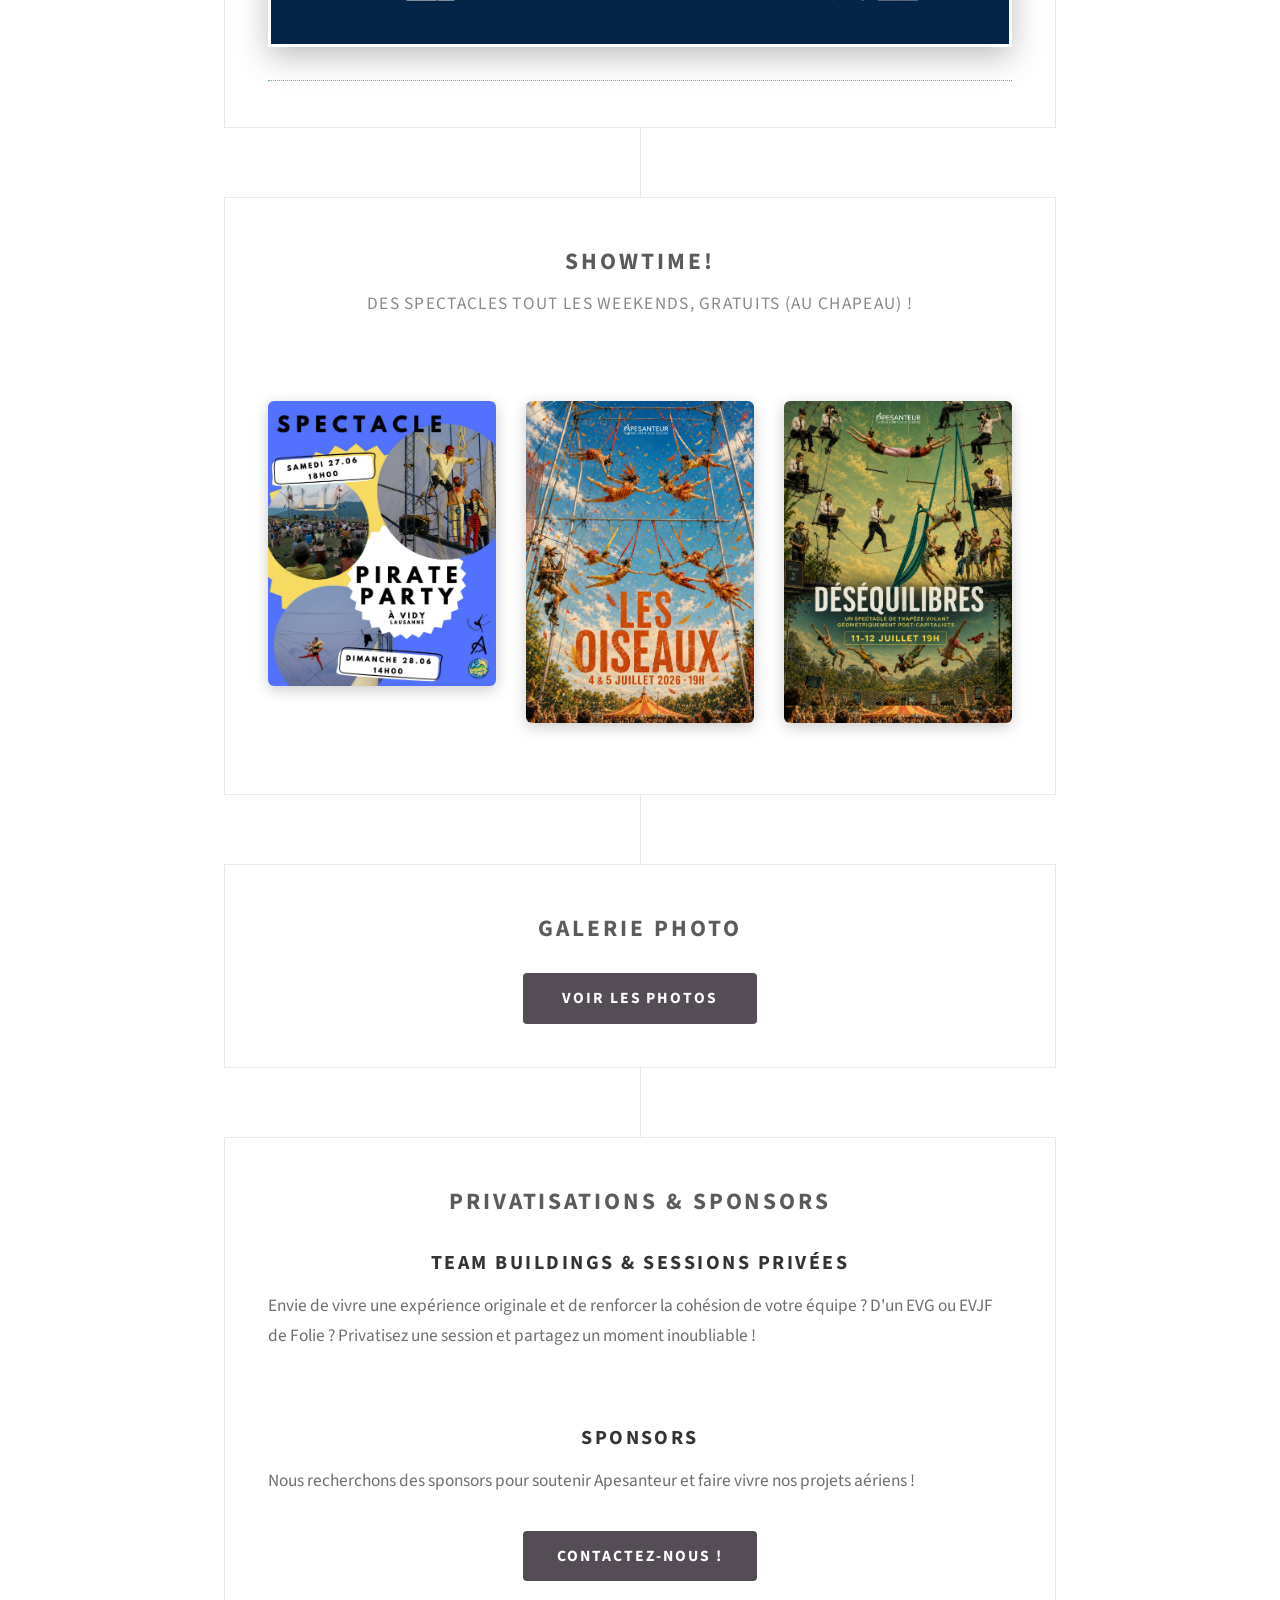
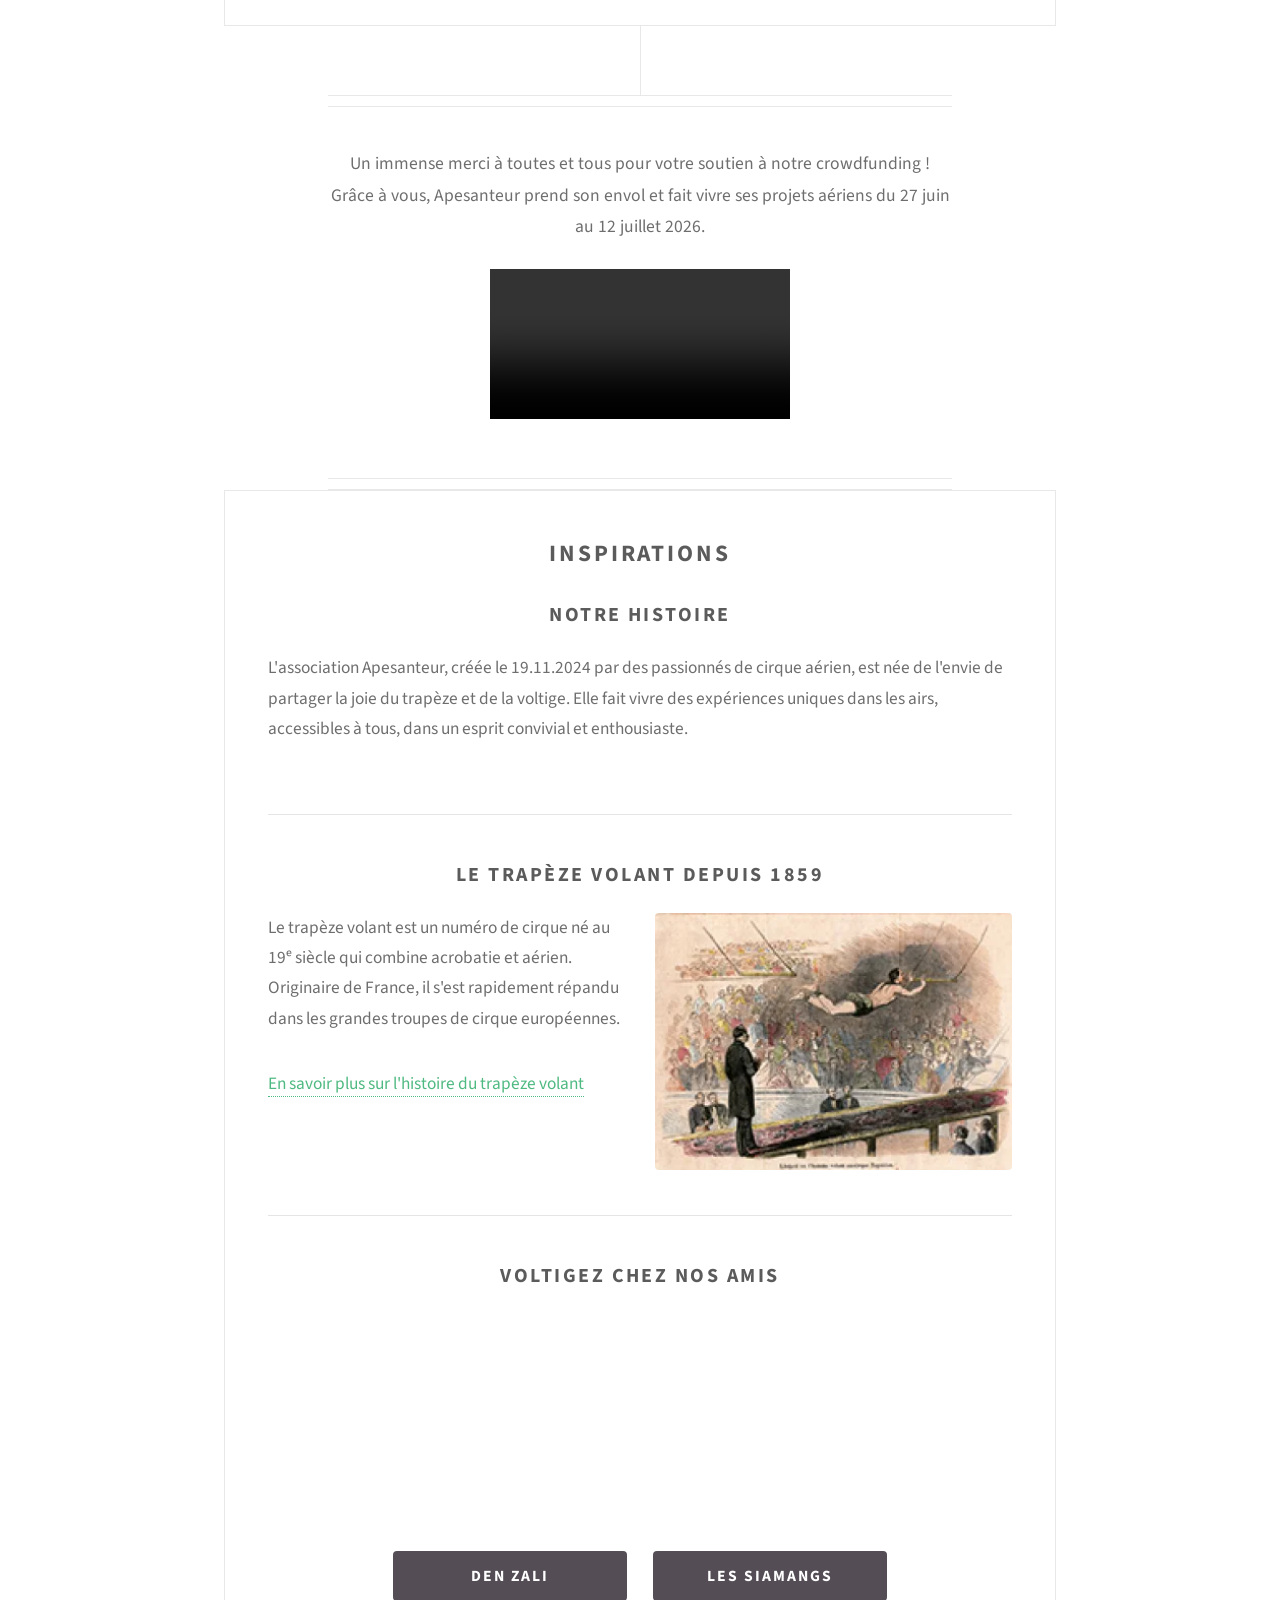
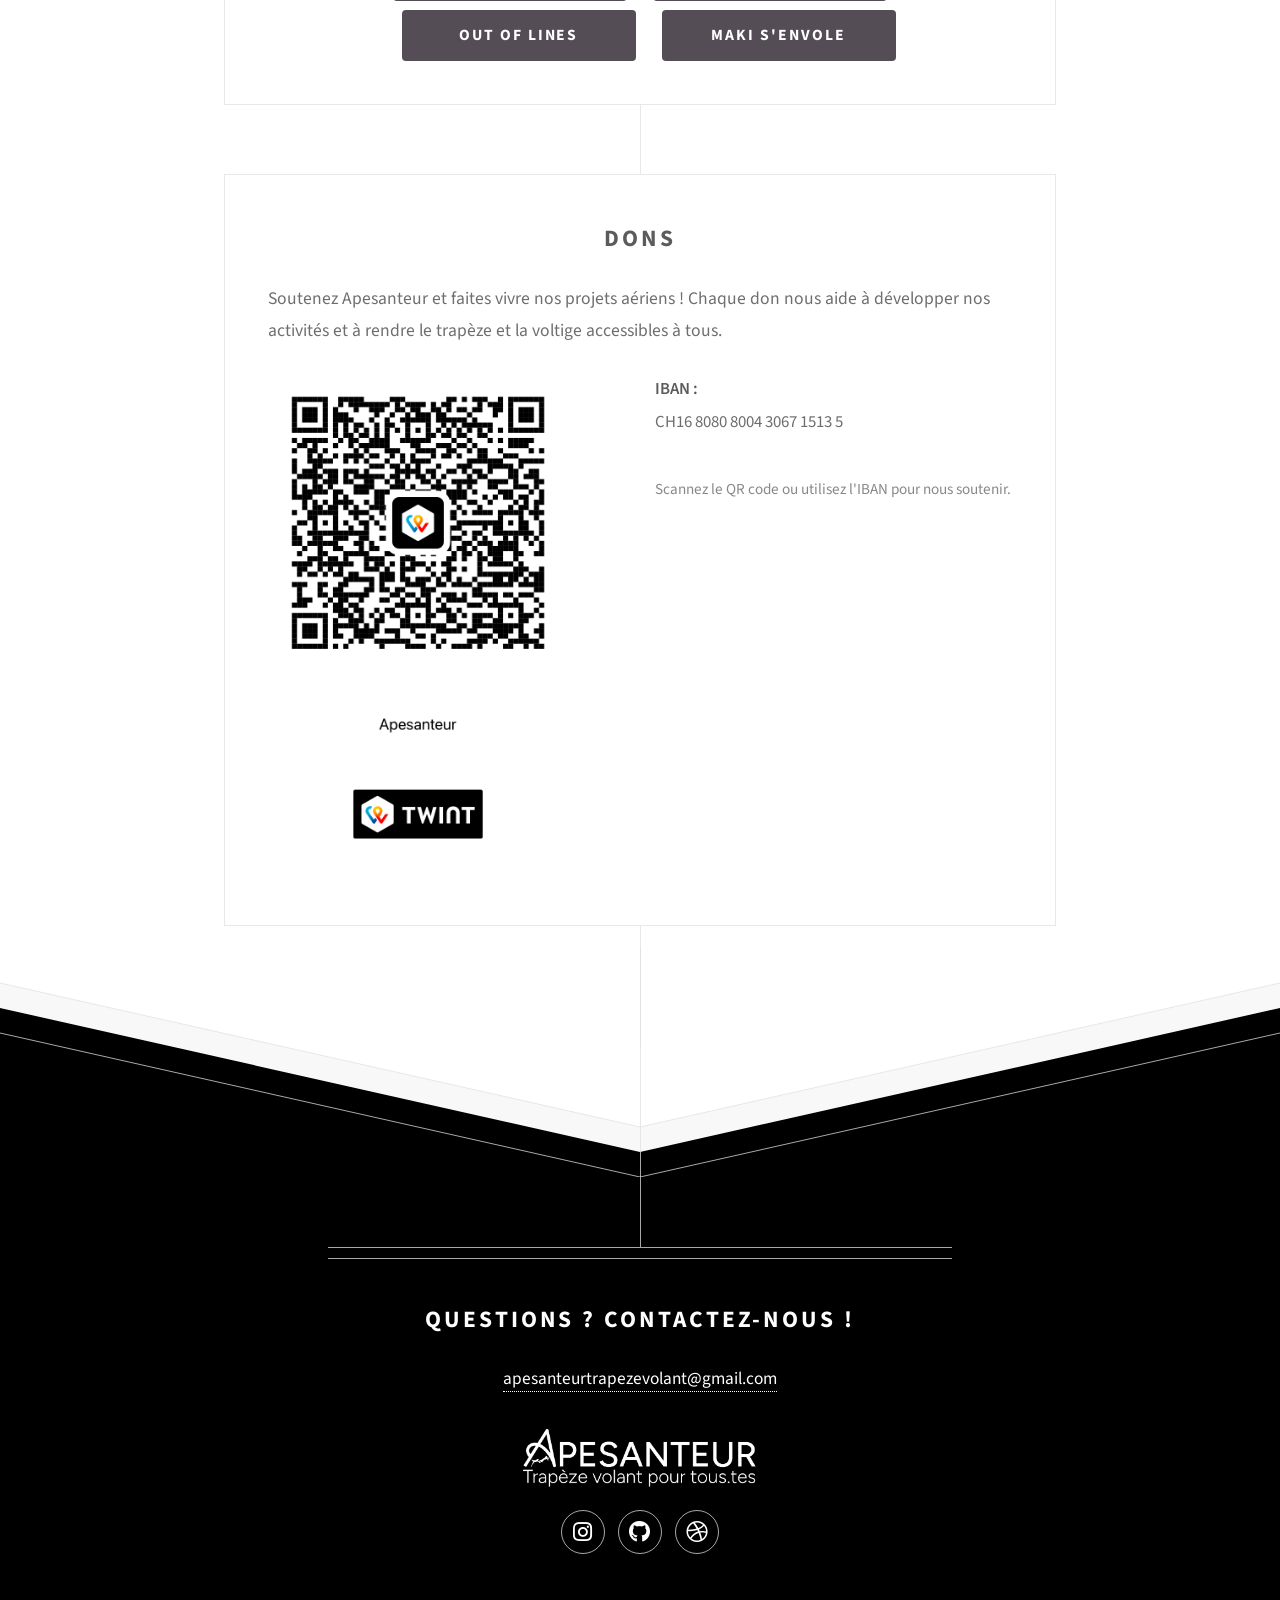
==== commit d1bfa3fa: "Added photo Gallery" ====
--- a/index.html
+++ b/index.html
@@ -242,6 +242,15 @@
 
 <section class="box container">
 				<header>
+					<h2>Galerie Photo</h2>
+				</header>
+				<ul class="actions special">
+					<li><a href="https://apesanteurtrapezevolant.pixieset.com/" class="button primary" target="_blank" rel="noopener">Voir les photos</a></li>
+				</ul>
+			</section>
+
+<section class="box container">
+				<header>
 					<h2>Privatisations & Sponsors</h2>
 				</header>
 				
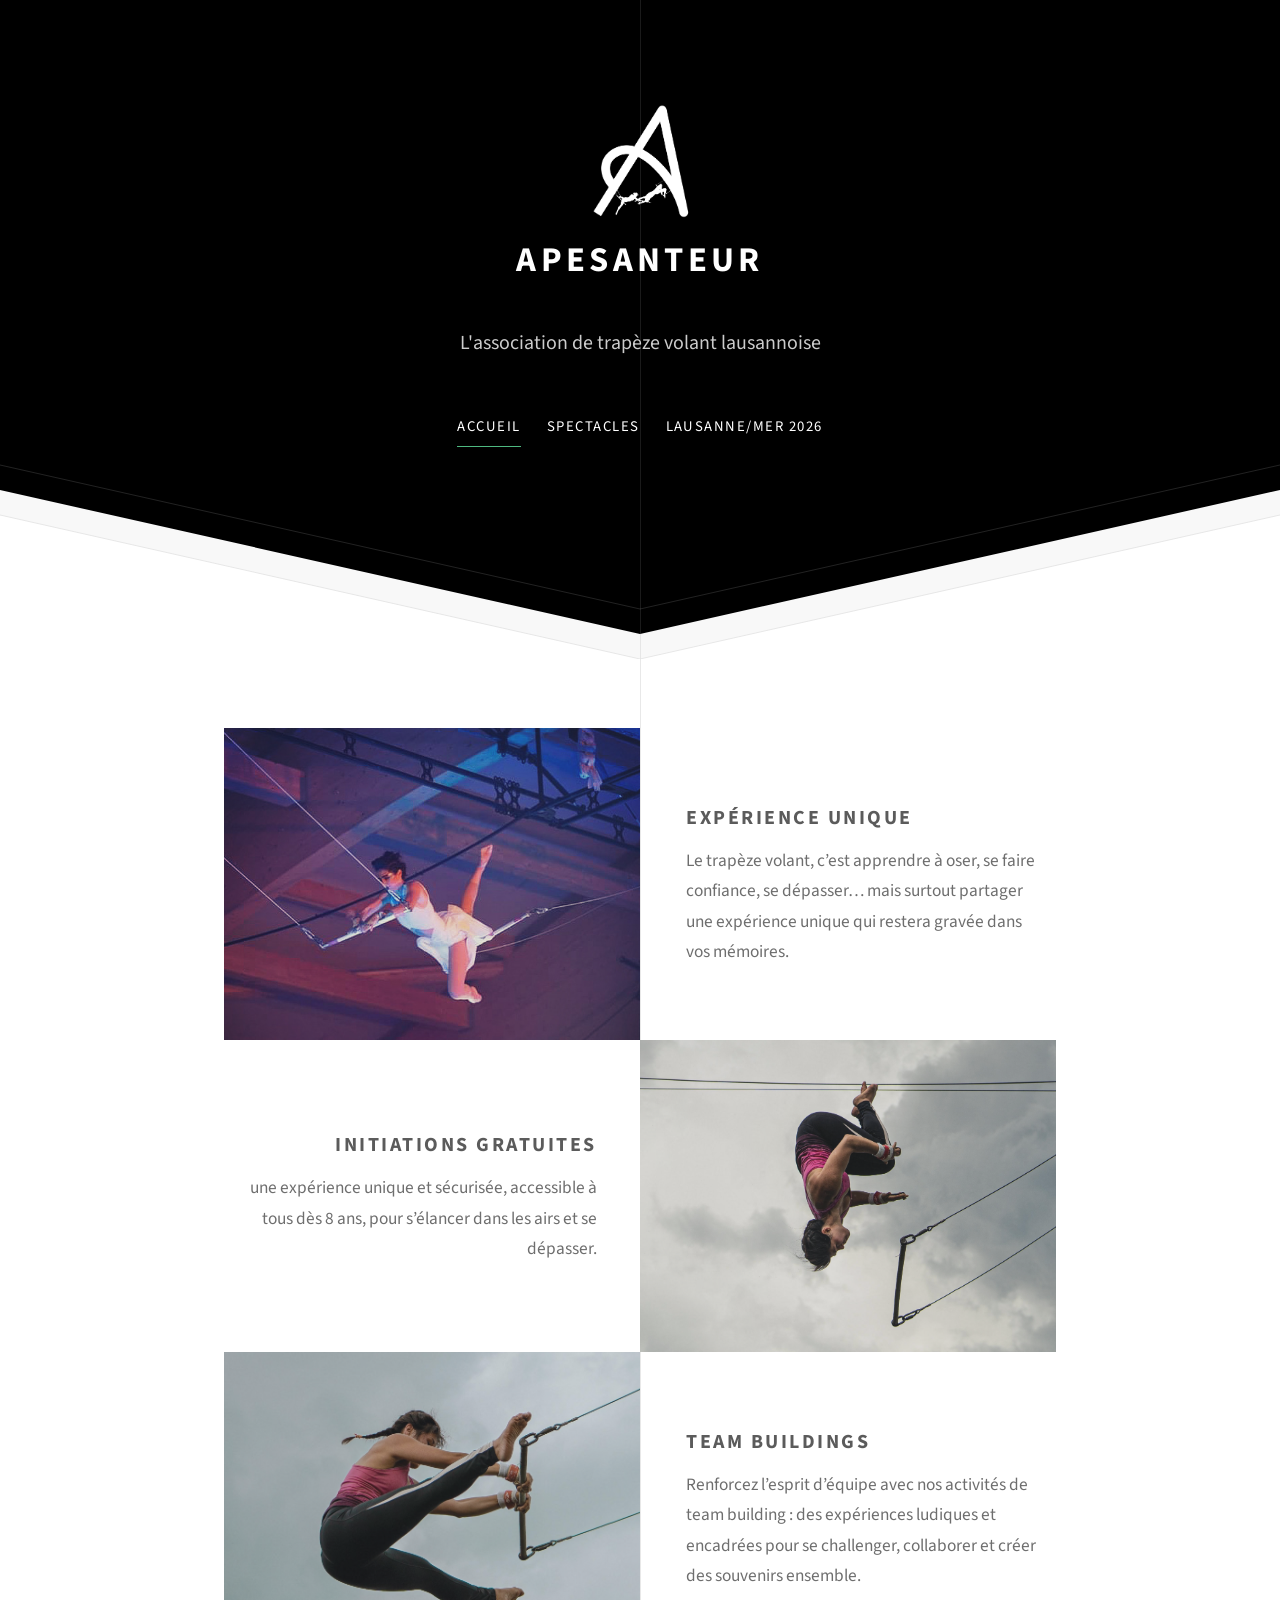
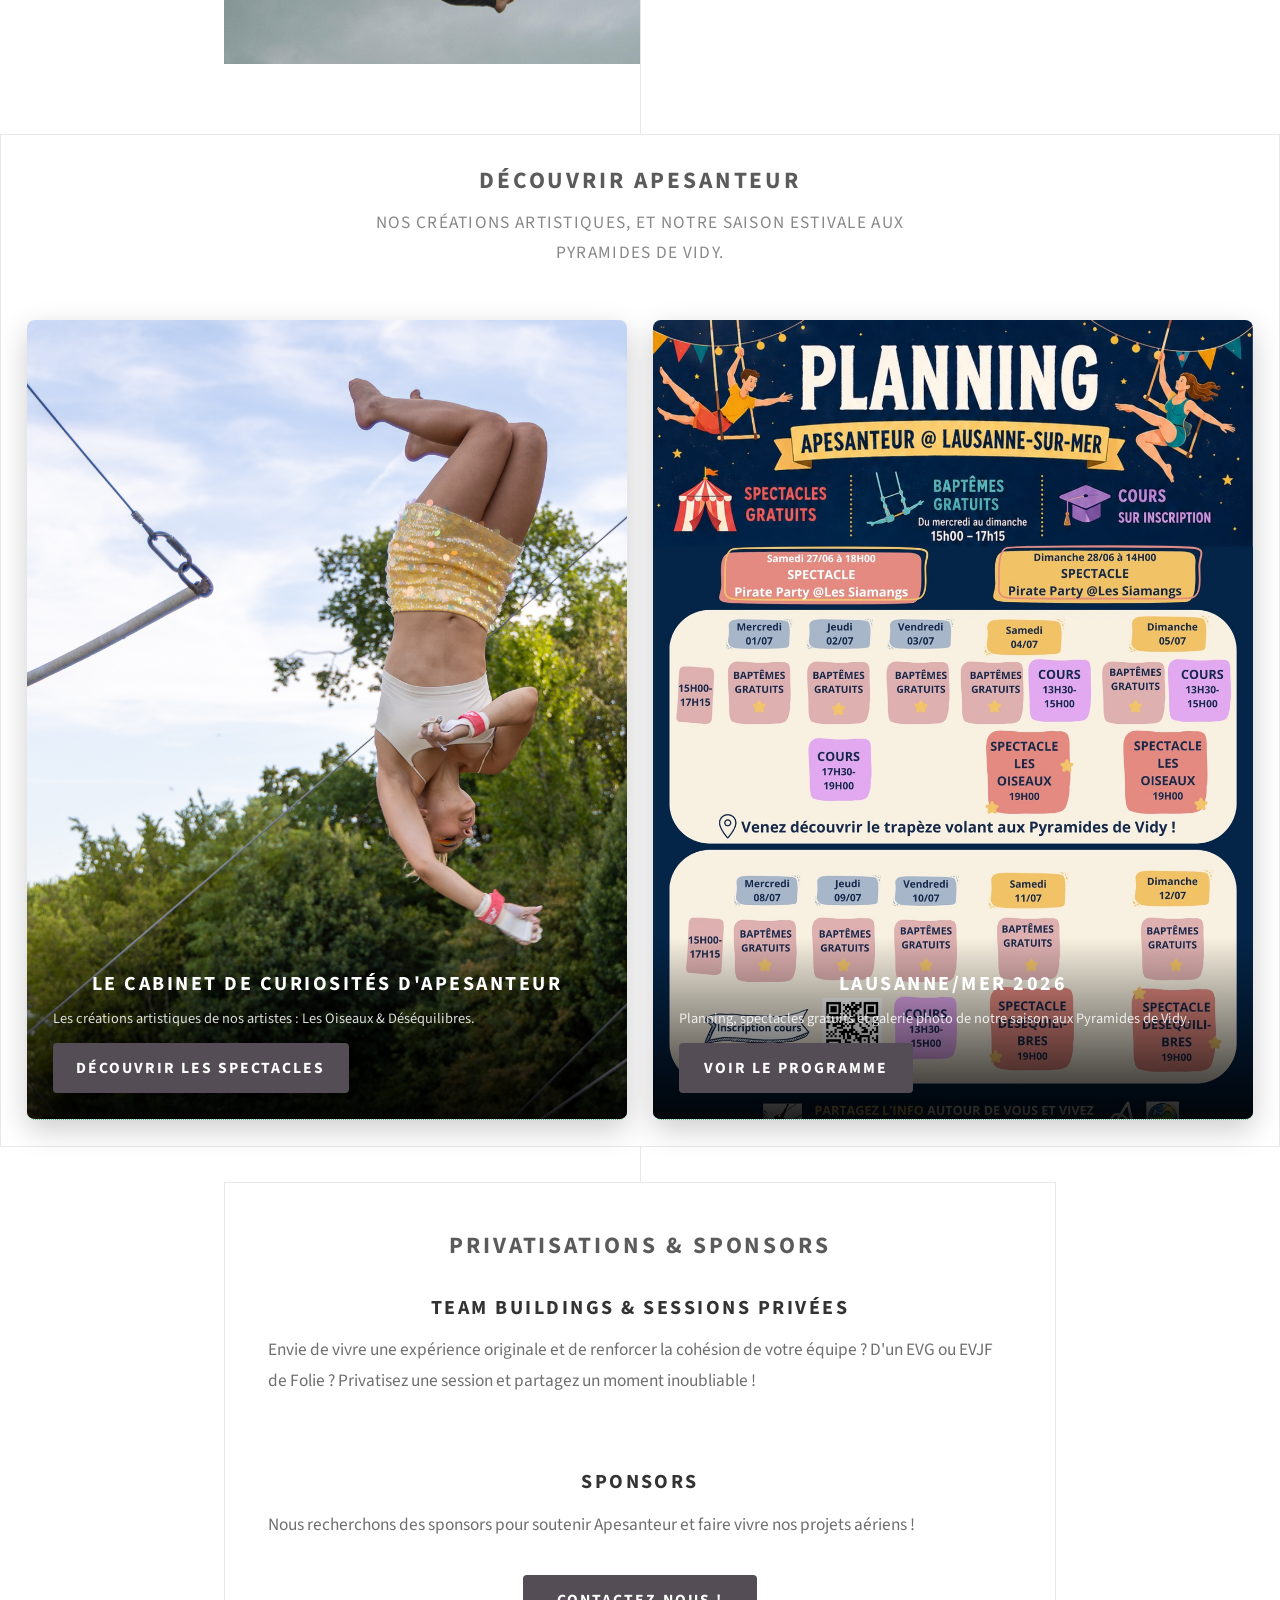
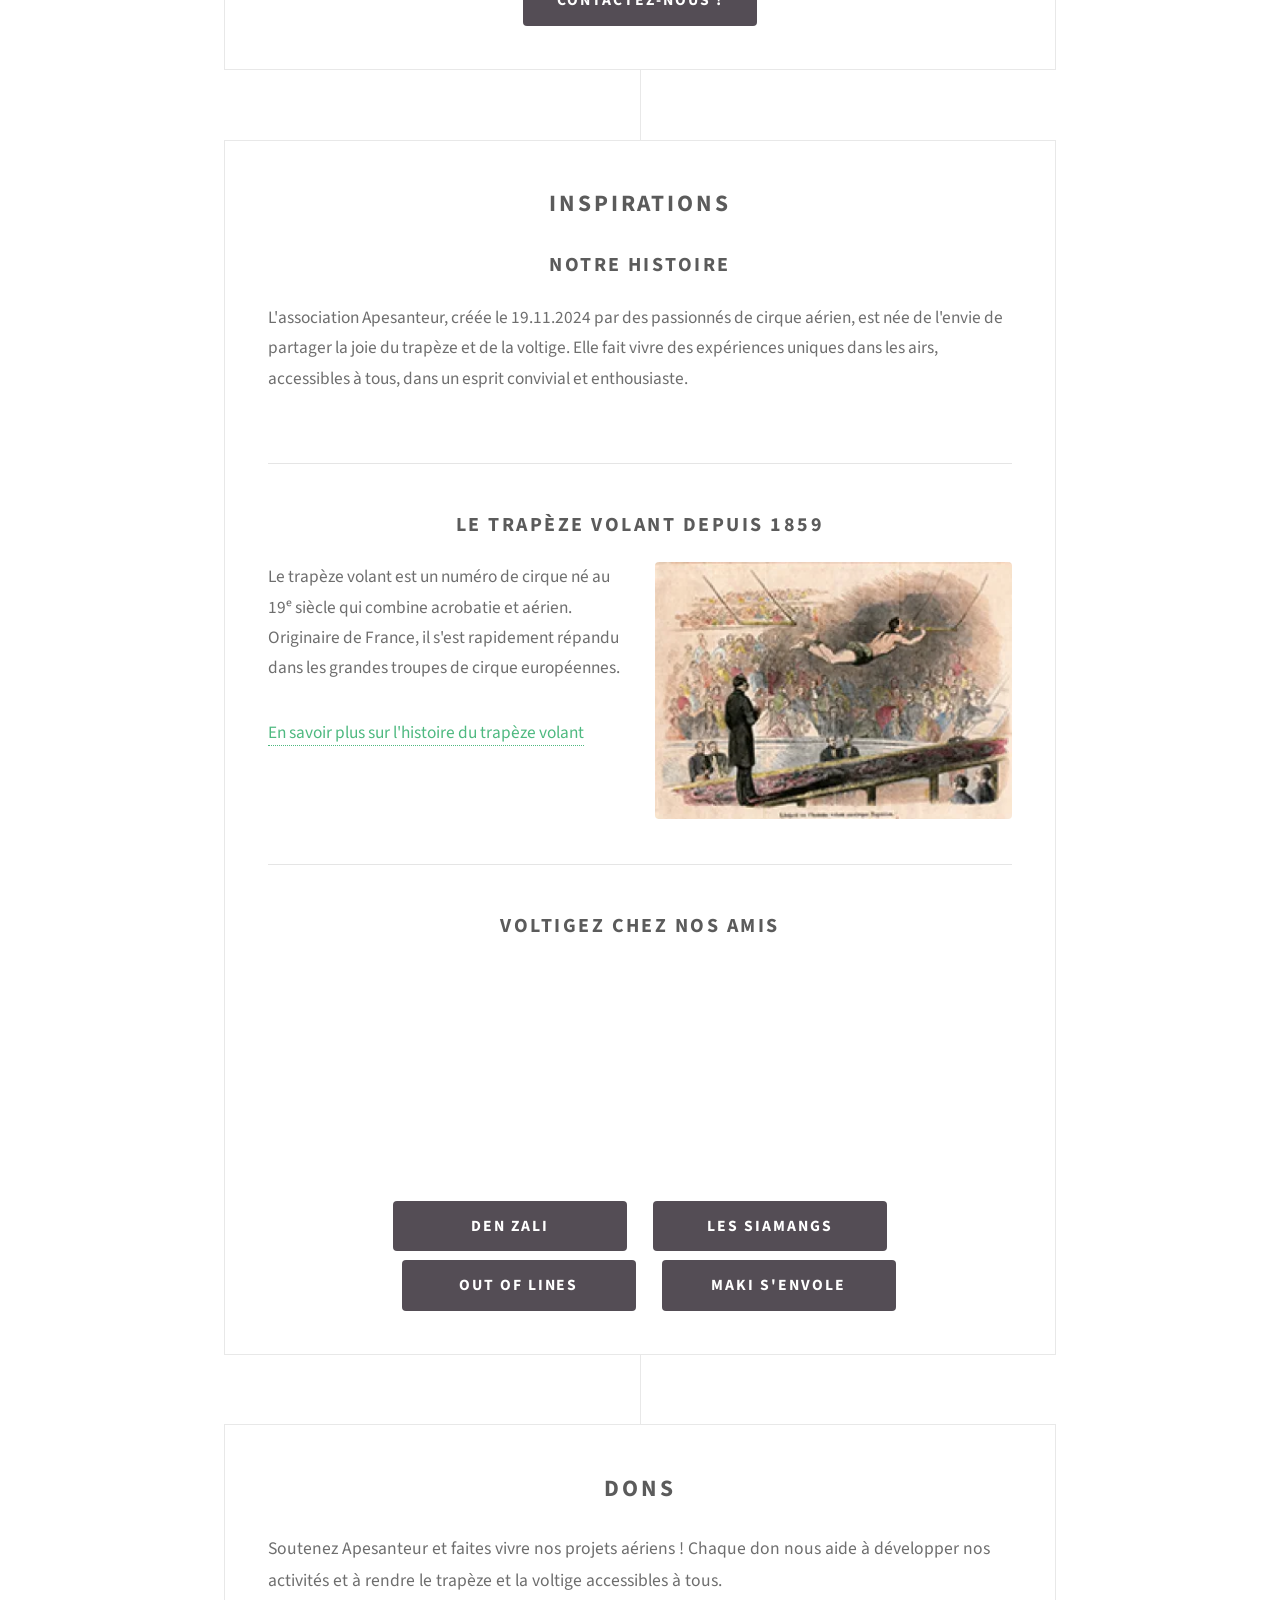
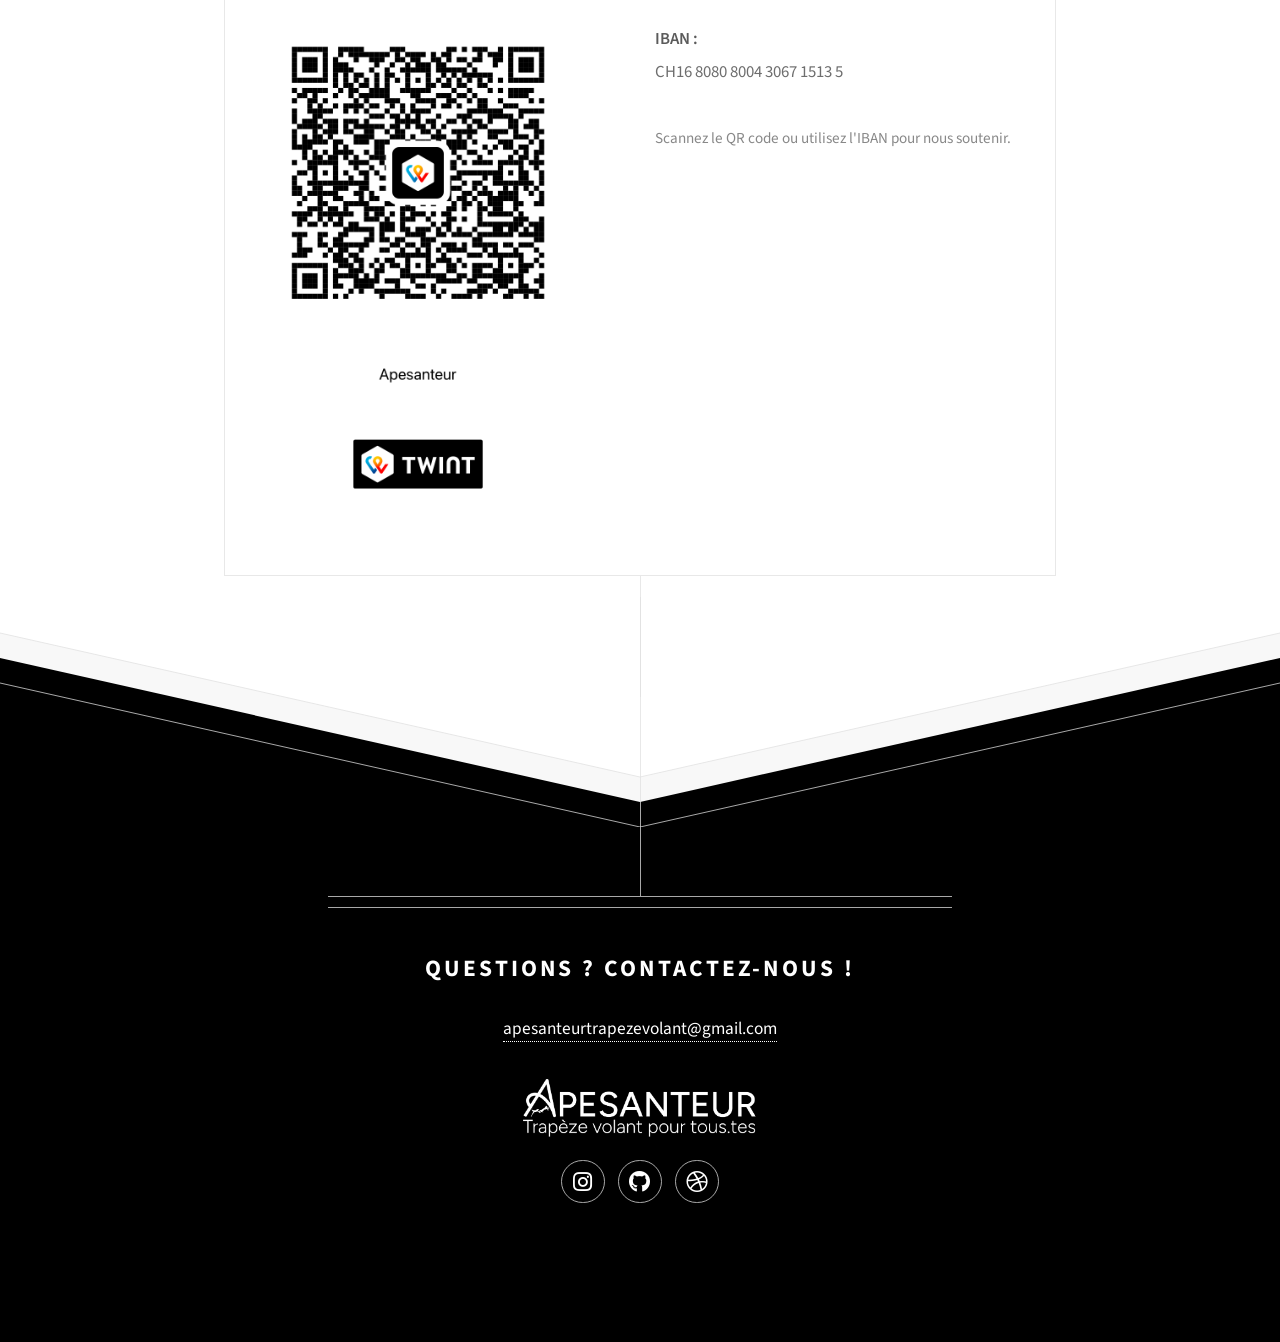
==== commit 07a135a8: "Restructure site into Home, Spectacles, and Lausanne/Mer 2026 sections - Split the single-page site " ====
--- a/index.html
+++ b/index.html
@@ -11,26 +11,26 @@
 		<meta name="viewport" content="width=device-width, initial-scale=1, user-scalable=no" />
 		<link rel="icon" href="logo/logo-black.png" />
 		<link rel="stylesheet" href="assets/css/main.css" />
+		<link rel="stylesheet" href="assets/css/custom.css" />
 	</head>
 	<body class="is-preload">
 
 		<!-- Header -->
 			<div id="header">
-				<img src="logo/logo-white.png" alt="Apesanteur logo" class="logo" style="width:3em; height:auto;" />
-				<h1>Apesanteur </h1>
+				<a href="index.html" class="home-link">
+					<img src="logo/logo-white.png" alt="Apesanteur logo" class="logo" style="width:3em; height:auto;" />
+				</a>
+				<h1><a href="index.html" class="home-link">Apesanteur</a></h1>
 				<p>L'association de trapèze volant lausannoise</p>
+				<nav id="nav-bar">
+					<a href="index.html" class="active">Accueil</a>
+					<a href="spectacles.html">Spectacles</a>
+					<a href="lausanne-mer.html">Lausanne/Mer 2026</a>
+				</nav>
 			</div>
 
 		<!-- Main -->
 			<div id="main">
-
-				<header class="major container medium">
-					<h2>Un trapèze volant aux Pramides de Vidy du 27 juin au 12 juillet!</h2>
-					<!--
-					<p>Tellus erat mauris ipsum fermentum<br />
-					etiam vivamus nunc nibh morbi.</p>
-					-->
-				</header>
 
 				<div class="box alt container">
 					<section class="feature left">
@@ -206,48 +206,30 @@
 				</div>
 				-->
 
-					<section class="box container" id="planning-section">
-						<header>
-							<h2>Apesanteur @ Lausanne/Mer</h2>
-							<p>Découvrez notre planning détaillé et réservez votre cours dès maintenant.</p>
-						</header>
-													<ul class="actions special" style="justify-content:center;">
-								<li><a href="https://docs.google.com/forms/d/e/1FAIpQLSdKSRd11aiP_mjGlYcYC1ufGdn-ibg5yS7IpQbmeZieYriXrg/viewform?pli=1" class="button primary">Réservez un cours</a></li>
-							</ul>
-						<div style="text-align:center;">
-							<a href="images/planning.jpg" target="_blank" rel="noopener">
-								<img src="images/planning.jpg" alt="Planning Apesanteur" style="width:100%; height:auto; border: 3px solid #fff; box-shadow: 0 10px 30px rgba(0,0,0,0.25); margin-bottom:1.5em;" />
+					<section class="box compact wide-container">
+						<header class="container medium">
+							<h2>Découvrir Apesanteur</h2>
+							<p>Nos créations artistiques, et notre saison estivale aux Pyramides de Vidy.</p>
+						</header>
+						<div class="card-grid">
+							<a class="card-grid-item" href="spectacles.html">
+								<img src="images/lesoiseaux/Apesanteur-100.jpg" alt="Le Cabinet de Curiosités d'Apesanteur" />
+								<div class="card-overlay">
+									<h3>Le Cabinet de Curiosités d'Apesanteur</h3>
+									<p>Les créations artistiques de nos artistes : Les Oiseaux &amp; Déséquilibres.</p>
+									<span class="button primary">Découvrir les spectacles</span>
+								</div>
 							</a>
-
-						</div>
-					</section>
-
-<section class="box container">
-				<header>
-					<h2>Showtime!</h2>
-					<p>Des spectacles tout les weekends, gratuits (au chapeau) !</p>
-				</header>
-				<div class="row" style="margin-top:1.5em;">
-					<div class="col-4 col-12-mobilep" style="text-align:center; margin-bottom:1em;">
-						<img src="images/Pirates.jpg" alt="Pirates" style="width:100%; height:auto; border-radius:6px; box-shadow:0 4px 15px rgba(0,0,0,0.2);" />
-					</div>
-					<div class="col-4 col-12-mobilep" style="text-align:center; margin-bottom:1em;">
-						<img src="images/Les oiseaux.jpg" alt="Les oiseaux" style="width:100%; height:auto; border-radius:6px; box-shadow:0 4px 15px rgba(0,0,0,0.2);" />
-					</div>
-					<div class="col-4 col-12-mobilep" style="text-align:center; margin-bottom:1em;">
-						<img src="images/Déséquilibres.jpg" alt="Déséquilibres" style="width:100%; height:auto; border-radius:6px; box-shadow:0 4px 15px rgba(0,0,0,0.2);" />
-					</div>
-				</div>
-			</section>
-
-<section class="box container">
-				<header>
-					<h2>Galerie Photo</h2>
-				</header>
-				<ul class="actions special">
-					<li><a href="https://apesanteurtrapezevolant.pixieset.com/" class="button primary" target="_blank" rel="noopener">Voir les photos</a></li>
-				</ul>
-			</section>
+							<a class="card-grid-item" href="lausanne-mer.html">
+								<img src="images/planning.jpg" alt="Lausanne/Mer 2026" style="object-position: top;" />
+								<div class="card-overlay">
+									<h3>Lausanne/Mer 2026</h3>
+									<p>Planning, spectacles gratuits et galerie photo de notre saison aux Pyramides de Vidy.</p>
+									<span class="button primary">Voir le programme</span>
+								</div>
+							</a>
+						</div>
+					</section>
 
 <section class="box container">
 				<header>
@@ -269,19 +251,6 @@
 					</ul>
 				</div>
 			</section>
-
-				<footer class="major container medium">
-					<p style="font-size:1.1rem; line-height:1.8; margin-bottom:1.5em;">
-						Un immense merci à toutes et tous pour votre soutien à notre crowdfunding ! Grâce à vous, Apesanteur prend son envol et fait vivre ses projets aériens du 27 juin au 12 juillet 2026.
-					</p>
-						<video id="crowdfund-video" controls loop autoplay playsinline style="max-width:100%;display:block;margin:1em auto;">
-					<source src="images/video_crowdfunding.mp4" type="video/mp4">
-					Votre navigateur ne supporte pas la vidéo.
-				</video>					<ul class="actions special">
-					</ul>
-				</footer>
-
-			
 
 			<section class="box container" id="inspirations">
 				<header>
@@ -383,24 +352,6 @@
 			<script src="assets/js/breakpoints.min.js"></script>
 			<script src="assets/js/util.js"></script>
 			<script src="assets/js/main.js"></script>
-		<script>
-			// play/pause crowdfunding video when it scrolls into view
-			(function(){
-				var vid = document.getElementById('crowdfund-video');
-				if (!vid) return;
-				vid.muted = false;
-				var observer = new IntersectionObserver(function(entries){
-					entries.forEach(function(e){
-						if(e.isIntersecting) {
-							vid.play().catch(function(){});
-						} else {
-							vid.pause();
-						}
-					});
-				}, {threshold: 0.5});
-				observer.observe(vid);
-			})();
-		</script>
 
 	</body>
 </html>
--- a/assets/css/custom.css
+++ b/assets/css/custom.css
@@ -0,0 +1,361 @@
+/* ---------------------------------------------------------
+   Custom additions for Apesanteur (shows section, gallery,
+   lightbox, nav). Kept separate from the generated main.css
+   so template updates don't clobber these.
+--------------------------------------------------------- */
+
+/* Logo/title link back to the homepage: no underline, no color shift */
+#header a.home-link {
+	border-bottom: none;
+	color: inherit;
+}
+
+	#header a.home-link:hover {
+		color: inherit;
+		opacity: 0.85;
+	}
+
+/* Nav bar under the header */
+#nav-bar {
+	display: flex;
+	justify-content: center;
+	gap: 1.5em;
+	padding: 0.75em 0 0.25em;
+	position: relative;
+	z-index: 10;
+}
+
+	#nav-bar a {
+		color: #ffffff;
+		text-decoration: none;
+		font-size: 0.85em;
+		letter-spacing: 0.1em;
+		text-transform: uppercase;
+		border-bottom: 1px solid transparent;
+		padding-bottom: 0.2em;
+		transition: border-color 0.2s ease;
+	}
+
+		#nav-bar a:hover,
+		#nav-bar a.active {
+			border-color: #4eb980;
+		}
+
+/* Video wrapper (hero videos + donation video), positioned so the
+   unmute button (added by video-sound.js) can sit on top of it */
+.video-frame {
+	position: relative;
+	margin: 0 auto 1em;
+}
+
+	.video-frame video {
+		width: 100%;
+		height: auto;
+		display: block;
+		border-radius: 6px;
+		box-shadow: 0 10px 30px rgba(0,0,0,0.25);
+		background: #000;
+	}
+
+.show-hero-video {
+	max-width: 1100px;
+}
+
+.donation-video {
+	max-width: 900px;
+}
+
+.unmute-btn {
+	position: absolute;
+	right: 1em;
+	bottom: 1em;
+	z-index: 5;
+	background: rgba(0,0,0,0.65);
+	color: #ffffff;
+	border: 1px solid rgba(255,255,255,0.4);
+	border-radius: 999px;
+	padding: 0.5em 1.1em;
+	font-size: 0.85rem;
+	cursor: pointer;
+	transition: background 0.2s ease;
+}
+
+	.unmute-btn:hover {
+		background: rgba(0,0,0,0.85);
+	}
+
+/* Wide, low-padding container for image-heavy pages */
+.wide-container {
+	width: 100%;
+	max-width: 1300px;
+	margin: 0 auto;
+	padding: 0 1.5em;
+	box-sizing: border-box;
+}
+
+	@media screen and (max-width: 480px) {
+		.wide-container {
+			padding: 0 1em;
+		}
+	}
+
+/* Compact box: same visual treatment as .box but with far less
+   padding/margin, for pages that want photos to dominate */
+.box.compact {
+	padding: 1.5em;
+	margin-bottom: 2em;
+}
+
+	@media screen and (max-width: 736px) {
+		.box.compact {
+			padding: 1em;
+		}
+	}
+
+/* Big visual link cards (home -> sections, spectacles -> shows) */
+.card-grid {
+	display: grid;
+	grid-template-columns: repeat(2, 1fr);
+	gap: 1.5em;
+}
+
+	.card-grid-item {
+		position: relative;
+		display: block;
+		overflow: hidden;
+		border-radius: 8px;
+		aspect-ratio: 3 / 4;
+		box-shadow: 0 10px 30px rgba(0,0,0,0.2);
+	}
+
+		.card-grid-item img {
+			width: 100%;
+			height: 100%;
+			object-fit: cover;
+			display: block;
+			transition: transform 0.4s ease;
+		}
+
+		.card-grid-item:hover img {
+			transform: scale(1.05);
+		}
+
+		.card-grid-item .card-overlay {
+			position: absolute;
+			left: 0;
+			right: 0;
+			bottom: 0;
+			padding: 1.75em 1.5em 1.5em;
+			background: linear-gradient(to top, rgba(0,0,0,0.88), rgba(0,0,0,0));
+			color: #ffffff;
+		}
+
+			.card-overlay h3 {
+				color: #ffffff;
+				margin: 0 0 0.3em;
+			}
+
+			.card-overlay p {
+				color: rgba(255,255,255,0.85);
+				font-size: 0.9rem;
+				line-height: 1.5;
+				margin: 0 0 0.9em;
+			}
+
+	@media screen and (max-width: 736px) {
+		.card-grid {
+			grid-template-columns: 1fr;
+		}
+
+		.card-grid-item {
+			aspect-ratio: 4 / 3;
+		}
+	}
+
+/* Artistic intention quote */
+.artistic-intention {
+	font-size: 1.2rem;
+	line-height: 1.8;
+	font-style: italic;
+	max-width: 760px;
+	margin: 0 auto;
+	text-align: center;
+	color: #5b5b5b;
+}
+
+/* Photo gallery grid */
+.gallery-grid {
+	display: grid;
+	grid-template-columns: repeat(3, 1fr);
+	gap: 0.5em;
+}
+
+	.gallery-grid a {
+		display: block;
+		overflow: hidden;
+		border-radius: 4px;
+		aspect-ratio: 1 / 1;
+	}
+
+	.gallery-grid img {
+		width: 100%;
+		height: 100%;
+		object-fit: cover;
+		display: block;
+		transition: transform 0.3s ease;
+	}
+
+	.gallery-grid a:hover img {
+		transform: scale(1.06);
+	}
+
+	@media screen and (max-width: 736px) {
+		.gallery-grid {
+			grid-template-columns: repeat(2, 1fr);
+			gap: 0.35em;
+		}
+	}
+
+/* Masonry-style photo gallery: keeps each photo at full column width
+   and its natural aspect ratio, so mixed portrait/landscape photos
+   from different sub-folders all stay big instead of being cropped
+   into uniform squares. */
+.photo-masonry {
+	column-count: 3;
+	column-gap: 0.6em;
+}
+
+	.photo-masonry a {
+		display: block;
+		break-inside: avoid;
+		margin-bottom: 0.6em;
+		border-radius: 4px;
+		overflow: hidden;
+	}
+
+	.photo-masonry img {
+		width: 100%;
+		height: auto;
+		display: block;
+		transition: transform 0.3s ease;
+	}
+
+	.photo-masonry a:hover img {
+		transform: scale(1.04);
+	}
+
+	@media screen and (max-width: 980px) {
+		.photo-masonry {
+			column-count: 2;
+		}
+	}
+
+	@media screen and (max-width: 600px) {
+		.photo-masonry {
+			column-count: 1;
+		}
+	}
+
+/* Category quote heading above each gallery block */
+.gallery-quote {
+	margin-bottom: 1.25em;
+}
+
+/* Extra-large citation text (used on Déséquilibres) */
+.quote-large {
+	font-size: 2.1rem;
+	line-height: 1.5;
+	max-width: 1000px;
+}
+
+	@media screen and (max-width: 736px) {
+		.quote-large {
+			font-size: 1.5rem;
+		}
+	}
+
+/* Lightbox */
+#lightbox-overlay {
+	display: none;
+	position: fixed;
+	inset: 0;
+	background: rgba(0,0,0,0.92);
+	z-index: 10000;
+	align-items: center;
+	justify-content: center;
+}
+
+	#lightbox-overlay.open {
+		display: flex;
+	}
+
+	#lightbox-overlay img {
+		max-width: 90vw;
+		max-height: 85vh;
+		box-shadow: 0 10px 40px rgba(0,0,0,0.5);
+	}
+
+	.lightbox-close,
+	.lightbox-prev,
+	.lightbox-next {
+		position: absolute;
+		color: #fff;
+		background: rgba(255,255,255,0.1);
+		border: none;
+		cursor: pointer;
+		font-size: 1.6rem;
+		line-height: 1;
+		padding: 0.6em 0.9em;
+		border-radius: 50%;
+	}
+
+	.lightbox-close:hover,
+	.lightbox-prev:hover,
+	.lightbox-next:hover {
+		background: rgba(255,255,255,0.25);
+	}
+
+	.lightbox-close {
+		top: 1.2em;
+		right: 1.2em;
+	}
+
+	.lightbox-prev {
+		left: 1.2em;
+		top: 50%;
+		transform: translateY(-50%);
+	}
+
+	.lightbox-next {
+		right: 1.2em;
+		top: 50%;
+		transform: translateY(-50%);
+	}
+
+	@media screen and (max-width: 736px) {
+		.lightbox-prev, .lightbox-next {
+			font-size: 1.1rem;
+			padding: 0.4em 0.6em;
+		}
+	}
+
+/* Credits list */
+.credits-list {
+	list-style: none;
+	margin: 0;
+	padding: 0;
+	line-height: 2;
+}
+
+	.credits-list li strong {
+		color: #333;
+		margin-right: 0.4em;
+	}
+
+/* Shows hub cards */
+.shows-hub-note {
+	text-align: center;
+	max-width: 700px;
+	margin: 0 auto 2em;
+	color: #5b5b5b;
+}
